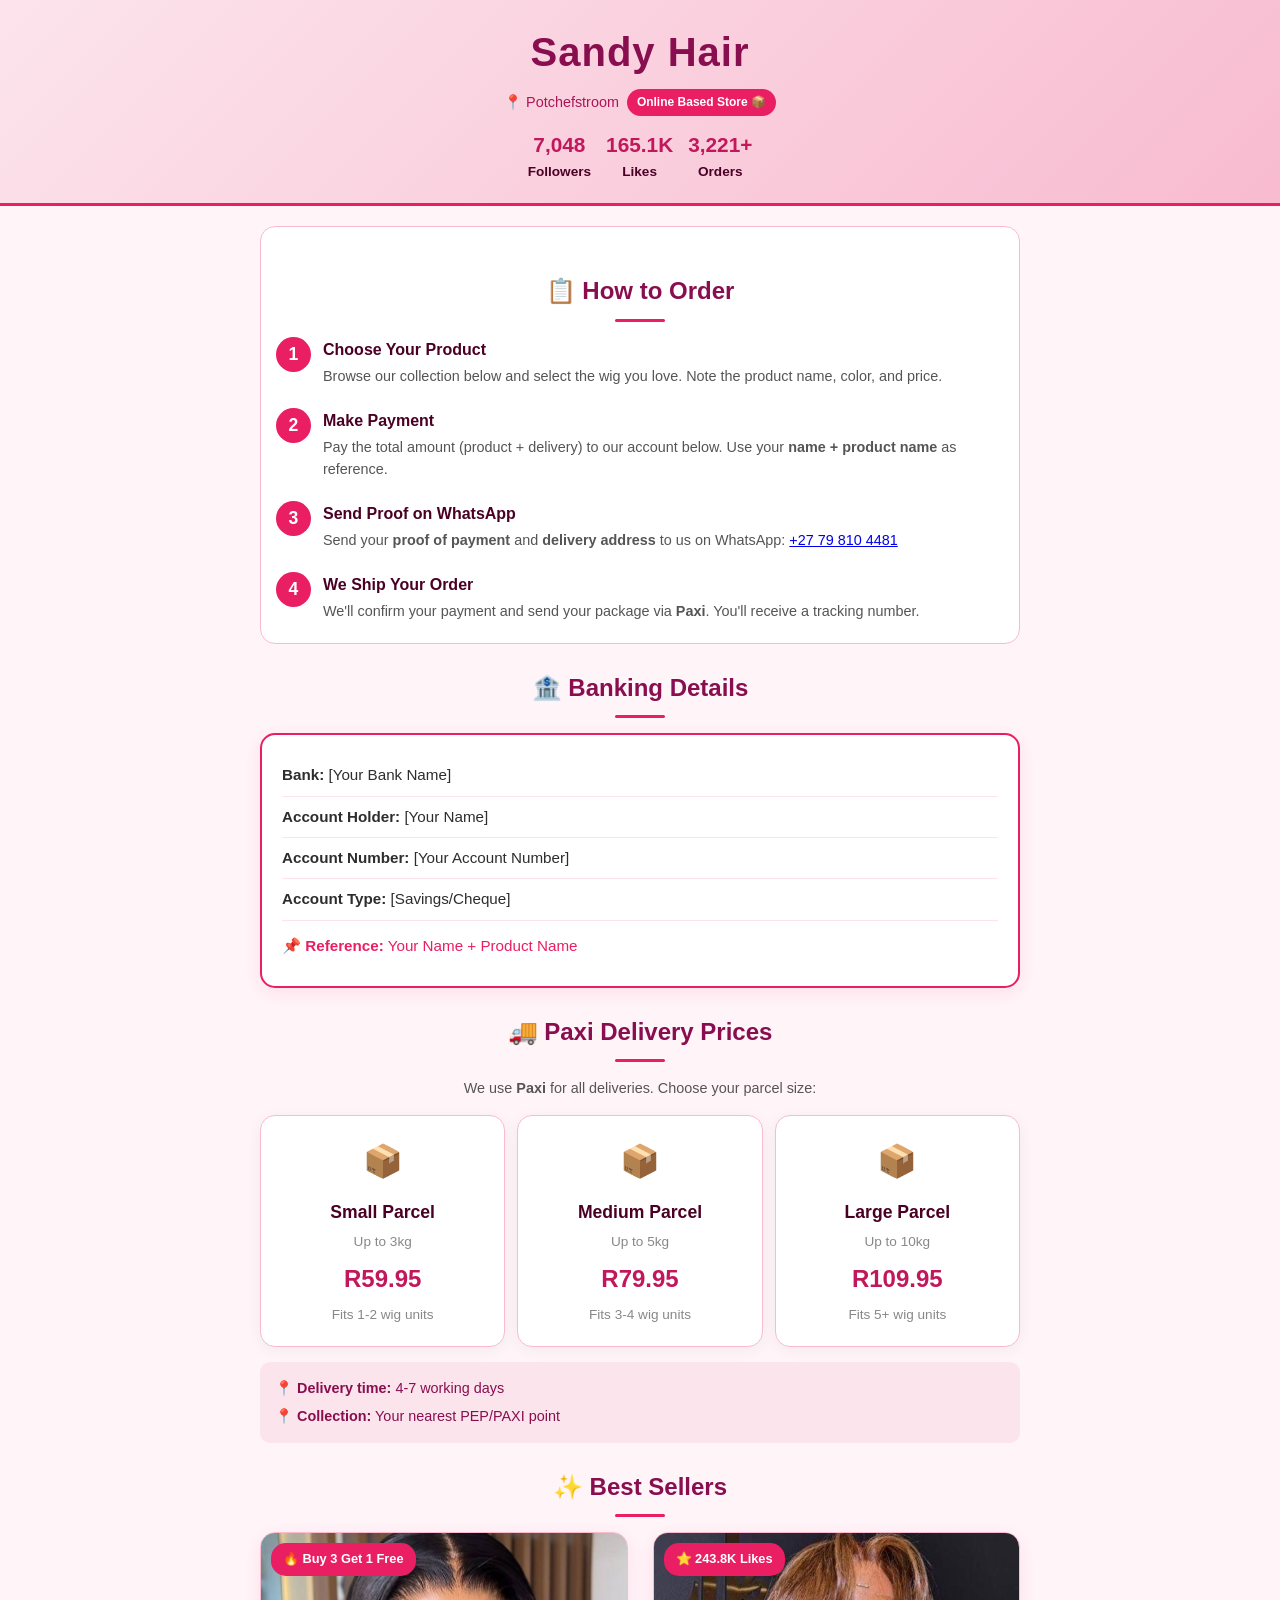
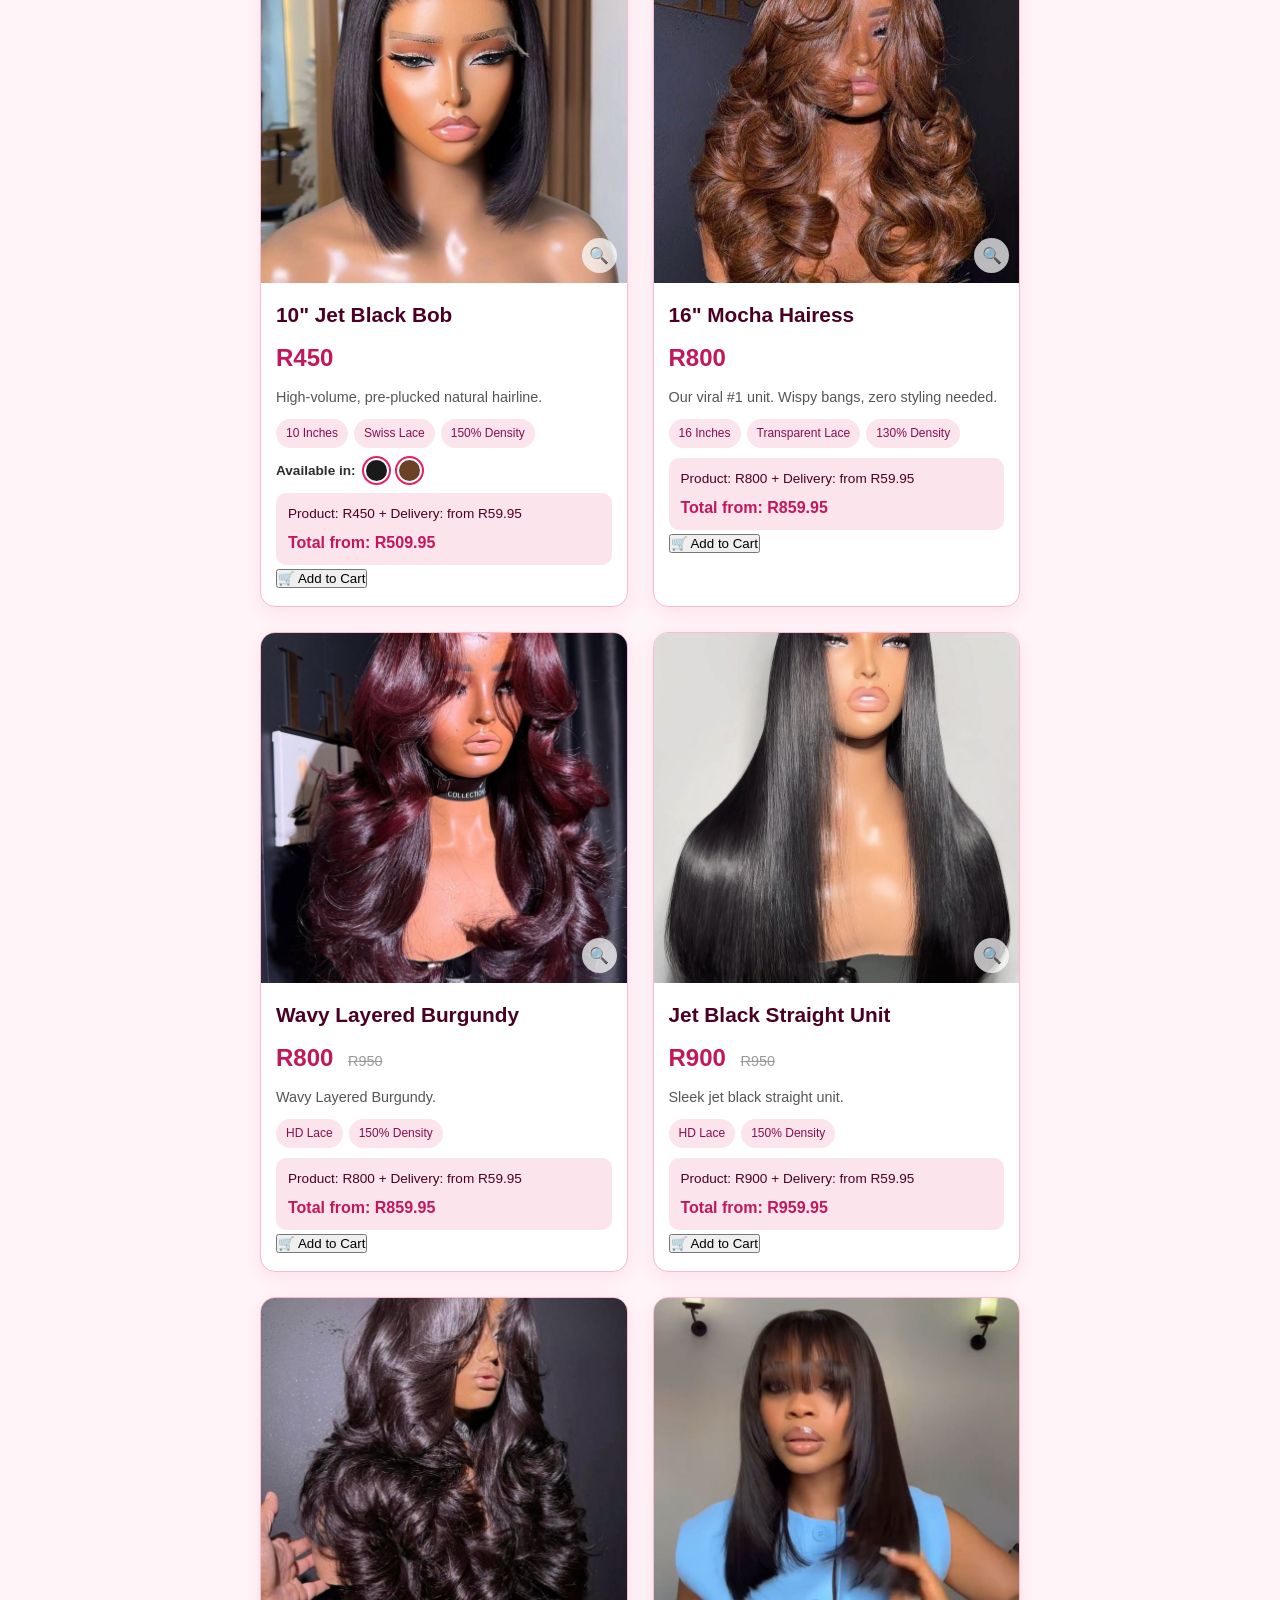
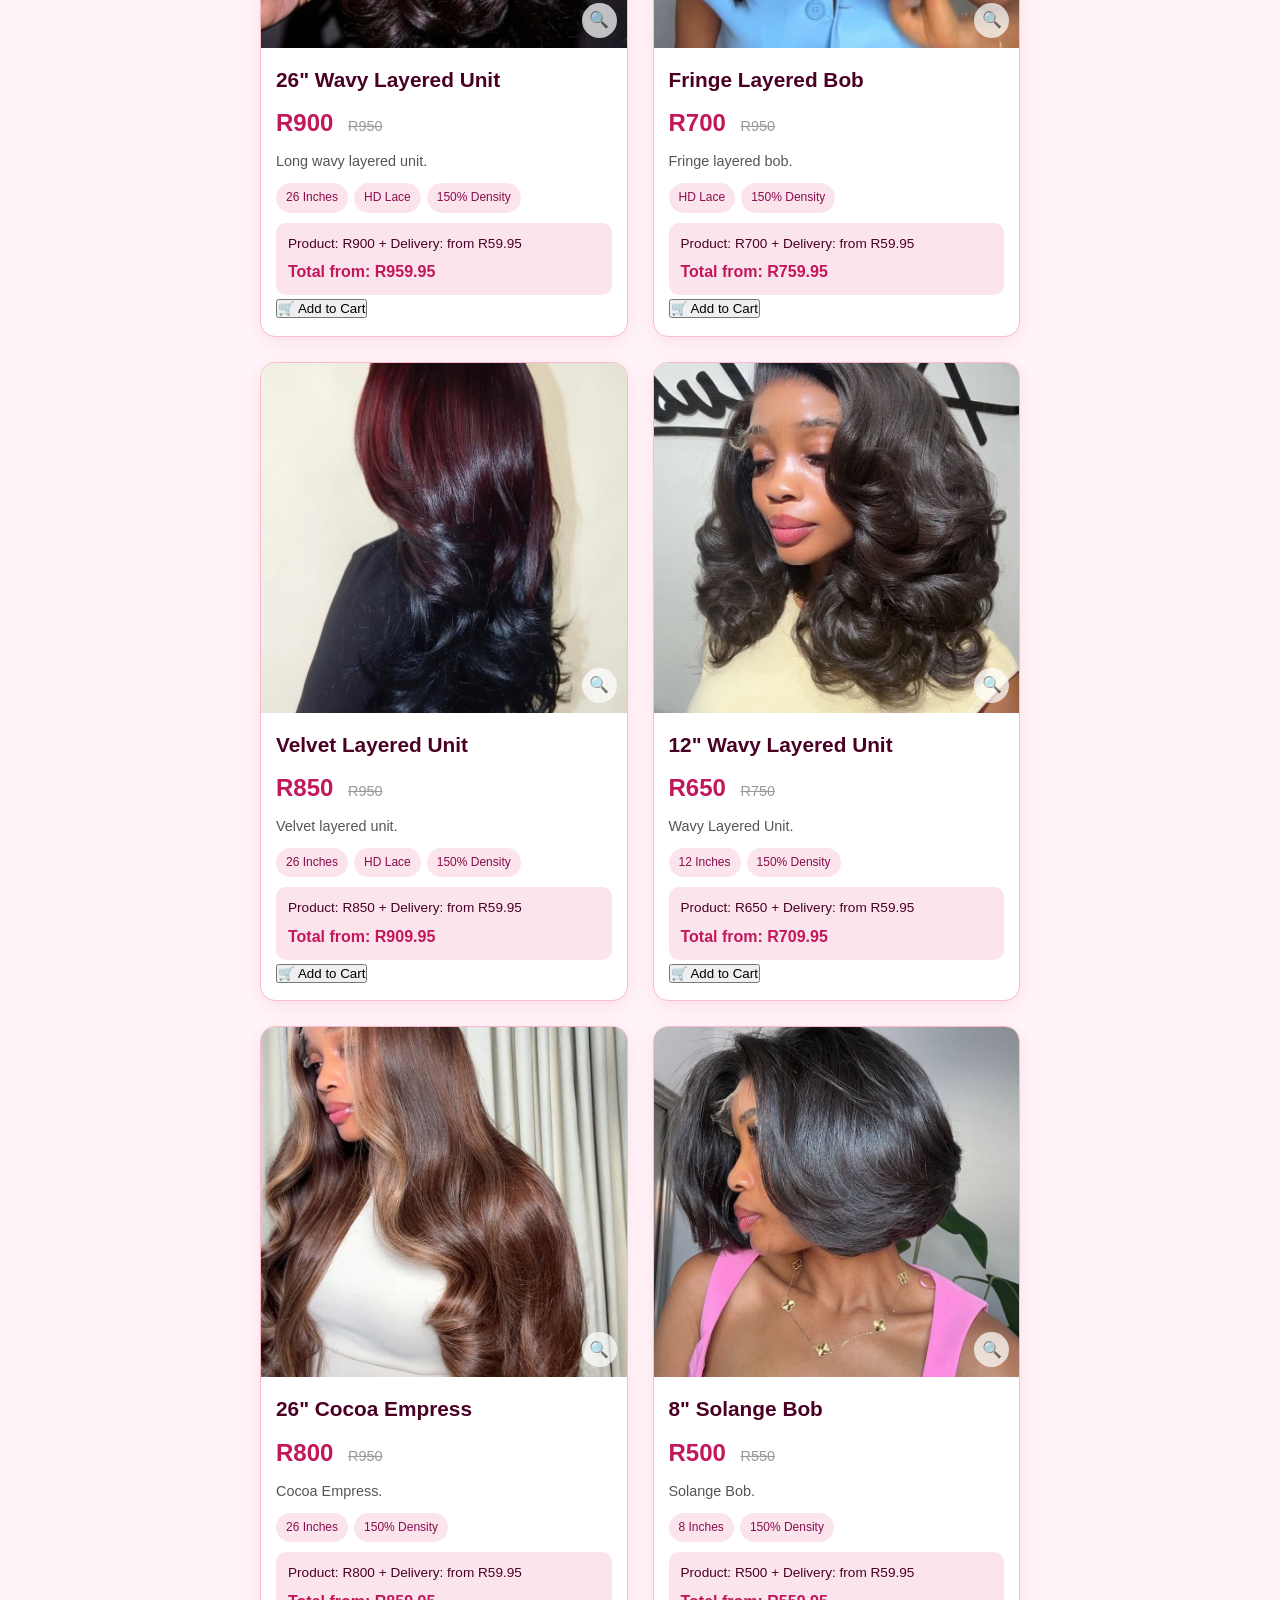
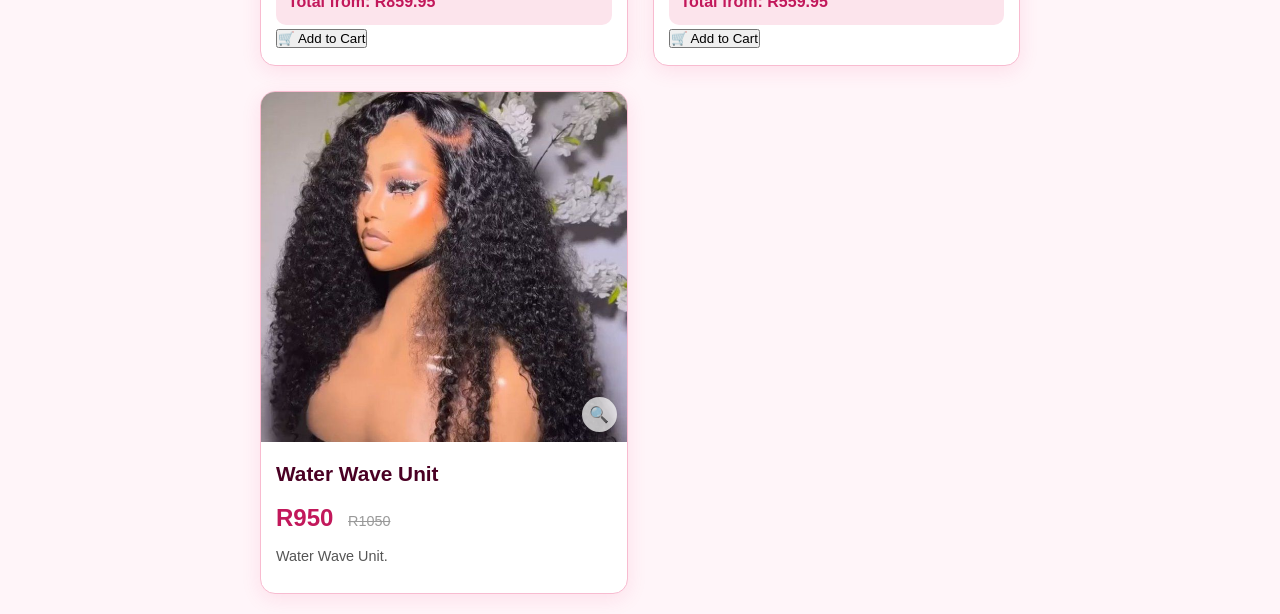
==== index.html @ 133562b5 "Create index.html" ====
<!DOCTYPE html>
<html lang="en">
<head>
    <meta charset="UTF-8">
    <meta name="viewport" content="width=device-width, initial-scale=1.0">
    <title>Sandy Hair | Premium Wigs - Potchefstroom</title>
    <link rel="stylesheet" href="styles.css">
</head>
<body>

    <!-- Header -->
    <header class="header">
        <h1>Sandy Hair</h1>
        <div class="subtitle">
            <span>📍 Potchefstroom</span>
            <span class="badge">Online Based Store 📦</span>
        </div>
        <div class="stats-bar">
            <div class="stat"><span>7,048</span> Followers</div>
            <div class="stat"><span>165.1K</span> Likes</div>
            <div class="stat"><span>3,221+</span> Orders</div>
        </div>
    </header>

    <!-- Main Content -->
    <main class="container">

        <!-- How to Order Section -->
        <section class="how-to-order" id="how-to-order">
            <h2 class="section-title">📋 How to Order</h2>
            <div class="steps">
                <div class="step">
                    <span class="step-number">1</span>
                    <div class="step-content">
                        <h3>Choose Your Product</h3>
                        <p>Browse our collection below and select the wig you love. Note the product name, color, and price.</p>
                    </div>
                </div>
                <div class="step">
                    <span class="step-number">2</span>
                    <div class="step-content">
                        <h3>Make Payment</h3>
                        <p>Pay the total amount (product + delivery) to our account below. Use your <strong>name + product name</strong> as reference.</p>
                    </div>
                </div>
                <div class="step">
                    <span class="step-number">3</span>
                    <div class="step-content">
                        <h3>Send Proof on WhatsApp</h3>
                        <p>Send your <strong>proof of payment</strong> and <strong>delivery address</strong> to us on WhatsApp: <a href="https://wa.me/27798104481">+27 79 810 4481</a></p>
                    </div>
                </div>
                <div class="step">
                    <span class="step-number">4</span>
                    <div class="step-content">
                        <h3>We Ship Your Order</h3>
                        <p>We'll confirm your payment and send your package via <strong>Paxi</strong>. You'll receive a tracking number.</p>
                    </div>
                </div>
            </div>
        </section>

        <!-- Banking Details Section -->
        <section class="banking-details" id="banking-details">
            <h2 class="section-title">🏦 Banking Details</h2>
            <div class="bank-card">
                <div class="bank-info">
                    <p><strong>Bank:</strong> <span id="bankName">[Your Bank Name]</span></p>
                    <p><strong>Account Holder:</strong> <span id="accountHolder">[Your Name]</span></p>
                    <p><strong>Account Number:</strong> <span id="accountNumber">[Your Account Number]</span></p>
                    <p><strong>Account Type:</strong> <span id="accountType">[Savings/Cheque]</span></p>
                    <p class="reference-note">📌 <strong>Reference:</strong> Your Name + Product Name</p>
                </div>
            </div>
        </section>

        <!-- Paxi Delivery Prices -->
        <section class="delivery-prices" id="delivery-prices">
            <h2 class="section-title">🚚 Paxi Delivery Prices</h2>
            <p class="delivery-intro">We use <strong>Paxi</strong> for all deliveries. Choose your parcel size:</p>
            <div class="paxi-grid">
                <div class="paxi-card">
                    <div class="paxi-icon">📦</div>
                    <h3>Small Parcel</h3>
                    <p class="paxi-size">Up to 3kg</p>
                    <p class="paxi-price">R59.95</p>
                    <p class="paxi-desc">Fits 1-2 wig units</p>
                </div>
                <div class="paxi-card">
                    <div class="paxi-icon">📦</div>
                    <h3>Medium Parcel</h3>
                    <p class="paxi-size">Up to 5kg</p>
                    <p class="paxi-price">R79.95</p>
                    <p class="paxi-desc">Fits 3-4 wig units</p>
                </div>
                <div class="paxi-card">
                    <div class="paxi-icon">📦</div>
                    <h3>Large Parcel</h3>
                    <p class="paxi-size">Up to 10kg</p>
                    <p class="paxi-price">R109.95</p>
                    <p class="paxi-desc">Fits 5+ wig units</p>
                </div>
            </div>
            <div class="delivery-note">
                <p>📍 <strong>Delivery time:</strong> 4-7 working days</p>
                <p>📍 <strong>Collection:</strong> Your nearest PEP/PAXI point</p>
            </div>
        </section>

        <!-- Best Sellers Section -->
        <section id="products">
            <h2 class="section-title">✨ Best Sellers</h2>
            <div class="product-grid">

                <!-- Product 1: 10 inch Jet Black Bob -->
                <article class="product-card">
                    <div class="product-img" onclick="SandyHair.openZoom('images/jet_black_bob.jpg')">
                        <span class="promo-tag">🔥 Buy 3 Get 1 Free</span>
                        <img src="images/jet_black_bob.jpg" alt="10 inch Jet Black Bob wig" loading="lazy" onerror="this.src='images/fallback.jpg'">
                    </div>
                    <div class="product-details">
                        <h3>10" Jet Black Bob</h3>
                        <div class="price">R450</div>
                        <p class="product-description">High-volume, pre-plucked natural hairline.</p>
                        <div class="specs">
                            <span class="spec">10 Inches</span>
                            <span class="spec">Swiss Lace</span>
                            <span class="spec">150% Density</span>
                        </div>
                        <div class="color-options">
                            <span class="color-label">Available in:</span>
                            <div class="color-circle black" title="Natural Black"></div>
                            <div class="color-circle brown" title="Brown"></div>
                        </div>
                        <div class="product-total">
                            <p>Product: R450 + Delivery: from R59.95</p>
                            <p class="total-price">Total from: R509.95</p>
                        </div>
                        <button class="add-to-cart-btn" onclick="SandyHair.addToCart('jet_black_bob', '10&quot; Jet Black Bob', 450)">
                            🛒 Add to Cart
                        </button>
                    </div>
                </article>

                <!-- Product 2: 16" Mocha Hairess -->
                <article class="product-card">
                    <div class="product-img" onclick="SandyHair.openZoom('images/mocha_hairess.jpg')">
                        <span class="promo-tag">⭐ 243.8K Likes</span>
                        <img src="images/mocha_hairess.jpg" alt="16 inch Mocha Hairess wig" loading="lazy" onerror="this.src='images/fallback.jpg'">
                    </div>
                    <div class="product-details">
                        <h3>16" Mocha Hairess</h3>
                        <div class="price">R800</div>
                        <p class="product-description">Our viral #1 unit. Wispy bangs, zero styling needed.</p>
                        <div class="specs">
                            <span class="spec">16 Inches</span>
                            <span class="spec">Transparent Lace</span>
                            <span class="spec">130% Density</span>
                        </div>
                        <div class="product-total">
                            <p>Product: R800 + Delivery: from R59.95</p>
                            <p class="total-price">Total from: R859.95</p>
                        </div>
                        <button class="add-to-cart-btn" onclick="SandyHair.addToCart('mocha_hairess', '16&quot; Mocha Hairess', 800)">
                            🛒 Add to Cart
                        </button>
                    </div>
                </article>

                <!-- Product 3: Wavy Layered Burgundy -->
                <article class="product-card">
                    <div class="product-img" onclick="SandyHair.openZoom('images/wavy_layered_burgundy.jpg')">
                        <img src="images/wavy_layered_burgundy.jpg" alt="Wavy Layered Burgundy wig" loading="lazy" onerror="this.src='images/fallback.jpg'">
                    </div>
                    <div class="product-details">
                        <h3>Wavy Layered Burgundy</h3>
                        <div class="price">R800 <span class="old-price">R950</span></div>
                        <p class="product-description">Wavy Layered Burgundy.</p>
                        <div class="specs">
                            <span class="spec">HD Lace</span>
                            <span class="spec">150% Density</span>
                        </div>
                        <div class="product-total">
                            <p>Product: R800 + Delivery: from R59.95</p>
                            <p class="total-price">Total from: R859.95</p>
                        </div>
                        <button class="add-to-cart-btn" onclick="SandyHair.addToCart('wavy_layered_burgundy', 'Wavy Layered Burgundy', 800)">
                            🛒 Add to Cart
                        </button>
                    </div>
                </article>

                <!-- Product 4: Jet Black Straight Unit -->
                <article class="product-card">
                    <div class="product-img" onclick="SandyHair.openZoom('images/jet_black.jpg')">
                        <img src="images/jet_black.jpg" alt="Jet Black Straight wig" loading="lazy" onerror="this.src='images/fallback.jpg'">
                    </div>
                    <div class="product-details">
                        <h3>Jet Black Straight Unit</h3>
                        <div class="price">R900 <span class="old-price">R950</span></div>
                        <p class="product-description">Sleek jet black straight unit.</p>
                        <div class="specs">
                            <span class="spec">HD Lace</span>
                            <span class="spec">150% Density</span>
                        </div>
                        <div class="product-total">
                            <p>Product: R900 + Delivery: from R59.95</p>
                            <p class="total-price">Total from: R959.95</p>
                        </div>
                        <button class="add-to-cart-btn" onclick="SandyHair.addToCart('jet_black', 'Jet Black Straight Unit', 900)">
                            🛒 Add to Cart
                        </button>
                    </div>
                </article>

                <!-- Product 5: 26" Wavy Layered -->
                <article class="product-card">
                    <div class="product-img" onclick="SandyHair.openZoom('images/wavy.jpg')">
                        <img src="images/wavy.jpg" alt="26 inch Wavy Layered wig" loading="lazy" onerror="this.src='images/fallback.jpg'">
                    </div>
                    <div class="product-details">
                        <h3>26" Wavy Layered Unit</h3>
                        <div class="price">R900 <span class="old-price">R950</span></div>
                        <p class="product-description">Long wavy layered unit.</p>
                        <div class="specs">
                            <span class="spec">26 Inches</span>
                            <span class="spec">HD Lace</span>
                            <span class="spec">150% Density</span>
                        </div>
                        <div class="product-total">
                            <p>Product: R900 + Delivery: from R59.95</p>
                            <p class="total-price">Total from: R959.95</p>
                        </div>
                        <button class="add-to-cart-btn" onclick="SandyHair.addToCart('wavy', '26&quot; Wavy Layered Unit', 900)">
                            🛒 Add to Cart
                        </button>
                    </div>
                </article>

                <!-- Product 6: Fringe Layered -->
                <article class="product-card">
                    <div class="product-img" onclick="SandyHair.openZoom('images/fringe.jpg')">
                        <img src="images/fringe.jpg" alt="Fringe Layered Bob wig" loading="lazy" onerror="this.src='images/fallback.jpg'">
                    </div>
                    <div class="product-details">
                        <h3>Fringe Layered Bob</h3>
                        <div class="price">R700 <span class="old-price">R950</span></div>
                        <p class="product-description">Fringe layered bob.</p>
                        <div class="specs">
                            <span class="spec">HD Lace</span>
                            <span class="spec">150% Density</span>
                        </div>
                        <div class="product-total">
                            <p>Product: R700 + Delivery: from R59.95</p>
                            <p class="total-price">Total from: R759.95</p>
                        </div>
                        <button class="add-to-cart-btn" onclick="SandyHair.addToCart('fringe', 'Fringe Layered Bob', 700)">
                            🛒 Add to Cart
                        </button>
                    </div>
                </article>

                <!-- Product 7: Velvet Layered -->
                <article class="product-card">
                    <div class="product-img" onclick="SandyHair.openZoom('images/velvet.jpg')">
                        <img src="images/velvet.jpg" alt="Velvet Layered wig" loading="lazy" onerror="this.src='images/fallback.jpg'">
                    </div>
                    <div class="product-details">
                        <h3>Velvet Layered Unit</h3>
                        <div class="price">R850 <span class="old-price">R950</span></div>
                        <p class="product-description">Velvet layered unit.</p>
                        <div class="specs">
                            <span class="spec">26 Inches</span>
                            <span class="spec">HD Lace</span>
                            <span class="spec">150% Density</span>
                        </div>
                        <div class="product-total">
                            <p>Product: R850 + Delivery: from R59.95</p>
                            <p class="total-price">Total from: R909.95</p>
                        </div>
                        <button class="add-to-cart-btn" onclick="SandyHair.addToCart('velvet', 'Velvet Layered Unit', 850)">
                            🛒 Add to Cart
                        </button>
                    </div>
                </article>

                <!-- Product 8: 12" Wavy Layered Unit -->
                <article class="product-card">
                    <div class="product-img" onclick="SandyHair.openZoom('images/wavy_layered_unit.jpg')">
                        <img src="images/wavy_layered_unit.jpg" alt="12 inch Wavy Layered Unit wig" loading="lazy" onerror="this.src='images/fallback.jpg'">
                    </div>
                    <div class="product-details">
                        <h3>12" Wavy Layered Unit</h3>
                        <div class="price">R650 <span class="old-price">R750</span></div>
                        <p class="product-description">Wavy Layered Unit.</p>
                        <div class="specs">
                            <span class="spec">12 Inches</span>
                            <span class="spec">150% Density</span>
                        </div>
                        <div class="product-total">
                            <p>Product: R650 + Delivery: from R59.95</p>
                            <p class="total-price">Total from: R709.95</p>
                        </div>
                        <button class="add-to-cart-btn" onclick="SandyHair.addToCart('wavy_layered_unit', '12&quot; Wavy Layered Unit', 650)">
                            🛒 Add to Cart
                        </button>
                    </div>
                </article>

                <!-- Product 9: 26" Cocoa Empress -->
                <article class="product-card">
                    <div class="product-img" onclick="SandyHair.openZoom('images/cocoa_empress.jpg')">
                        <img src="images/cocoa_empress.jpg" alt="26 inch Cocoa Empress wig" loading="lazy" onerror="this.src='images/fallback.jpg'">
                    </div>
                    <div class="product-details">
                        <h3>26" Cocoa Empress</h3>
                        <div class="price">R800 <span class="old-price">R950</span></div>
                        <p class="product-description">Cocoa Empress.</p>
                        <div class="specs">
                            <span class="spec">26 Inches</span>
                            <span class="spec">150% Density</span>
                        </div>
                        <div class="product-total">
                            <p>Product: R800 + Delivery: from R59.95</p>
                            <p class="total-price">Total from: R859.95</p>
                        </div>
                        <button class="add-to-cart-btn" onclick="SandyHair.addToCart('cocoa_empress', '26&quot; Cocoa Empress', 800)">
                            🛒 Add to Cart
                        </button>
                    </div>
                </article>

                <!-- Product 10: 8" Solange Bob -->
                <article class="product-card">
                    <div class="product-img" onclick="SandyHair.openZoom('images/solange_bob.jpg')">
                        <img src="images/solange_bob.jpg" alt="8 inch Solange Bob wig" loading="lazy" onerror="this.src='images/fallback.jpg'">
                    </div>
                    <div class="product-details">
                        <h3>8" Solange Bob</h3>
                        <div class="price">R500 <span class="old-price">R550</span></div>
                        <p class="product-description">Solange Bob.</p>
                        <div class="specs">
                            <span class="spec">8 Inches</span>
                            <span class="spec">150% Density</span>
                        </div>
                        <div class="product-total">
                            <p>Product: R500 + Delivery: from R59.95</p>
                            <p class="total-price">Total from: R559.95</p>
                        </div>
                        <button class="add-to-cart-btn" onclick="SandyHair.addToCart('solange_bob', '8&quot; Solange Bob', 500)">
                            🛒 Add to Cart
                        </button>
                    </div>
                </article>

                <!-- Product 11: Water Wave Unit -->
                <article class="product-card">
                    <div class="product-img" onclick="SandyHair.openZoom('images/water_wave.jpg')">
                        <img src="images/water_wave.jpg" alt="Water Wave wig" loading="lazy" onerror="this.src='images/fallback.jpg'">
                    </div>
                    <div class="product-details">
                        <h3>Water Wave Unit</h3>
                        <div class="price">R950 <span class="old-price">R1050</span></div>
                        <p class="product-description">Water Wave Unit.</p>
---- styles.css ----
/* ===== CSS Reset & Base Styles (Mobile First) ===== */
* {
    margin: 0;
    padding: 0;
    box-sizing: border-box;
}

body {
    font-family: 'Segoe UI', Tahoma, Geneva, Verdana, sans-serif;
    background: #fff5f9;
    color: #2d2d2d;
    line-height: 1.6;
    font-size: 16px;
}

img {
    max-width: 100%;
    height: auto;
}

/* ===== Header ===== */
.header {
    background: linear-gradient(135deg, #fce4ec, #f8bbd0);
    padding: 20px 15px;
    text-align: center;
    border-bottom: 3px solid #e91e63;
}

.header h1 {
    font-size: 2rem;
    color: #880e4f;
    letter-spacing: 1px;
}

.subtitle {
    font-size: 0.9rem;
    color: #ad1457;
    font-weight: 500;
    display: flex;
    align-items: center;
    justify-content: center;
    gap: 8px;
    flex-wrap: wrap;
    margin-top: 5px;
}

.badge {
    background: #e91e63;
    color: white;
    padding: 4px 10px;
    border-radius: 20px;
    font-size: 0.75rem;
    font-weight: bold;
}

.stats-bar {
    display: flex;
    justify-content: center;
    gap: 15px;
    margin-top: 12px;
    flex-wrap: wrap;
}

.stat {
    text-align: center;
    font-weight: 600;
    color: #4a0024;
    font-size: 0.85rem;
}

.stat span {
    display: block;
    font-size: 1.3rem;
    color: #c2185b;
}

/* ===== Main Container ===== */
.container {
    max-width: 500px;
    margin: 0 auto;
    padding: 15px;
}

/* ===== Section Title ===== */
.section-title {
    text-align: center;
    margin: 25px 0 15px;
    color: #880e4f;
    font-size: 1.5rem;
    position: relative;
}

.section-title::after {
    content: '';
    display: block;
    width: 50px;
    height: 3px;
    background: #e91e63;
    margin: 8px auto;
    border-radius: 5px;
}

/* ===== How to Order Steps ===== */
.how-to-order {
    background: white;
    border-radius: 15px;
    padding: 20px 15px;
    margin-bottom: 20px;
    border: 1px solid #f8bbd0;
}

.steps {
    display: flex;
    flex-direction: column;
    gap: 20px;
}

.step {
    display: flex;
    gap: 12px;
    align-items: flex-start;
}

.step-number {
    background: #e91e63;
    color: white;
    width: 35px;
    height: 35px;
    border-radius: 50%;
    display: flex;
    align-items: center;
    justify-content: center;
    font-weight: bold;
    font-size: 1.1rem;
    flex-shrink: 0;
}

.step-content h3 {
    font-size: 1rem;
    color: #4a0024;
    margin-bottom: 4px;
}

.step-content p {
    font-size: 0.9rem;
    color: #555;
    line-height: 1.5;
}

/* ===== Banking Details ===== */
.banking-details {
    margin-bottom: 20px;
}

.bank-card {
    background: white;
    border-radius: 15px;
    padding: 20px;
    border: 2px solid #e91e63;
    box-shadow: 0 5px 20px rgba(233, 30, 99, 0.1);
}

.bank-info p {
    padding: 8px 0;
    border-bottom: 1px solid #fce4ec;
    font-size: 0.95rem;
}

.bank-info p:last-child {
    border-bottom: none;
}

.reference-note {
    color: #e91e63;
    font-size: 0.9rem;
    margin-top: 5px;
}

/* ===== Delivery Prices ===== */
.delivery-prices {
    margin-bottom: 20px;
}

.delivery-intro {
    text-align: center;
    color: #555;
    margin-bottom: 15px;
    font-size: 0.9rem;
}

.paxi-grid {
    display: grid;
    grid-template-columns: 1fr;
    gap: 12px;
}

.paxi-card {
    background: white;
    border-radius: 15px;
    padding: 20px;
    text-align: center;
    border: 1px solid #f8bbd0;
    box-shadow: 0 3px 15px rgba(0, 0, 0, 0.05);
}

.paxi-icon {
    font-size: 2rem;
    margin-bottom: 10px;
}

.paxi-card h3 {
    font-size: 1.1rem;
    color: #4a0024;
    margin-bottom: 5px;
}

.paxi-size {
    font-size: 0.85rem;
    color: #888;
    margin-bottom: 8px;
}

.paxi-price {
    font-size: 1.5rem;
    font-weight: bold;
    color: #c2185b;
    margin-bottom: 5px;
}

.paxi-desc {
    font-size: 0.85rem;
    color: #888;
}

.delivery-note {
    background: #fce4ec;
    border-radius: 10px;
    padding: 15px;
    margin-top: 15px;
    font-size: 0.9rem;
    color: #880e4f;
}

.delivery-note p {
    margin-bottom: 5px;
}

.delivery-note p:last-child {
    margin-bottom: 0;
}

/* ===== Product Grid ===== */
.product-grid {
    display: flex;
    flex-direction: column;
    gap: 20px;
}

/* ===== Product Card ===== */
.product-card {
    background: white;
    border-radius: 15px;
    box-shadow: 0 5px 20px rgba(233, 30, 99, 0.1);
    overflow: hidden;
    border: 1px solid #f8bbd0;
}

/* ===== Product Image ===== */
.product-img {
    position: relative;
    width: 100%;
    height: 300px;
    overflow: hidden;
    cursor: pointer;
    background: #fce4ec;
}

.product-img img {
    width: 100%;
    height: 100%;
    object-fit: cover;
}

/* Magnifying glass icon */
.product-img::after {
    content: '🔍';
    position: absolute;
    bottom: 10px;
    right: 10px;
    background: rgba(255, 255, 255, 0.9);
    width: 35px;
    height: 35px;
    border-radius: 50%;
    display: flex;
    align-items: center;
    justify-content: center;
    font-size: 1rem;
    opacity: 0.8;
}

/* ===== Promo Tag ===== */
.promo-tag {
    position: absolute;
    top: 10px;
    left: 10px;
    background: #e91e63;
    color: white;
    padding: 6px 12px;
    border-radius: 15px;
    font-size: 0.8rem;
    font-weight: bold;
    z-index: 2;
}

/* ===== Product Details ===== */
.product-details {
    padding: 15px;
}

.product-details h3 {
    font-size: 1.3rem;
    color: #4a0024;
    margin-bottom: 5px;
}

.product-description {
    color: #555;
    font-size: 0.9rem;
    margin-bottom: 10px;
}

.price {
    font-size: 1.5rem;
    font-weight: bold;
    color: #c2185b;
    margin: 8px 0;
}

.old-price {
    text-decoration: line-through;
    color: #999;
    font-size: 0.9rem;
    margin-left: 8px;
    font-weight: normal;
}

/* ===== Specs ===== */
.specs {
    display: flex;
    flex-wrap: wrap;
    gap: 6px;
    margin: 10px 0;
}

.spec {
    background: #fce4ec;
    padding: 5px 10px;
    border-radius: 15px;
    font-size: 0.75rem;
    color: #880e4f;
    font-weight: 500;
}

/* ===== Color Options ===== */
.color-options {
    display: flex;
    gap: 8px;
    margin: 10px 0;
    align-items: center;
}

.color-label {
    font-weight: 600;
    font-size: 0.85rem;
}

.color-circle {
    width: 25px;
    height: 25px;
    border-radius: 50%;
    border: 2px solid white;
    box-shadow: 0 0 0 2px #e91e63;
}

.color-circle.black {
    background: #1a1a1a;
}

.color-circle.brown {
    background: #6b4226;
}

/* ===== Product Total ===== */
.product-total {
    background: #fce4ec;
    padding: 10px 12px;
    border-radius: 10px;
    margin-top: 10px;
    font-size: 0.85rem;
    color: #4a0024;
}

.total-price {
    font-weight: bold;
    font-size: 1rem;
    color: #c2185b;
    margin-top: 5px;
}

/* ===== About Section ===== */
.about {
    background: white;
    border-radius: 15px;
    padding: 25px 15px;
    margin-top: 25px;
    text-align: center;
    border: 1px solid #f8bbd0;
}

.about h2 {
    color: #880e4f;
    margin-bottom: 15px;
    font-size: 1.3rem;
}

.about p {
    color: #555;
    margin-bottom: 12px;
    font-size: 0.9rem;
    line-height: 1.6;
}

.trust-icons {
    display: grid;
    grid-template-columns: 1fr 1fr;
    gap: 15px;
    margin-top: 20px;
}

.trust-item {
    text-align: center;
    font-size: 0.85rem;
    color: #4a0024;
}

.trust-icon {
    display: block;
    font-size: 1.3rem;
    margin-bottom: 5px;
}

/* ===== Footer ===== */
.site-footer {
    background: #4a0024;
    color: white;
    padding: 30px 15px 20px;
    margin-top: 30px;
}

.footer-content {
    max-width: 500px;
    margin: 0 auto;
    display: grid;
    grid-template-columns: 1fr;
    gap: 20px;
}

.footer-section h3 {
    font-size: 1.1rem;
    margin-bottom: 10px;
    color: #f8bbd0;
}

.footer-section p {
    font-size: 0.85rem;
    margin-bottom: 5px;
    color: #fce4ec;
}

.footer-section ul {
    list-style: none;
}

.footer-section ul li {
    margin-bottom: 5px;
}

.footer-section ul li a {
    color: #fce4ec;
    text-decoration: none;
    font-size: 0.85rem;
}

.footer-section ul li a:hover {
    color: #f8bbd0;
    text-decoration: underline;
}

.footer-section a {
    color: #f8bbd0;
    text-decoration: none;
}

.footer-bottom {
    text-align: center;
    margin-top: 20px;
    padding-top: 15px;
    border-top: 1px solid rgba(255, 255, 255, 0.2);
    font-size: 0.8rem;
    color: #f8bbd0;
}

/* ===== Zoom Modal ===== */
.zoom-modal {
    display: none;
    position: fixed;
    top: 0;
    left: 0;
    width: 100%;
    height: 100%;
    background: rgba(0, 0, 0, 0.9);
    z-index: 2000;
    justify-content: center;
    align-items: center;
    cursor: pointer;
}

.zoom-modal.active {
    display: flex;
}

.zoom-modal img {
    max-width: 95%;
    max-height: 85vh;
    object-fit: contain;
    border-radius: 10px;
}

.close-btn {
    position: absolute;
    top: 15px;
    right: 20px;
    color: white;
    font-size: 35px;
    font-weight: bold;
    cursor: pointer;
    z-index: 2001;
}

/* ===== Tablet & Desktop Styles ===== */
@media (min-width: 768px) {
    .container {
        max-width: 700px;
        padding: 20px;
    }

    .header h1 {
        font-size: 2.5rem;
    }

    .paxi-grid {
        grid-template-columns: repeat(3, 1fr);
    }

    .footer-content {
        grid-template-columns: repeat(2, 1fr);
    }

    .product-img {
        height: 350px;
    }
}

@media (min-width: 1024px) {
    .container {
        max-width: 800px;
    }

    .product-grid {
        display: grid;
        grid-template-columns: repeat(2, 1fr);
        gap: 25px;
    }

    .footer-content {
        grid-template-columns: repeat(4, 1fr);
        max-width: 800px;
    }

    .trust-icons {
        grid-template-columns: repeat(4, 1fr);
    }
}
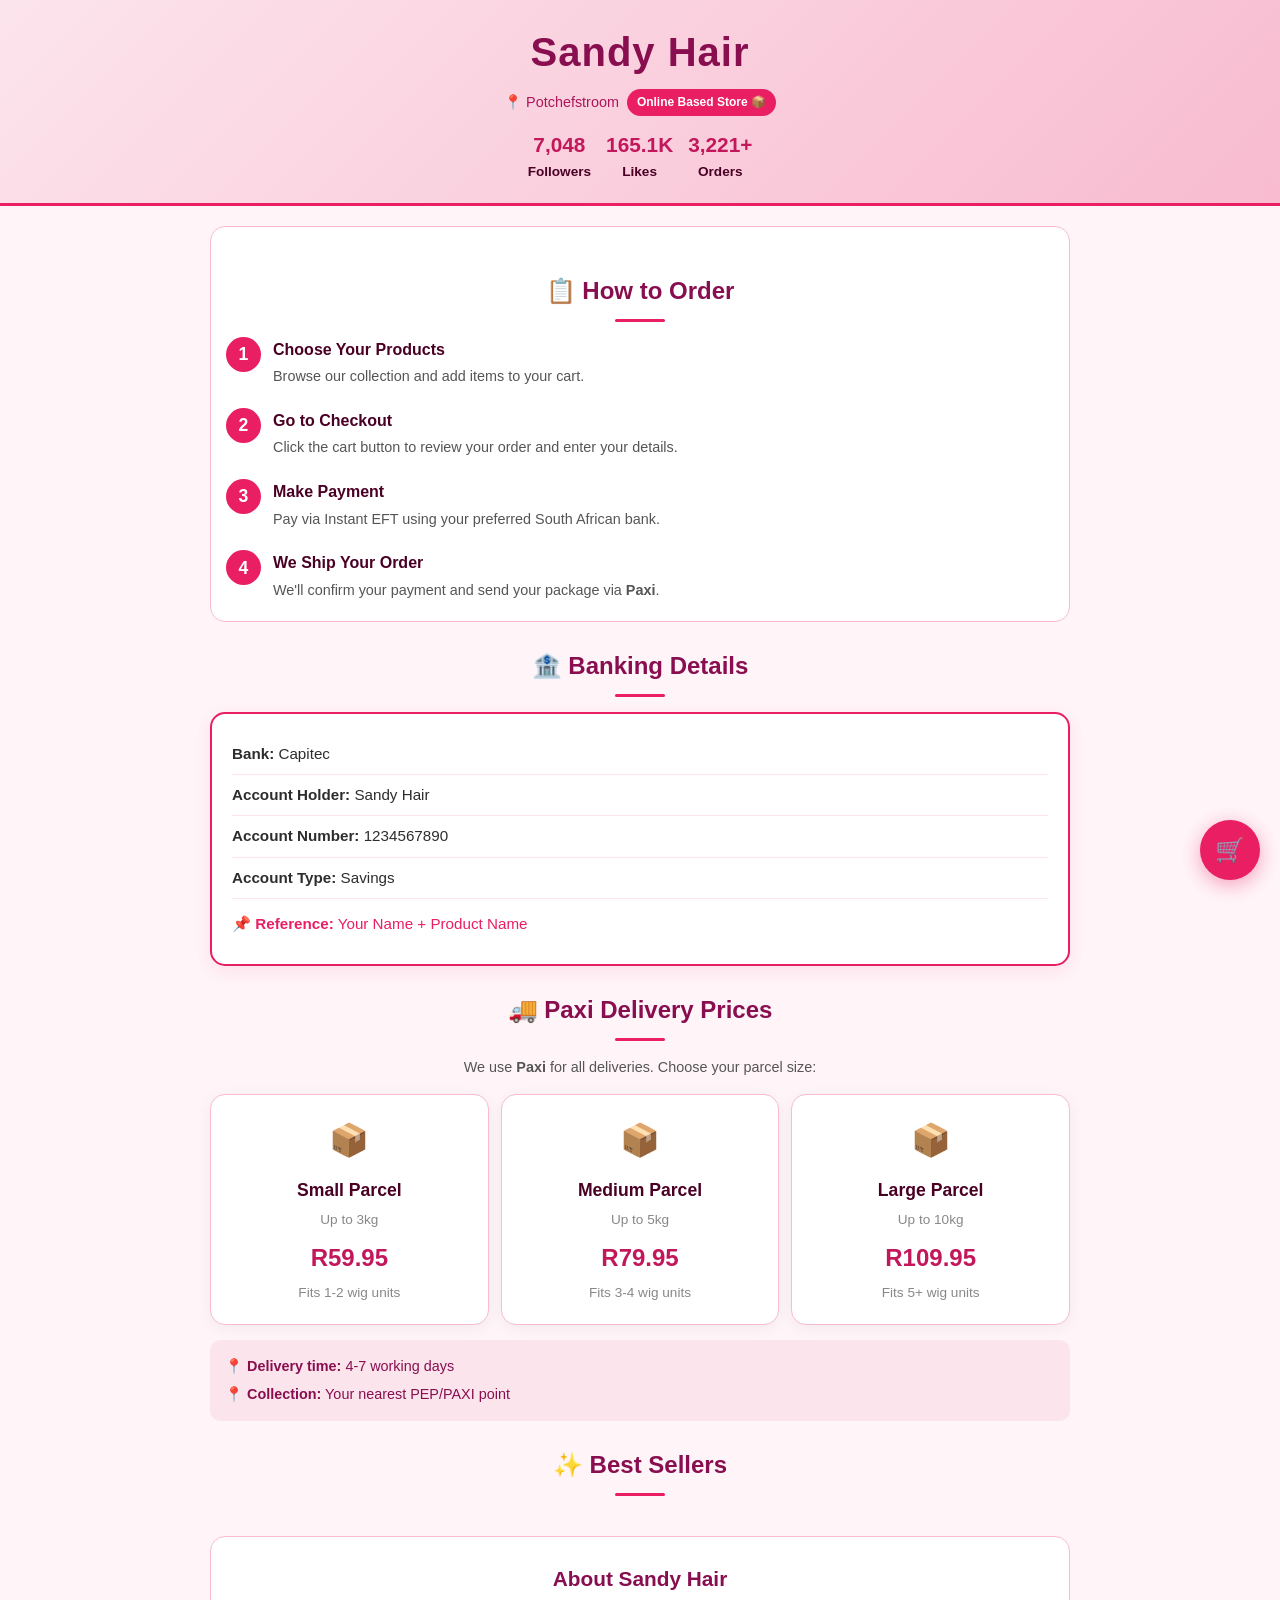
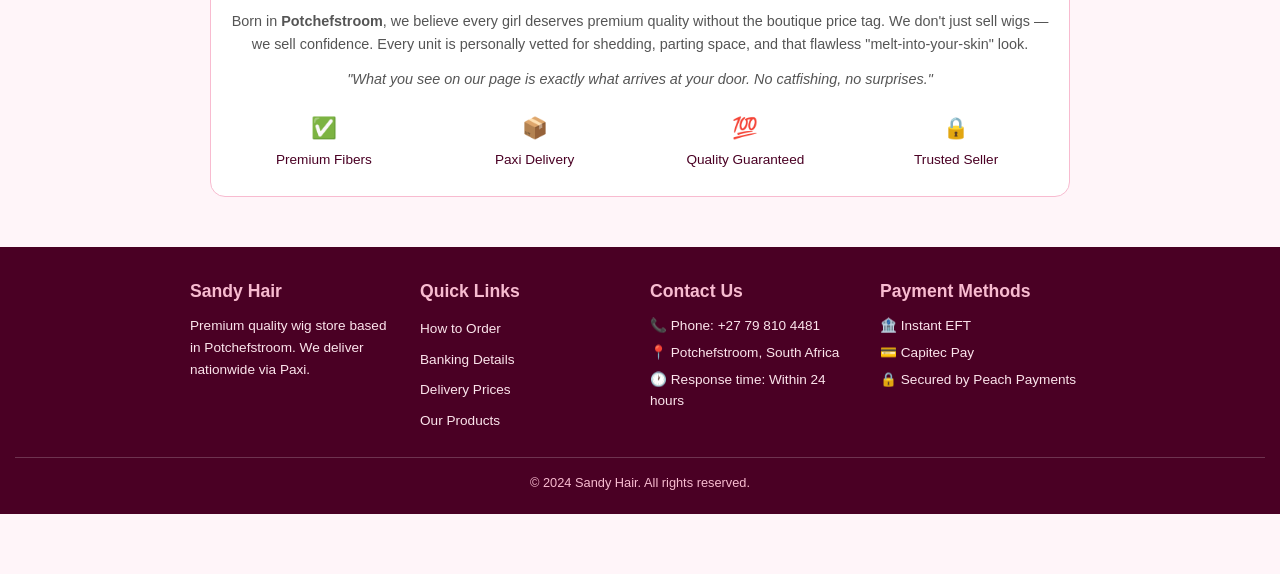
==== commit 99891f31: "Add initial HTML structure for Sandy Hair website" ====
--- a/index.html
+++ b/index.html
@@ -32,29 +32,29 @@
                 <div class="step">
                     <span class="step-number">1</span>
                     <div class="step-content">
-                        <h3>Choose Your Product</h3>
-                        <p>Browse our collection below and select the wig you love. Note the product name, color, and price.</p>
+                        <h3>Choose Your Products</h3>
+                        <p>Browse our collection and add items to your cart.</p>
                     </div>
                 </div>
                 <div class="step">
                     <span class="step-number">2</span>
                     <div class="step-content">
-                        <h3>Make Payment</h3>
-                        <p>Pay the total amount (product + delivery) to our account below. Use your <strong>name + product name</strong> as reference.</p>
+                        <h3>Go to Checkout</h3>
+                        <p>Click the cart button to review your order and enter your details.</p>
                     </div>
                 </div>
                 <div class="step">
                     <span class="step-number">3</span>
                     <div class="step-content">
-                        <h3>Send Proof on WhatsApp</h3>
-                        <p>Send your <strong>proof of payment</strong> and <strong>delivery address</strong> to us on WhatsApp: <a href="https://wa.me/27798104481">+27 79 810 4481</a></p>
+                        <h3>Make Payment</h3>
+                        <p>Pay via Instant EFT using your preferred South African bank.</p>
                     </div>
                 </div>
                 <div class="step">
                     <span class="step-number">4</span>
                     <div class="step-content">
                         <h3>We Ship Your Order</h3>
-                        <p>We'll confirm your payment and send your package via <strong>Paxi</strong>. You'll receive a tracking number.</p>
+                        <p>We'll confirm your payment and send your package via <strong>Paxi</strong>.</p>
                     </div>
                 </div>
             </div>
@@ -65,10 +65,10 @@
             <h2 class="section-title">🏦 Banking Details</h2>
             <div class="bank-card">
                 <div class="bank-info">
-                    <p><strong>Bank:</strong> <span id="bankName">[Your Bank Name]</span></p>
-                    <p><strong>Account Holder:</strong> <span id="accountHolder">[Your Name]</span></p>
-                    <p><strong>Account Number:</strong> <span id="accountNumber">[Your Account Number]</span></p>
-                    <p><strong>Account Type:</strong> <span id="accountType">[Savings/Cheque]</span></p>
+                    <p><strong>Bank:</strong> <span id="bankName">Capitec</span></p>
+                    <p><strong>Account Holder:</strong> <span id="accountHolder">Sandy Hair</span></p>
+                    <p><strong>Account Number:</strong> <span id="accountNumber">1234567890</span></p>
+                    <p><strong>Account Type:</strong> <span id="accountType">Savings</span></p>
                     <p class="reference-note">📌 <strong>Reference:</strong> Your Name + Product Name</p>
                 </div>
             </div>
@@ -107,259 +107,85 @@
             </div>
         </section>
 
-        <!-- Best Sellers Section -->
+        <!-- Products Section -->
         <section id="products">
             <h2 class="section-title">✨ Best Sellers</h2>
-            <div class="product-grid">
+            <div class="product-grid" id="productGrid">
+                <!-- Products will be rendered by JavaScript -->
+            </div>
+        </section>
 
-                <!-- Product 1: 10 inch Jet Black Bob -->
-                <article class="product-card">
-                    <div class="product-img" onclick="SandyHair.openZoom('images/jet_black_bob.jpg')">
-                        <span class="promo-tag">🔥 Buy 3 Get 1 Free</span>
-                        <img src="images/jet_black_bob.jpg" alt="10 inch Jet Black Bob wig" loading="lazy" onerror="this.src='images/fallback.jpg'">
-                    </div>
-                    <div class="product-details">
-                        <h3>10" Jet Black Bob</h3>
-                        <div class="price">R450</div>
-                        <p class="product-description">High-volume, pre-plucked natural hairline.</p>
-                        <div class="specs">
-                            <span class="spec">10 Inches</span>
-                            <span class="spec">Swiss Lace</span>
-                            <span class="spec">150% Density</span>
-                        </div>
-                        <div class="color-options">
-                            <span class="color-label">Available in:</span>
-                            <div class="color-circle black" title="Natural Black"></div>
-                            <div class="color-circle brown" title="Brown"></div>
-                        </div>
-                        <div class="product-total">
-                            <p>Product: R450 + Delivery: from R59.95</p>
-                            <p class="total-price">Total from: R509.95</p>
-                        </div>
-                        <button class="add-to-cart-btn" onclick="SandyHair.addToCart('jet_black_bob', '10&quot; Jet Black Bob', 450)">
-                            🛒 Add to Cart
-                        </button>
-                    </div>
-                </article>
+        <!-- About Us Section -->
+        <section class="about">
+            <h2>About Sandy Hair</h2>
+            <p>
+                Born in <strong>Potchefstroom</strong>, we believe every girl deserves premium quality without the boutique price tag.
+                We don't just sell wigs — we sell confidence. Every unit is personally vetted for shedding, parting space, and that flawless
+                "melt-into-your-skin" look.
+            </p>
+            <p>
+                <em>"What you see on our page is exactly what arrives at your door. No catfishing, no surprises."</em>
+            </p>
+            <div class="trust-icons">
+                <div class="trust-item"><span class="trust-icon">✅</span> Premium Fibers</div>
+                <div class="trust-item"><span class="trust-icon">📦</span> Paxi Delivery</div>
+                <div class="trust-item"><span class="trust-icon">💯</span> Quality Guaranteed</div>
+                <div class="trust-item"><span class="trust-icon">🔒</span> Trusted Seller</div>
+            </div>
+        </section>
+    </main>
 
-                <!-- Product 2: 16" Mocha Hairess -->
-                <article class="product-card">
-                    <div class="product-img" onclick="SandyHair.openZoom('images/mocha_hairess.jpg')">
-                        <span class="promo-tag">⭐ 243.8K Likes</span>
-                        <img src="images/mocha_hairess.jpg" alt="16 inch Mocha Hairess wig" loading="lazy" onerror="this.src='images/fallback.jpg'">
-                    </div>
-                    <div class="product-details">
-                        <h3>16" Mocha Hairess</h3>
-                        <div class="price">R800</div>
-                        <p class="product-description">Our viral #1 unit. Wispy bangs, zero styling needed.</p>
-                        <div class="specs">
-                            <span class="spec">16 Inches</span>
-                            <span class="spec">Transparent Lace</span>
-                            <span class="spec">130% Density</span>
-                        </div>
-                        <div class="product-total">
-                            <p>Product: R800 + Delivery: from R59.95</p>
-                            <p class="total-price">Total from: R859.95</p>
-                        </div>
-                        <button class="add-to-cart-btn" onclick="SandyHair.addToCart('mocha_hairess', '16&quot; Mocha Hairess', 800)">
-                            🛒 Add to Cart
-                        </button>
-                    </div>
-                </article>
+    <!-- Floating Cart Button -->
+    <div class="cart-float" id="cartFloat" onclick="window.location.href='checkout.html'">
+        <span class="cart-icon">🛒</span>
+        <span class="cart-count" id="cartCount">0</span>
+    </div>
 
-                <!-- Product 3: Wavy Layered Burgundy -->
-                <article class="product-card">
-                    <div class="product-img" onclick="SandyHair.openZoom('images/wavy_layered_burgundy.jpg')">
-                        <img src="images/wavy_layered_burgundy.jpg" alt="Wavy Layered Burgundy wig" loading="lazy" onerror="this.src='images/fallback.jpg'">
-                    </div>
-                    <div class="product-details">
-                        <h3>Wavy Layered Burgundy</h3>
-                        <div class="price">R800 <span class="old-price">R950</span></div>
-                        <p class="product-description">Wavy Layered Burgundy.</p>
-                        <div class="specs">
-                            <span class="spec">HD Lace</span>
-                            <span class="spec">150% Density</span>
-                        </div>
-                        <div class="product-total">
-                            <p>Product: R800 + Delivery: from R59.95</p>
-                            <p class="total-price">Total from: R859.95</p>
-                        </div>
-                        <button class="add-to-cart-btn" onclick="SandyHair.addToCart('wavy_layered_burgundy', 'Wavy Layered Burgundy', 800)">
-                            🛒 Add to Cart
-                        </button>
-                    </div>
-                </article>
+    <!-- Footer -->
+    <footer class="site-footer">
+        <div class="footer-content">
+            <div class="footer-section">
+                <h3>Sandy Hair</h3>
+                <p>Premium quality wig store based in Potchefstroom. We deliver nationwide via Paxi.</p>
+            </div>
+            <div class="footer-section">
+                <h3>Quick Links</h3>
+                <ul>
+                    <li><a href="#how-to-order">How to Order</a></li>
+                    <li><a href="#banking-details">Banking Details</a></li>
+                    <li><a href="#delivery-prices">Delivery Prices</a></li>
+                    <li><a href="#products">Our Products</a></li>
+                </ul>
+            </div>
+            <div class="footer-section">
+                <h3>Contact Us</h3>
+                <p>📞 Phone: +27 79 810 4481</p>
+                <p>📍 Potchefstroom, South Africa</p>
+                <p>🕐 Response time: Within 24 hours</p>
+            </div>
+            <div class="footer-section">
+                <h3>Payment Methods</h3>
+                <p>🏦 Instant EFT</p>
+                <p>💳 Capitec Pay</p>
+                <p>🔒 Secured by Peach Payments</p>
+            </div>
+        </div>
+        <div class="footer-bottom">
+            <p>&copy; 2024 Sandy Hair. All rights reserved.</p>
+        </div>
+    </footer>
 
-                <!-- Product 4: Jet Black Straight Unit -->
-                <article class="product-card">
-                    <div class="product-img" onclick="SandyHair.openZoom('images/jet_black.jpg')">
-                        <img src="images/jet_black.jpg" alt="Jet Black Straight wig" loading="lazy" onerror="this.src='images/fallback.jpg'">
-                    </div>
-                    <div class="product-details">
-                        <h3>Jet Black Straight Unit</h3>
-                        <div class="price">R900 <span class="old-price">R950</span></div>
-                        <p class="product-description">Sleek jet black straight unit.</p>
-                        <div class="specs">
-                            <span class="spec">HD Lace</span>
-                            <span class="spec">150% Density</span>
-                        </div>
-                        <div class="product-total">
-                            <p>Product: R900 + Delivery: from R59.95</p>
-                            <p class="total-price">Total from: R959.95</p>
-                        </div>
-                        <button class="add-to-cart-btn" onclick="SandyHair.addToCart('jet_black', 'Jet Black Straight Unit', 900)">
-                            🛒 Add to Cart
-                        </button>
-                    </div>
-                </article>
+    <!-- Image Zoom Modal -->
+    <div class="zoom-modal" id="zoomModal" onclick="SandyHair.closeZoom()">
+        <span class="close-btn" onclick="SandyHair.closeZoom()">&times;</span>
+        <img id="zoomedImg" src="" alt="Zoomed product view">
+    </div>
 
-                <!-- Product 5: 26" Wavy Layered -->
-                <article class="product-card">
-                    <div class="product-img" onclick="SandyHair.openZoom('images/wavy.jpg')">
-                        <img src="images/wavy.jpg" alt="26 inch Wavy Layered wig" loading="lazy" onerror="this.src='images/fallback.jpg'">
-                    </div>
-                    <div class="product-details">
-                        <h3>26" Wavy Layered Unit</h3>
-                        <div class="price">R900 <span class="old-price">R950</span></div>
-                        <p class="product-description">Long wavy layered unit.</p>
-                        <div class="specs">
-                            <span class="spec">26 Inches</span>
-                            <span class="spec">HD Lace</span>
-                            <span class="spec">150% Density</span>
-                        </div>
-                        <div class="product-total">
-                            <p>Product: R900 + Delivery: from R59.95</p>
-                            <p class="total-price">Total from: R959.95</p>
-                        </div>
-                        <button class="add-to-cart-btn" onclick="SandyHair.addToCart('wavy', '26&quot; Wavy Layered Unit', 900)">
-                            🛒 Add to Cart
-                        </button>
-                    </div>
-                </article>
+    <!-- Cart Toast -->
+    <div class="toast" id="toast">
+        <span class="toast-message" id="toastMessage"></span>
+    </div>
 
-                <!-- Product 6: Fringe Layered -->
-                <article class="product-card">
-                    <div class="product-img" onclick="SandyHair.openZoom('images/fringe.jpg')">
-                        <img src="images/fringe.jpg" alt="Fringe Layered Bob wig" loading="lazy" onerror="this.src='images/fallback.jpg'">
-                    </div>
-                    <div class="product-details">
-                        <h3>Fringe Layered Bob</h3>
-                        <div class="price">R700 <span class="old-price">R950</span></div>
-                        <p class="product-description">Fringe layered bob.</p>
-                        <div class="specs">
-                            <span class="spec">HD Lace</span>
-                            <span class="spec">150% Density</span>
-                        </div>
-                        <div class="product-total">
-                            <p>Product: R700 + Delivery: from R59.95</p>
-                            <p class="total-price">Total from: R759.95</p>
-                        </div>
-                        <button class="add-to-cart-btn" onclick="SandyHair.addToCart('fringe', 'Fringe Layered Bob', 700)">
-                            🛒 Add to Cart
-                        </button>
-                    </div>
-                </article>
-
-                <!-- Product 7: Velvet Layered -->
-                <article class="product-card">
-                    <div class="product-img" onclick="SandyHair.openZoom('images/velvet.jpg')">
-                        <img src="images/velvet.jpg" alt="Velvet Layered wig" loading="lazy" onerror="this.src='images/fallback.jpg'">
-                    </div>
-                    <div class="product-details">
-                        <h3>Velvet Layered Unit</h3>
-                        <div class="price">R850 <span class="old-price">R950</span></div>
-                        <p class="product-description">Velvet layered unit.</p>
-                        <div class="specs">
-                            <span class="spec">26 Inches</span>
-                            <span class="spec">HD Lace</span>
-                            <span class="spec">150% Density</span>
-                        </div>
-                        <div class="product-total">
-                            <p>Product: R850 + Delivery: from R59.95</p>
-                            <p class="total-price">Total from: R909.95</p>
-                        </div>
-                        <button class="add-to-cart-btn" onclick="SandyHair.addToCart('velvet', 'Velvet Layered Unit', 850)">
-                            🛒 Add to Cart
-                        </button>
-                    </div>
-                </article>
-
-                <!-- Product 8: 12" Wavy Layered Unit -->
-                <article class="product-card">
-                    <div class="product-img" onclick="SandyHair.openZoom('images/wavy_layered_unit.jpg')">
-                        <img src="images/wavy_layered_unit.jpg" alt="12 inch Wavy Layered Unit wig" loading="lazy" onerror="this.src='images/fallback.jpg'">
-                    </div>
-                    <div class="product-details">
-                        <h3>12" Wavy Layered Unit</h3>
-                        <div class="price">R650 <span class="old-price">R750</span></div>
-                        <p class="product-description">Wavy Layered Unit.</p>
-                        <div class="specs">
-                            <span class="spec">12 Inches</span>
-                            <span class="spec">150% Density</span>
-                        </div>
-                        <div class="product-total">
-                            <p>Product: R650 + Delivery: from R59.95</p>
-                            <p class="total-price">Total from: R709.95</p>
-                        </div>
-                        <button class="add-to-cart-btn" onclick="SandyHair.addToCart('wavy_layered_unit', '12&quot; Wavy Layered Unit', 650)">
-                            🛒 Add to Cart
-                        </button>
-                    </div>
-                </article>
-
-                <!-- Product 9: 26" Cocoa Empress -->
-                <article class="product-card">
-                    <div class="product-img" onclick="SandyHair.openZoom('images/cocoa_empress.jpg')">
-                        <img src="images/cocoa_empress.jpg" alt="26 inch Cocoa Empress wig" loading="lazy" onerror="this.src='images/fallback.jpg'">
-                    </div>
-                    <div class="product-details">
-                        <h3>26" Cocoa Empress</h3>
-                        <div class="price">R800 <span class="old-price">R950</span></div>
-                        <p class="product-description">Cocoa Empress.</p>
-                        <div class="specs">
-                            <span class="spec">26 Inches</span>
-                            <span class="spec">150% Density</span>
-                        </div>
-                        <div class="product-total">
-                            <p>Product: R800 + Delivery: from R59.95</p>
-                            <p class="total-price">Total from: R859.95</p>
-                        </div>
-                        <button class="add-to-cart-btn" onclick="SandyHair.addToCart('cocoa_empress', '26&quot; Cocoa Empress', 800)">
-                            🛒 Add to Cart
-                        </button>
-                    </div>
-                </article>
-
-                <!-- Product 10: 8" Solange Bob -->
-                <article class="product-card">
-                    <div class="product-img" onclick="SandyHair.openZoom('images/solange_bob.jpg')">
-                        <img src="images/solange_bob.jpg" alt="8 inch Solange Bob wig" loading="lazy" onerror="this.src='images/fallback.jpg'">
-                    </div>
-                    <div class="product-details">
-                        <h3>8" Solange Bob</h3>
-                        <div class="price">R500 <span class="old-price">R550</span></div>
-                        <p class="product-description">Solange Bob.</p>
-                        <div class="specs">
-                            <span class="spec">8 Inches</span>
-                            <span class="spec">150% Density</span>
-                        </div>
-                        <div class="product-total">
-                            <p>Product: R500 + Delivery: from R59.95</p>
-                            <p class="total-price">Total from: R559.95</p>
-                        </div>
-                        <button class="add-to-cart-btn" onclick="SandyHair.addToCart('solange_bob', '8&quot; Solange Bob', 500)">
-                            🛒 Add to Cart
-                        </button>
-                    </div>
-                </article>
-
-                <!-- Product 11: Water Wave Unit -->
-                <article class="product-card">
-                    <div class="product-img" onclick="SandyHair.openZoom('images/water_wave.jpg')">
-                        <img src="images/water_wave.jpg" alt="Water Wave wig" loading="lazy" onerror="this.src='images/fallback.jpg'">
-                    </div>
-                    <div class="product-details">
-                        <h3>Water Wave Unit</h3>
-                        <div class="price">R950 <span class="old-price">R1050</span></div>
-                        <p class="product-description">Water Wave Unit.</p>
-    
+    <script src="script.js"></script>
+</body>
+</html>
--- a/styles.css
+++ b/styles.css
@@ -1,593 +1,729 @@
-/* ===== CSS Reset & Base Styles (Mobile First) ===== */
-* {
-    margin: 0;
-    padding: 0;
-    box-sizing: border-box;
-}
-
-body {
-    font-family: 'Segoe UI', Tahoma, Geneva, Verdana, sans-serif;
-    background: #fff5f9;
-    color: #2d2d2d;
-    line-height: 1.6;
-    font-size: 16px;
-}
-
-img {
-    max-width: 100%;
-    height: auto;
-}
-
-/* ===== Header ===== */
-.header {
-    background: linear-gradient(135deg, #fce4ec, #f8bbd0);
-    padding: 20px 15px;
-    text-align: center;
-    border-bottom: 3px solid #e91e63;
-}
-
-.header h1 {
-    font-size: 2rem;
-    color: #880e4f;
-    letter-spacing: 1px;
-}
-
-.subtitle {
-    font-size: 0.9rem;
-    color: #ad1457;
-    font-weight: 500;
-    display: flex;
-    align-items: center;
-    justify-content: center;
-    gap: 8px;
-    flex-wrap: wrap;
-    margin-top: 5px;
-}
-
-.badge {
-    background: #e91e63;
-    color: white;
-    padding: 4px 10px;
-    border-radius: 20px;
-    font-size: 0.75rem;
-    font-weight: bold;
-}
-
-.stats-bar {
-    display: flex;
-    justify-content: center;
-    gap: 15px;
-    margin-top: 12px;
-    flex-wrap: wrap;
-}
-
-.stat {
-    text-align: center;
-    font-weight: 600;
-    color: #4a0024;
-    font-size: 0.85rem;
-}
-
-.stat span {
-    display: block;
-    font-size: 1.3rem;
-    color: #c2185b;
-}
-
-/* ===== Main Container ===== */
-.container {
-    max-width: 500px;
-    margin: 0 auto;
-    padding: 15px;
-}
-
-/* ===== Section Title ===== */
-.section-title {
-    text-align: center;
-    margin: 25px 0 15px;
-    color: #880e4f;
-    font-size: 1.5rem;
-    position: relative;
-}
-
-.section-title::after {
-    content: '';
-    display: block;
-    width: 50px;
-    height: 3px;
-    background: #e91e63;
-    margin: 8px auto;
-    border-radius: 5px;
-}
-
-/* ===== How to Order Steps ===== */
-.how-to-order {
-    background: white;
-    border-radius: 15px;
-    padding: 20px 15px;
-    margin-bottom: 20px;
-    border: 1px solid #f8bbd0;
-}
-
-.steps {
-    display: flex;
-    flex-direction: column;
-    gap: 20px;
-}
-
-.step {
-    display: flex;
-    gap: 12px;
-    align-items: flex-start;
-}
-
-.step-number {
-    background: #e91e63;
-    color: white;
-    width: 35px;
-    height: 35px;
-    border-radius: 50%;
-    display: flex;
-    align-items: center;
-    justify-content: center;
-    font-weight: bold;
-    font-size: 1.1rem;
-    flex-shrink: 0;
-}
-
-.step-content h3 {
-    font-size: 1rem;
-    color: #4a0024;
-    margin-bottom: 4px;
-}
-
-.step-content p {
-    font-size: 0.9rem;
-    color: #555;
-    line-height: 1.5;
-}
-
-/* ===== Banking Details ===== */
-.banking-details {
-    margin-bottom: 20px;
-}
-
-.bank-card {
-    background: white;
-    border-radius: 15px;
-    padding: 20px;
-    border: 2px solid #e91e63;
-    box-shadow: 0 5px 20px rgba(233, 30, 99, 0.1);
-}
-
-.bank-info p {
-    padding: 8px 0;
-    border-bottom: 1px solid #fce4ec;
-    font-size: 0.95rem;
-}
-
-.bank-info p:last-child {
-    border-bottom: none;
-}
-
-.reference-note {
-    color: #e91e63;
-    font-size: 0.9rem;
-    margin-top: 5px;
-}
-
-/* ===== Delivery Prices ===== */
-.delivery-prices {
-    margin-bottom: 20px;
-}
-
-.delivery-intro {
-    text-align: center;
-    color: #555;
-    margin-bottom: 15px;
-    font-size: 0.9rem;
-}
-
-.paxi-grid {
-    display: grid;
-    grid-template-columns: 1fr;
-    gap: 12px;
-}
-
-.paxi-card {
-    background: white;
-    border-radius: 15px;
-    padding: 20px;
-    text-align: center;
-    border: 1px solid #f8bbd0;
-    box-shadow: 0 3px 15px rgba(0, 0, 0, 0.05);
-}
-
-.paxi-icon {
-    font-size: 2rem;
-    margin-bottom: 10px;
-}
-
-.paxi-card h3 {
-    font-size: 1.1rem;
-    color: #4a0024;
-    margin-bottom: 5px;
-}
-
-.paxi-size {
-    font-size: 0.85rem;
-    color: #888;
-    margin-bottom: 8px;
-}
-
-.paxi-price {
-    font-size: 1.5rem;
-    font-weight: bold;
-    color: #c2185b;
-    margin-bottom: 5px;
-}
-
-.paxi-desc {
-    font-size: 0.85rem;
-    color: #888;
-}
-
-.delivery-note {
-    background: #fce4ec;
-    border-radius: 10px;
-    padding: 15px;
-    margin-top: 15px;
-    font-size: 0.9rem;
-    color: #880e4f;
-}
-
-.delivery-note p {
-    margin-bottom: 5px;
-}
-
-.delivery-note p:last-child {
-    margin-bottom: 0;
-}
-
-/* ===== Product Grid ===== */
-.product-grid {
-    display: flex;
-    flex-direction: column;
-    gap: 20px;
-}
-
-/* ===== Product Card ===== */
-.product-card {
-    background: white;
-    border-radius: 15px;
-    box-shadow: 0 5px 20px rgba(233, 30, 99, 0.1);
-    overflow: hidden;
-    border: 1px solid #f8bbd0;
-}
-
-/* ===== Product Image ===== */
-.product-img {
-    position: relative;
-    width: 100%;
-    height: 300px;
-    overflow: hidden;
-    cursor: pointer;
-    background: #fce4ec;
-}
-
-.product-img img {
-    width: 100%;
-    height: 100%;
-    object-fit: cover;
-}
-
-/* Magnifying glass icon */
-.product-img::after {
-    content: '🔍';
-    position: absolute;
-    bottom: 10px;
-    right: 10px;
-    background: rgba(255, 255, 255, 0.9);
-    width: 35px;
-    height: 35px;
-    border-radius: 50%;
-    display: flex;
-    align-items: center;
-    justify-content: center;
-    font-size: 1rem;
-    opacity: 0.8;
-}
-
-/* ===== Promo Tag ===== */
-.promo-tag {
-    position: absolute;
-    top: 10px;
-    left: 10px;
-    background: #e91e63;
-    color: white;
-    padding: 6px 12px;
-    border-radius: 15px;
-    font-size: 0.8rem;
-    font-weight: bold;
-    z-index: 2;
-}
-
-/* ===== Product Details ===== */
-.product-details {
-    padding: 15px;
-}
-
-.product-details h3 {
-    font-size: 1.3rem;
-    color: #4a0024;
-    margin-bottom: 5px;
-}
-
-.product-description {
-    color: #555;
-    font-size: 0.9rem;
-    margin-bottom: 10px;
-}
-
-.price {
-    font-size: 1.5rem;
-    font-weight: bold;
-    color: #c2185b;
-    margin: 8px 0;
-}
-
-.old-price {
-    text-decoration: line-through;
-    color: #999;
-    font-size: 0.9rem;
-    margin-left: 8px;
-    font-weight: normal;
-}
-
-/* ===== Specs ===== */
-.specs {
-    display: flex;
-    flex-wrap: wrap;
-    gap: 6px;
-    margin: 10px 0;
-}
-
-.spec {
-    background: #fce4ec;
-    padding: 5px 10px;
-    border-radius: 15px;
-    font-size: 0.75rem;
-    color: #880e4f;
-    font-weight: 500;
-}
-
-/* ===== Color Options ===== */
-.color-options {
-    display: flex;
-    gap: 8px;
-    margin: 10px 0;
-    align-items: center;
-}
-
-.color-label {
-    font-weight: 600;
-    font-size: 0.85rem;
-}
-
-.color-circle {
-    width: 25px;
-    height: 25px;
-    border-radius: 50%;
-    border: 2px solid white;
-    box-shadow: 0 0 0 2px #e91e63;
-}
-
-.color-circle.black {
-    background: #1a1a1a;
-}
-
-.color-circle.brown {
-    background: #6b4226;
-}
-
-/* ===== Product Total ===== */
-.product-total {
-    background: #fce4ec;
-    padding: 10px 12px;
-    border-radius: 10px;
-    margin-top: 10px;
-    font-size: 0.85rem;
-    color: #4a0024;
-}
-
-.total-price {
-    font-weight: bold;
-    font-size: 1rem;
-    color: #c2185b;
-    margin-top: 5px;
-}
-
-/* ===== About Section ===== */
-.about {
-    background: white;
-    border-radius: 15px;
-    padding: 25px 15px;
-    margin-top: 25px;
-    text-align: center;
-    border: 1px solid #f8bbd0;
-}
-
-.about h2 {
-    color: #880e4f;
-    margin-bottom: 15px;
-    font-size: 1.3rem;
-}
-
-.about p {
-    color: #555;
-    margin-bottom: 12px;
-    font-size: 0.9rem;
-    line-height: 1.6;
-}
-
-.trust-icons {
-    display: grid;
-    grid-template-columns: 1fr 1fr;
-    gap: 15px;
-    margin-top: 20px;
-}
-
-.trust-item {
-    text-align: center;
-    font-size: 0.85rem;
-    color: #4a0024;
-}
-
-.trust-icon {
-    display: block;
-    font-size: 1.3rem;
-    margin-bottom: 5px;
-}
-
-/* ===== Footer ===== */
-.site-footer {
-    background: #4a0024;
-    color: white;
-    padding: 30px 15px 20px;
-    margin-top: 30px;
-}
-
-.footer-content {
-    max-width: 500px;
-    margin: 0 auto;
-    display: grid;
-    grid-template-columns: 1fr;
-    gap: 20px;
-}
-
-.footer-section h3 {
-    font-size: 1.1rem;
-    margin-bottom: 10px;
-    color: #f8bbd0;
-}
-
-.footer-section p {
-    font-size: 0.85rem;
-    margin-bottom: 5px;
-    color: #fce4ec;
-}
-
-.footer-section ul {
-    list-style: none;
-}
-
-.footer-section ul li {
-    margin-bottom: 5px;
-}
-
-.footer-section ul li a {
-    color: #fce4ec;
-    text-decoration: none;
-    font-size: 0.85rem;
-}
-
-.footer-section ul li a:hover {
-    color: #f8bbd0;
-    text-decoration: underline;
-}
-
-.footer-section a {
-    color: #f8bbd0;
-    text-decoration: none;
-}
-
-.footer-bottom {
-    text-align: center;
-    margin-top: 20px;
-    padding-top: 15px;
-    border-top: 1px solid rgba(255, 255, 255, 0.2);
-    font-size: 0.8rem;
-    color: #f8bbd0;
-}
-
-/* ===== Zoom Modal ===== */
-.zoom-modal {
-    display: none;
-    position: fixed;
-    top: 0;
-    left: 0;
-    width: 100%;
-    height: 100%;
-    background: rgba(0, 0, 0, 0.9);
-    z-index: 2000;
-    justify-content: center;
-    align-items: center;
-    cursor: pointer;
-}
-
-.zoom-modal.active {
-    display: flex;
-}
-
-.zoom-modal img {
-    max-width: 95%;
-    max-height: 85vh;
-    object-fit: contain;
-    border-radius: 10px;
-}
-
-.close-btn {
-    position: absolute;
-    top: 15px;
-    right: 20px;
-    color: white;
-    font-size: 35px;
-    font-weight: bold;
-    cursor: pointer;
-    z-index: 2001;
-}
-
-/* ===== Tablet & Desktop Styles ===== */
-@media (min-width: 768px) {
-    .container {
-        max-width: 700px;
-        padding: 20px;
-    }
-
-    .header h1 {
-        font-size: 2.5rem;
-    }
-
-    .paxi-grid {
-        grid-template-columns: repeat(3, 1fr);
-    }
-
-    .footer-content {
-        grid-template-columns: repeat(2, 1fr);
-    }
-
-    .product-img {
-        height: 350px;
-    }
-}
-
-@media (min-width: 1024px) {
-    .container {
-        max-width: 800px;
-    }
-
-    .product-grid {
-        display: grid;
-        grid-template-columns: repeat(2, 1fr);
-        gap: 25px;
-    }
-
-    .footer-content {
-        grid-template-columns: repeat(4, 1fr);
-        max-width: 800px;
-    }
-
-    .trust-icons {
-        grid-template-columns: repeat(4, 1fr);
-    }
-}+/* ============================================
+   Sandy Hair - Main Stylesheet (Mobile First)
+   ============================================ */
+
+/* ----- CSS Reset & Base Styles ----- */
+* {
+    margin: 0;
+    padding: 0;
+    box-sizing: border-box;
+}
+
+html {
+    scroll-behavior: smooth;
+}
+
+body {
+    font-family: 'Segoe UI', Tahoma, Geneva, Verdana, sans-serif;
+    background: #fff5f9;
+    color: #2d2d2d;
+    line-height: 1.6;
+    font-size: 16px;
+    padding-bottom: 60px;
+}
+
+img {
+    max-width: 100%;
+    height: auto;
+    display: block;
+}
+
+a {
+    color: #e91e63;
+    text-decoration: none;
+}
+
+/* ----- Header ----- */
+.header {
+    background: linear-gradient(135deg, #fce4ec, #f8bbd0);
+    padding: 20px 15px;
+    text-align: center;
+    border-bottom: 3px solid #e91e63;
+}
+
+.header h1 {
+    font-size: 2rem;
+    color: #880e4f;
+    letter-spacing: 1px;
+}
+
+.subtitle {
+    font-size: 0.9rem;
+    color: #ad1457;
+    font-weight: 500;
+    display: flex;
+    align-items: center;
+    justify-content: center;
+    gap: 8px;
+    flex-wrap: wrap;
+    margin-top: 5px;
+}
+
+.badge {
+    background: #e91e63;
+    color: white;
+    padding: 4px 10px;
+    border-radius: 20px;
+    font-size: 0.75rem;
+    font-weight: bold;
+}
+
+.stats-bar {
+    display: flex;
+    justify-content: center;
+    gap: 15px;
+    margin-top: 12px;
+    flex-wrap: wrap;
+}
+
+.stat {
+    text-align: center;
+    font-weight: 600;
+    color: #4a0024;
+    font-size: 0.85rem;
+}
+
+.stat span {
+    display: block;
+    font-size: 1.3rem;
+    color: #c2185b;
+}
+
+/* ----- Main Container ----- */
+.container {
+    max-width: 500px;
+    margin: 0 auto;
+    padding: 15px;
+}
+
+/* ----- Section Titles ----- */
+.section-title {
+    text-align: center;
+    margin: 25px 0 15px;
+    color: #880e4f;
+    font-size: 1.5rem;
+    position: relative;
+}
+
+.section-title::after {
+    content: '';
+    display: block;
+    width: 50px;
+    height: 3px;
+    background: #e91e63;
+    margin: 8px auto;
+    border-radius: 5px;
+}
+
+/* ----- How to Order Section ----- */
+.how-to-order {
+    background: white;
+    border-radius: 15px;
+    padding: 20px 15px;
+    margin-bottom: 20px;
+    border: 1px solid #f8bbd0;
+}
+
+.steps {
+    display: flex;
+    flex-direction: column;
+    gap: 20px;
+}
+
+.step {
+    display: flex;
+    gap: 12px;
+    align-items: flex-start;
+}
+
+.step-number {
+    background: #e91e63;
+    color: white;
+    width: 35px;
+    height: 35px;
+    border-radius: 50%;
+    display: flex;
+    align-items: center;
+    justify-content: center;
+    font-weight: bold;
+    font-size: 1.1rem;
+    flex-shrink: 0;
+}
+
+.step-content h3 {
+    font-size: 1rem;
+    color: #4a0024;
+    margin-bottom: 4px;
+}
+
+.step-content p {
+    font-size: 0.9rem;
+    color: #555;
+    line-height: 1.5;
+}
+
+.step-content a {
+    color: #c2185b;
+    font-weight: 600;
+}
+
+/* ----- Banking Details ----- */
+.banking-details {
+    margin-bottom: 20px;
+}
+
+.bank-card {
+    background: white;
+    border-radius: 15px;
+    padding: 20px;
+    border: 2px solid #e91e63;
+    box-shadow: 0 5px 20px rgba(233, 30, 99, 0.1);
+}
+
+.bank-info p {
+    padding: 8px 0;
+    border-bottom: 1px solid #fce4ec;
+    font-size: 0.95rem;
+}
+
+.bank-info p:last-child {
+    border-bottom: none;
+}
+
+.reference-note {
+    color: #e91e63;
+    font-size: 0.9rem;
+    margin-top: 5px;
+}
+
+/* ----- Delivery Prices ----- */
+.delivery-prices {
+    margin-bottom: 20px;
+}
+
+.delivery-intro {
+    text-align: center;
+    color: #555;
+    margin-bottom: 15px;
+    font-size: 0.9rem;
+}
+
+.paxi-grid {
+    display: grid;
+    grid-template-columns: 1fr;
+    gap: 12px;
+}
+
+.paxi-card {
+    background: white;
+    border-radius: 15px;
+    padding: 20px;
+    text-align: center;
+    border: 1px solid #f8bbd0;
+    box-shadow: 0 3px 15px rgba(0, 0, 0, 0.05);
+    transition: transform 0.2s, box-shadow 0.2s;
+}
+
+.paxi-card:hover {
+    transform: translateY(-3px);
+    box-shadow: 0 8px 25px rgba(0, 0, 0, 0.1);
+}
+
+.paxi-icon {
+    font-size: 2rem;
+    margin-bottom: 10px;
+}
+
+.paxi-card h3 {
+    font-size: 1.1rem;
+    color: #4a0024;
+    margin-bottom: 5px;
+}
+
+.paxi-size {
+    font-size: 0.85rem;
+    color: #888;
+    margin-bottom: 8px;
+}
+
+.paxi-price {
+    font-size: 1.5rem;
+    font-weight: bold;
+    color: #c2185b;
+    margin-bottom: 5px;
+}
+
+.paxi-desc {
+    font-size: 0.85rem;
+    color: #888;
+}
+
+.delivery-note {
+    background: #fce4ec;
+    border-radius: 10px;
+    padding: 15px;
+    margin-top: 15px;
+    font-size: 0.9rem;
+    color: #880e4f;
+}
+
+.delivery-note p {
+    margin-bottom: 5px;
+}
+
+.delivery-note p:last-child {
+    margin-bottom: 0;
+}
+
+/* ----- Product Grid ----- */
+.product-grid {
+    display: flex;
+    flex-direction: column;
+    gap: 20px;
+}
+
+/* ----- Product Card ----- */
+.product-card {
+    background: white;
+    border-radius: 15px;
+    box-shadow: 0 5px 20px rgba(233, 30, 99, 0.1);
+    overflow: hidden;
+    border: 1px solid #f8bbd0;
+    transition: transform 0.2s, box-shadow 0.2s;
+}
+
+.product-card:hover {
+    transform: translateY(-3px);
+    box-shadow: 0 10px 30px rgba(233, 30, 99, 0.15);
+}
+
+/* ----- Product Image ----- */
+.product-img {
+    position: relative;
+    width: 100%;
+    height: 300px;
+    overflow: hidden;
+    cursor: pointer;
+    background: #fce4ec;
+}
+
+.product-img img {
+    width: 100%;
+    height: 100%;
+    object-fit: cover;
+    transition: transform 0.3s ease;
+}
+
+.product-img:hover img {
+    transform: scale(1.05);
+}
+
+.product-img::after {
+    content: '\1F50D';
+    position: absolute;
+    bottom: 10px;
+    right: 10px;
+    background: rgba(255, 255, 255, 0.9);
+    width: 35px;
+    height: 35px;
+    border-radius: 50%;
+    display: flex;
+    align-items: center;
+    justify-content: center;
+    font-size: 1rem;
+    opacity: 0.8;
+    pointer-events: none;
+}
+
+/* ----- Promo Tag ----- */
+.promo-tag {
+    position: absolute;
+    top: 10px;
+    left: 10px;
+    background: #e91e63;
+    color: white;
+    padding: 6px 12px;
+    border-radius: 15px;
+    font-size: 0.8rem;
+    font-weight: bold;
+    z-index: 2;
+    animation: pulse 2s infinite;
+}
+
+@keyframes pulse {
+    0%, 100% { transform: scale(1); }
+    50% { transform: scale(1.05); }
+}
+
+/* ----- Product Details ----- */
+.product-details {
+    padding: 15px;
+}
+
+.product-details h3 {
+    font-size: 1.3rem;
+    color: #4a0024;
+    margin-bottom: 5px;
+}
+
+.product-description {
+    color: #555;
+    font-size: 0.9rem;
+    margin-bottom: 10px;
+}
+
+.price {
+    font-size: 1.5rem;
+    font-weight: bold;
+    color: #c2185b;
+    margin: 8px 0;
+}
+
+.old-price {
+    text-decoration: line-through;
+    color: #999;
+    font-size: 0.9rem;
+    margin-left: 8px;
+    font-weight: normal;
+}
+
+/* ----- Specs ----- */
+.specs {
+    display: flex;
+    flex-wrap: wrap;
+    gap: 6px;
+    margin: 10px 0;
+}
+
+.spec {
+    background: #fce4ec;
+    padding: 5px 10px;
+    border-radius: 15px;
+    font-size: 0.75rem;
+    color: #880e4f;
+    font-weight: 500;
+}
+
+/* ----- Color Options ----- */
+.color-options {
+    display: flex;
+    gap: 8px;
+    margin: 10px 0;
+    align-items: center;
+}
+
+.color-label {
+    font-weight: 600;
+    font-size: 0.85rem;
+}
+
+.color-circle {
+    width: 25px;
+    height: 25px;
+    border-radius: 50%;
+    border: 2px solid white;
+    box-shadow: 0 0 0 2px #e91e63;
+    cursor: pointer;
+    transition: transform 0.2s;
+}
+
+.color-circle:hover {
+    transform: scale(1.2);
+}
+
+.color-circle.black { background: #1a1a1a; }
+.color-circle.brown { background: #6b4226; }
+.color-circle.blonde { background: #e6b860; }
+
+/* ----- Product Total ----- */
+.product-total {
+    background: #fce4ec;
+    padding: 10px 12px;
+    border-radius: 10px;
+    margin: 10px 0;
+    font-size: 0.85rem;
+    color: #4a0024;
+}
+
+.total-price {
+    font-weight: bold;
+    font-size: 1rem;
+    color: #c2185b;
+    margin-top: 5px;
+}
+
+/* ----- Add to Cart Button ----- */
+.add-to-cart-btn {
+    width: 100%;
+    padding: 12px;
+    background: #e91e63;
+    color: white;
+    border: none;
+    border-radius: 25px;
+    font-size: 1rem;
+    font-weight: bold;
+    cursor: pointer;
+    transition: background 0.2s, transform 0.2s;
+    margin-top: 5px;
+}
+
+.add-to-cart-btn:hover {
+    background: #c2185b;
+    transform: translateY(-2px);
+}
+
+.add-to-cart-btn:active {
+    transform: translateY(0);
+}
+
+/* ----- About Section ----- */
+.about {
+    background: white;
+    border-radius: 15px;
+    padding: 25px 15px;
+    margin-top: 25px;
+    text-align: center;
+    border: 1px solid #f8bbd0;
+}
+
+.about h2 {
+    color: #880e4f;
+    margin-bottom: 15px;
+    font-size: 1.3rem;
+}
+
+.about p {
+    color: #555;
+    margin-bottom: 12px;
+    font-size: 0.9rem;
+    line-height: 1.6;
+}
+
+.trust-icons {
+    display: grid;
+    grid-template-columns: 1fr 1fr;
+    gap: 15px;
+    margin-top: 20px;
+}
+
+.trust-item {
+    text-align: center;
+    font-size: 0.85rem;
+    color: #4a0024;
+}
+
+.trust-icon {
+    display: block;
+    font-size: 1.3rem;
+    margin-bottom: 5px;
+}
+
+/* ----- Floating Cart Button ----- */
+.cart-float {
+    position: fixed;
+    bottom: 20px;
+    right: 20px;
+    width: 60px;
+    height: 60px;
+    background: #e91e63;
+    border-radius: 50%;
+    display: flex;
+    align-items: center;
+    justify-content: center;
+    cursor: pointer;
+    box-shadow: 0 5px 20px rgba(233, 30, 99, 0.4);
+    z-index: 999;
+    transition: transform 0.2s;
+}
+
+.cart-float:hover {
+    transform: scale(1.1);
+}
+
+.cart-icon {
+    font-size: 1.5rem;
+}
+
+.cart-count {
+    position: absolute;
+    top: -5px;
+    right: -5px;
+    background: #4a0024;
+    color: white;
+    width: 25px;
+    height: 25px;
+    border-radius: 50%;
+    font-size: 0.75rem;
+    display: flex;
+    align-items: center;
+    justify-content: center;
+    font-weight: bold;
+}
+
+/* ----- Footer ----- */
+.site-footer {
+    background: #4a0024;
+    color: white;
+    padding: 30px 15px 20px;
+    margin-top: 30px;
+}
+
+.footer-content {
+    max-width: 500px;
+    margin: 0 auto;
+    display: grid;
+    grid-template-columns: 1fr;
+    gap: 20px;
+}
+
+.footer-section h3 {
+    font-size: 1.1rem;
+    margin-bottom: 10px;
+    color: #f8bbd0;
+}
+
+.footer-section p {
+    font-size: 0.85rem;
+    margin-bottom: 5px;
+    color: #fce4ec;
+}
+
+.footer-section ul {
+    list-style: none;
+}
+
+.footer-section ul li {
+    margin-bottom: 5px;
+}
+
+.footer-section ul li a {
+    color: #fce4ec;
+    text-decoration: none;
+    font-size: 0.85rem;
+}
+
+.footer-section ul li a:hover {
+    color: #f8bbd0;
+    text-decoration: underline;
+}
+
+.footer-section a {
+    color: #f8bbd0;
+}
+
+.footer-bottom {
+    text-align: center;
+    margin-top: 20px;
+    padding-top: 15px;
+    border-top: 1px solid rgba(255, 255, 255, 0.2);
+    font-size: 0.8rem;
+    color: #f8bbd0;
+}
+
+/* ----- Zoom Modal ----- */
+.zoom-modal {
+    display: none;
+    position: fixed;
+    top: 0;
+    left: 0;
+    width: 100%;
+    height: 100%;
+    background: rgba(0, 0, 0, 0.9);
+    z-index: 2000;
+    justify-content: center;
+    align-items: center;
+    cursor: pointer;
+}
+
+.zoom-modal.active {
+    display: flex;
+}
+
+.zoom-modal img {
+    max-width: 95%;
+    max-height: 85vh;
+    object-fit: contain;
+    border-radius: 10px;
+}
+
+.close-btn {
+    position: absolute;
+    top: 15px;
+    right: 20px;
+    color: white;
+    font-size: 35px;
+    font-weight: bold;
+    cursor: pointer;
+    z-index: 2001;
+}
+
+/* ----- Toast Notification ----- */
+.toast {
+    position: fixed;
+    bottom: 90px;
+    left: 50%;
+    transform: translateX(-50%) translateY(100px);
+    background: #4a0024;
+    color: white;
+    padding: 12px 25px;
+    border-radius: 25px;
+    font-size: 0.9rem;
+    z-index: 3000;
+    opacity: 0;
+    transition: transform 0.3s, opacity 0.3s;
+}
+
+.toast.show {
+    transform: translateX(-50%) translateY(0);
+    opacity: 1;
+}
+
+/* ----- Tablet Styles (768px+) ----- */
+@media (min-width: 768px) {
+    .container {
+        max-width: 700px;
+        padding: 20px;
+    }
+
+    .header h1 {
+        font-size: 2.5rem;
+    }
+
+    .paxi-grid {
+        grid-template-columns: repeat(3, 1fr);
+    }
+
+    .footer-content {
+        grid-template-columns: repeat(2, 1fr);
+    }
+
+    .product-img {
+        height: 350px;
+    }
+
+    .trust-icons {
+        grid-template-columns: repeat(4, 1fr);
+    }
+}
+
+/* ----- Desktop Styles (1024px+) ----- */
+@media (min-width: 1024px) {
+    .container {
+        max-width: 900px;
+    }
+
+    .product-grid {
+        display: grid;
+        grid-template-columns: repeat(2, 1fr);
+        gap: 25px;
+    }
+
+    .footer-content {
+        grid-template-columns: repeat(4, 1fr);
+        max-width: 900px;
+    }
+
+    .product-img {
+        height: 380px;
+    }
+}
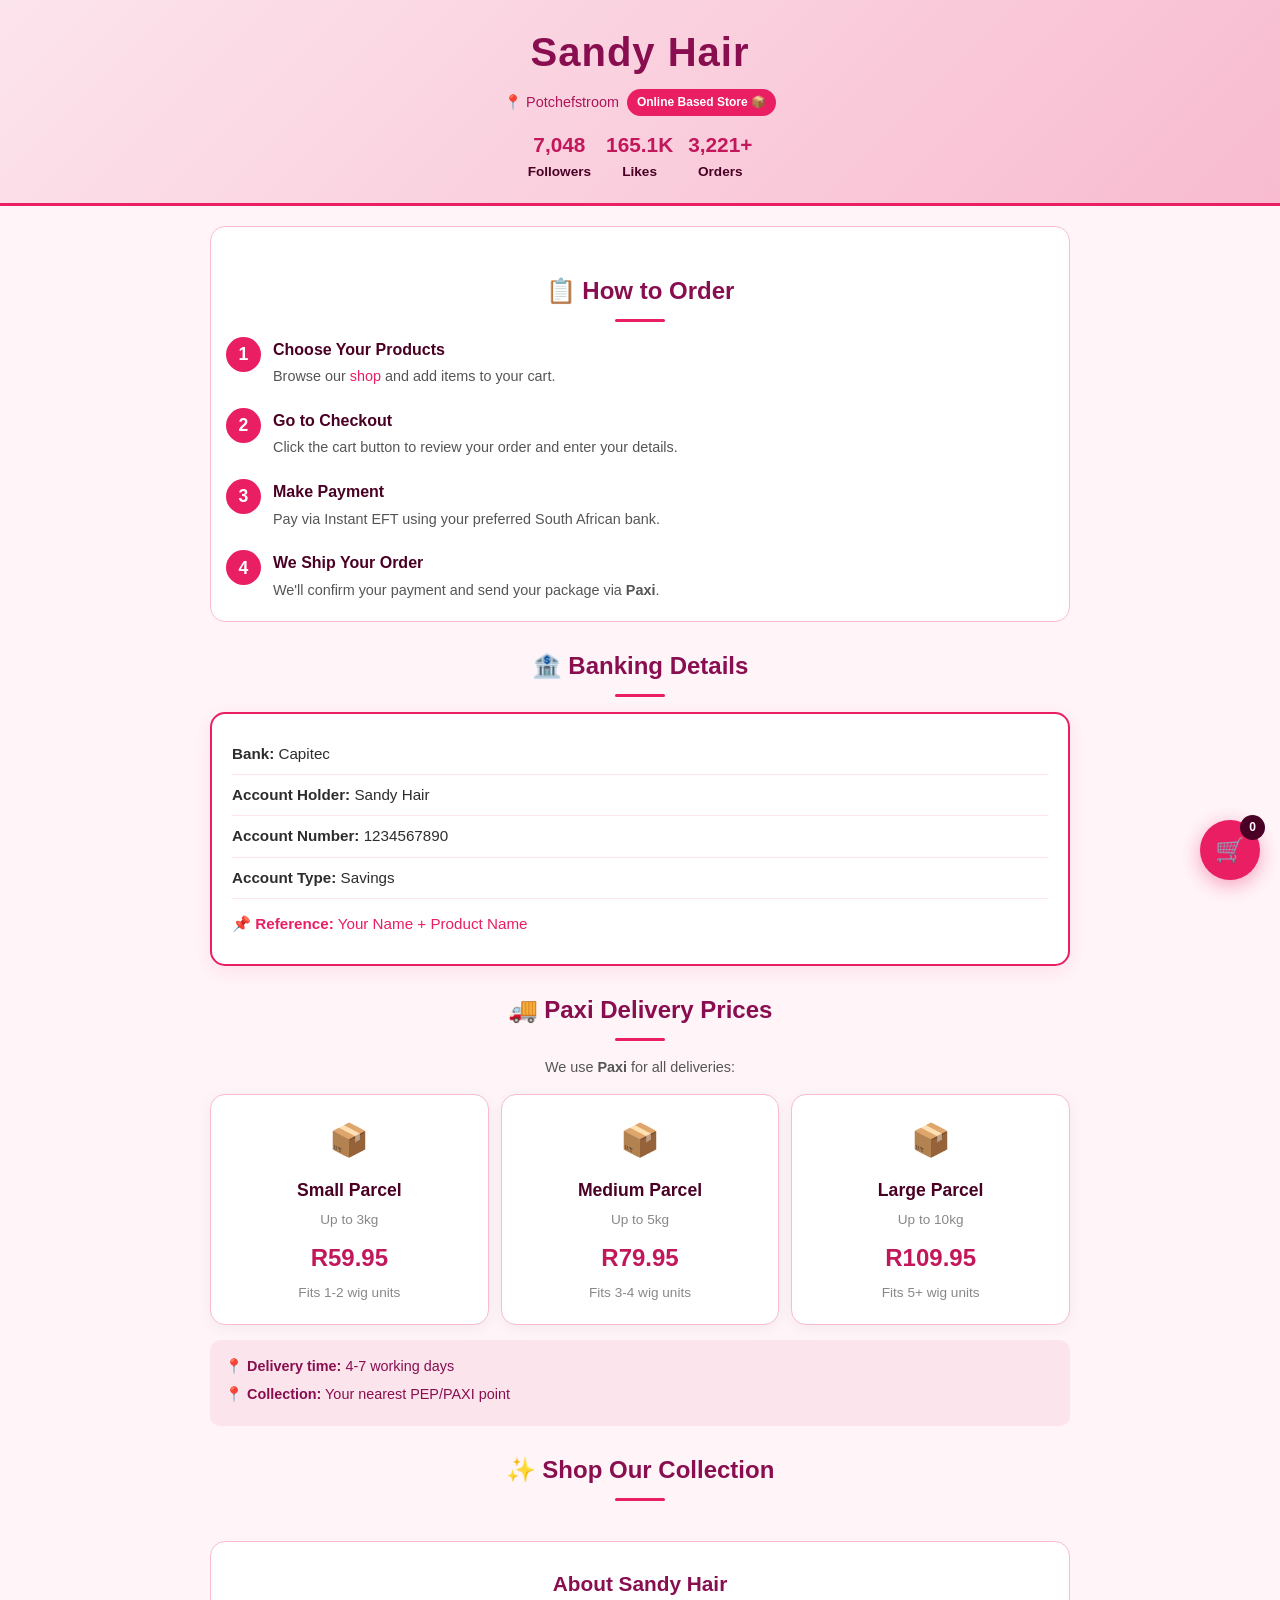
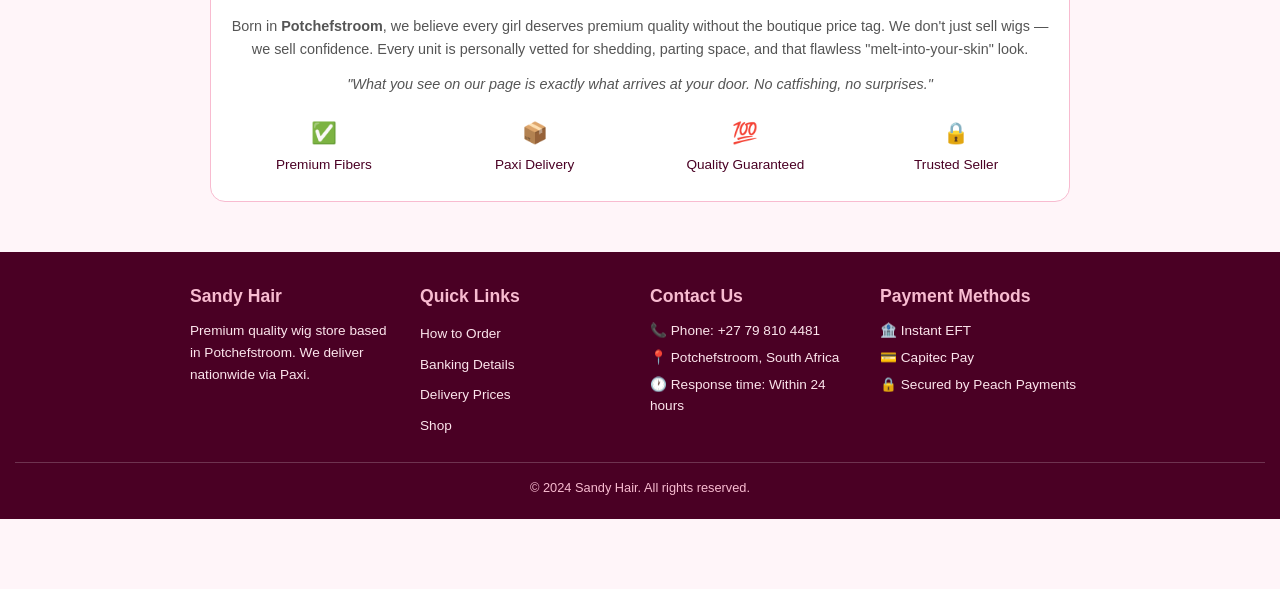
==== commit f1eebd81: "Create index.html for Sandy Hair website This HTML file outlines the structure of the Sandy Hair web" ====
--- a/index.html
+++ b/index.html
@@ -11,10 +11,10 @@
     <!-- Header -->
     <header class="header">
         <h1>Sandy Hair</h1>
-        <div class="subtitle">
+        <p class="subtitle">
             <span>📍 Potchefstroom</span>
             <span class="badge">Online Based Store 📦</span>
-        </div>
+        </p>
         <div class="stats-bar">
             <div class="stat"><span>7,048</span> Followers</div>
             <div class="stat"><span>165.1K</span> Likes</div>
@@ -33,7 +33,7 @@
                     <span class="step-number">1</span>
                     <div class="step-content">
                         <h3>Choose Your Products</h3>
-                        <p>Browse our collection and add items to your cart.</p>
+                        <p>Browse our <a href="#shop">shop</a> and add items to your cart.</p>
                     </div>
                 </div>
                 <div class="step">
@@ -77,7 +77,7 @@
         <!-- Paxi Delivery Prices -->
         <section class="delivery-prices" id="delivery-prices">
             <h2 class="section-title">🚚 Paxi Delivery Prices</h2>
-            <p class="delivery-intro">We use <strong>Paxi</strong> for all deliveries. Choose your parcel size:</p>
+            <p class="delivery-intro">We use <strong>Paxi</strong> for all deliveries:</p>
             <div class="paxi-grid">
                 <div class="paxi-card">
                     <div class="paxi-icon">📦</div>
@@ -107,11 +107,11 @@
             </div>
         </section>
 
-        <!-- Products Section -->
-        <section id="products">
-            <h2 class="section-title">✨ Best Sellers</h2>
+        <!-- SHOP Section -->
+        <section id="shop">
+            <h2 class="section-title">✨ Shop Our Collection</h2>
             <div class="product-grid" id="productGrid">
-                <!-- Products will be rendered by JavaScript -->
+                <!-- Products rendered by JavaScript -->
             </div>
         </section>
 
@@ -136,10 +136,10 @@
     </main>
 
     <!-- Floating Cart Button -->
-    <div class="cart-float" id="cartFloat" onclick="window.location.href='checkout.html'">
+    <a href="checkout.html" class="cart-float" id="cartFloat">
         <span class="cart-icon">🛒</span>
         <span class="cart-count" id="cartCount">0</span>
-    </div>
+    </a>
 
     <!-- Footer -->
     <footer class="site-footer">
@@ -154,7 +154,7 @@
                     <li><a href="#how-to-order">How to Order</a></li>
                     <li><a href="#banking-details">Banking Details</a></li>
                     <li><a href="#delivery-prices">Delivery Prices</a></li>
-                    <li><a href="#products">Our Products</a></li>
+                    <li><a href="#shop">Shop</a></li>
                 </ul>
             </div>
             <div class="footer-section">
@@ -181,7 +181,7 @@
         <img id="zoomedImg" src="" alt="Zoomed product view">
     </div>
 
-    <!-- Cart Toast -->
+    <!-- Toast Notification -->
     <div class="toast" id="toast">
         <span class="toast-message" id="toastMessage"></span>
     </div>
--- a/styles.css
+++ b/styles.css
@@ -2,7 +2,6 @@
    Sandy Hair - Main Stylesheet (Mobile First)
    ============================================ */
 
-/* ----- CSS Reset & Base Styles ----- */
 * {
     margin: 0;
     padding: 0;
@@ -19,7 +18,7 @@
     color: #2d2d2d;
     line-height: 1.6;
     font-size: 16px;
-    padding-bottom: 60px;
+    padding-bottom: 70px;
 }
 
 img {
@@ -33,7 +32,7 @@
     text-decoration: none;
 }
 
-/* ----- Header ----- */
+/* Header */
 .header {
     background: linear-gradient(135deg, #fce4ec, #f8bbd0);
     padding: 20px 15px;
@@ -89,14 +88,14 @@
     color: #c2185b;
 }
 
-/* ----- Main Container ----- */
+/* Main Container */
 .container {
     max-width: 500px;
     margin: 0 auto;
     padding: 15px;
 }
 
-/* ----- Section Titles ----- */
+/* Section Titles */
 .section-title {
     text-align: center;
     margin: 25px 0 15px;
@@ -115,7 +114,7 @@
     border-radius: 5px;
 }
 
-/* ----- How to Order Section ----- */
+/* How to Order */
 .how-to-order {
     background: white;
     border-radius: 15px;
@@ -162,12 +161,7 @@
     line-height: 1.5;
 }
 
-.step-content a {
-    color: #c2185b;
-    font-weight: 600;
-}
-
-/* ----- Banking Details ----- */
+/* Banking Details */
 .banking-details {
     margin-bottom: 20px;
 }
@@ -196,7 +190,7 @@
     margin-top: 5px;
 }
 
-/* ----- Delivery Prices ----- */
+/* Delivery Prices */
 .delivery-prices {
     margin-bottom: 20px;
 }
@@ -221,12 +215,11 @@
     text-align: center;
     border: 1px solid #f8bbd0;
     box-shadow: 0 3px 15px rgba(0, 0, 0, 0.05);
-    transition: transform 0.2s, box-shadow 0.2s;
+    transition: transform 0.2s;
 }
 
 .paxi-card:hover {
     transform: translateY(-3px);
-    box-shadow: 0 8px 25px rgba(0, 0, 0, 0.1);
 }
 
 .paxi-icon {
@@ -271,33 +264,27 @@
     margin-bottom: 5px;
 }
 
-.delivery-note p:last-child {
-    margin-bottom: 0;
-}
-
-/* ----- Product Grid ----- */
+/* Product Grid */
 .product-grid {
     display: flex;
     flex-direction: column;
     gap: 20px;
 }
 
-/* ----- Product Card ----- */
+/* Product Card */
 .product-card {
     background: white;
     border-radius: 15px;
     box-shadow: 0 5px 20px rgba(233, 30, 99, 0.1);
     overflow: hidden;
     border: 1px solid #f8bbd0;
-    transition: transform 0.2s, box-shadow 0.2s;
+    transition: transform 0.2s;
 }
 
 .product-card:hover {
     transform: translateY(-3px);
-    box-shadow: 0 10px 30px rgba(233, 30, 99, 0.15);
-}
-
-/* ----- Product Image ----- */
+}
+
 .product-img {
     position: relative;
     width: 100%;
@@ -335,7 +322,6 @@
     pointer-events: none;
 }
 
-/* ----- Promo Tag ----- */
 .promo-tag {
     position: absolute;
     top: 10px;
@@ -355,7 +341,7 @@
     50% { transform: scale(1.05); }
 }
 
-/* ----- Product Details ----- */
+/* Product Details */
 .product-details {
     padding: 15px;
 }
@@ -387,7 +373,6 @@
     font-weight: normal;
 }
 
-/* ----- Specs ----- */
 .specs {
     display: flex;
     flex-wrap: wrap;
@@ -404,7 +389,6 @@
     font-weight: 500;
 }
 
-/* ----- Color Options ----- */
 .color-options {
     display: flex;
     gap: 8px;
@@ -435,7 +419,6 @@
 .color-circle.brown { background: #6b4226; }
 .color-circle.blonde { background: #e6b860; }
 
-/* ----- Product Total ----- */
 .product-total {
     background: #fce4ec;
     padding: 10px 12px;
@@ -452,7 +435,7 @@
     margin-top: 5px;
 }
 
-/* ----- Add to Cart Button ----- */
+/* Add to Cart Button */
 .add-to-cart-btn {
     width: 100%;
     padding: 12px;
@@ -476,7 +459,7 @@
     transform: translateY(0);
 }
 
-/* ----- About Section ----- */
+/* About Section */
 .about {
     background: white;
     border-radius: 15px;
@@ -518,7 +501,7 @@
     margin-bottom: 5px;
 }
 
-/* ----- Floating Cart Button ----- */
+/* Floating Cart */
 .cart-float {
     position: fixed;
     bottom: 20px;
@@ -560,7 +543,7 @@
     font-weight: bold;
 }
 
-/* ----- Footer ----- */
+/* Footer */
 .site-footer {
     background: #4a0024;
     color: white;
@@ -598,17 +581,12 @@
 
 .footer-section ul li a {
     color: #fce4ec;
-    text-decoration: none;
     font-size: 0.85rem;
 }
 
 .footer-section ul li a:hover {
     color: #f8bbd0;
     text-decoration: underline;
-}
-
-.footer-section a {
-    color: #f8bbd0;
 }
 
 .footer-bottom {
@@ -620,7 +598,7 @@
     color: #f8bbd0;
 }
 
-/* ----- Zoom Modal ----- */
+/* Zoom Modal */
 .zoom-modal {
     display: none;
     position: fixed;
@@ -657,7 +635,7 @@
     z-index: 2001;
 }
 
-/* ----- Toast Notification ----- */
+/* Toast */
 .toast {
     position: fixed;
     bottom: 90px;
@@ -678,7 +656,7 @@
     opacity: 1;
 }
 
-/* ----- Tablet Styles (768px+) ----- */
+/* Tablet */
 @media (min-width: 768px) {
     .container {
         max-width: 700px;
@@ -706,7 +684,7 @@
     }
 }
 
-/* ----- Desktop Styles (1024px+) ----- */
+/* Desktop */
 @media (min-width: 1024px) {
     .container {
         max-width: 900px;
@@ -722,8 +700,4 @@
         grid-template-columns: repeat(4, 1fr);
         max-width: 900px;
     }
-
-    .product-img {
-        height: 380px;
-    }
-}
+}
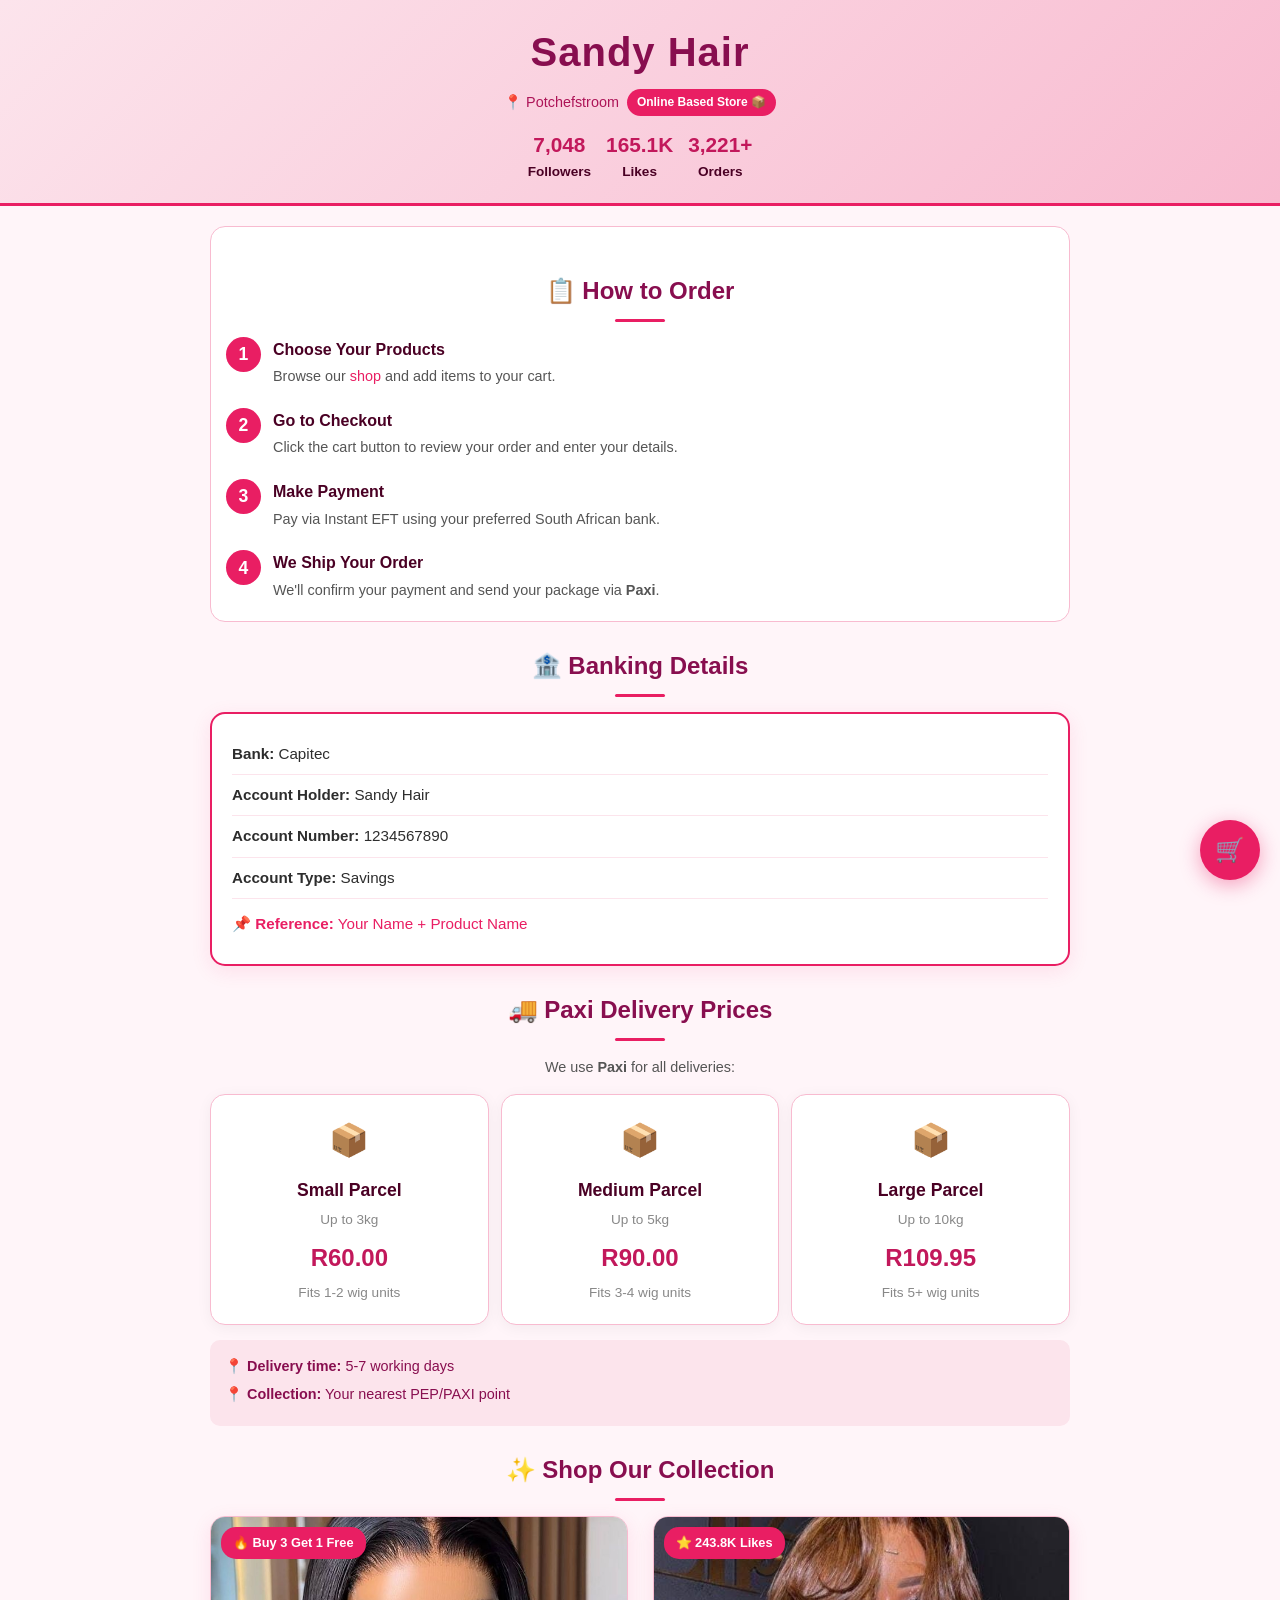
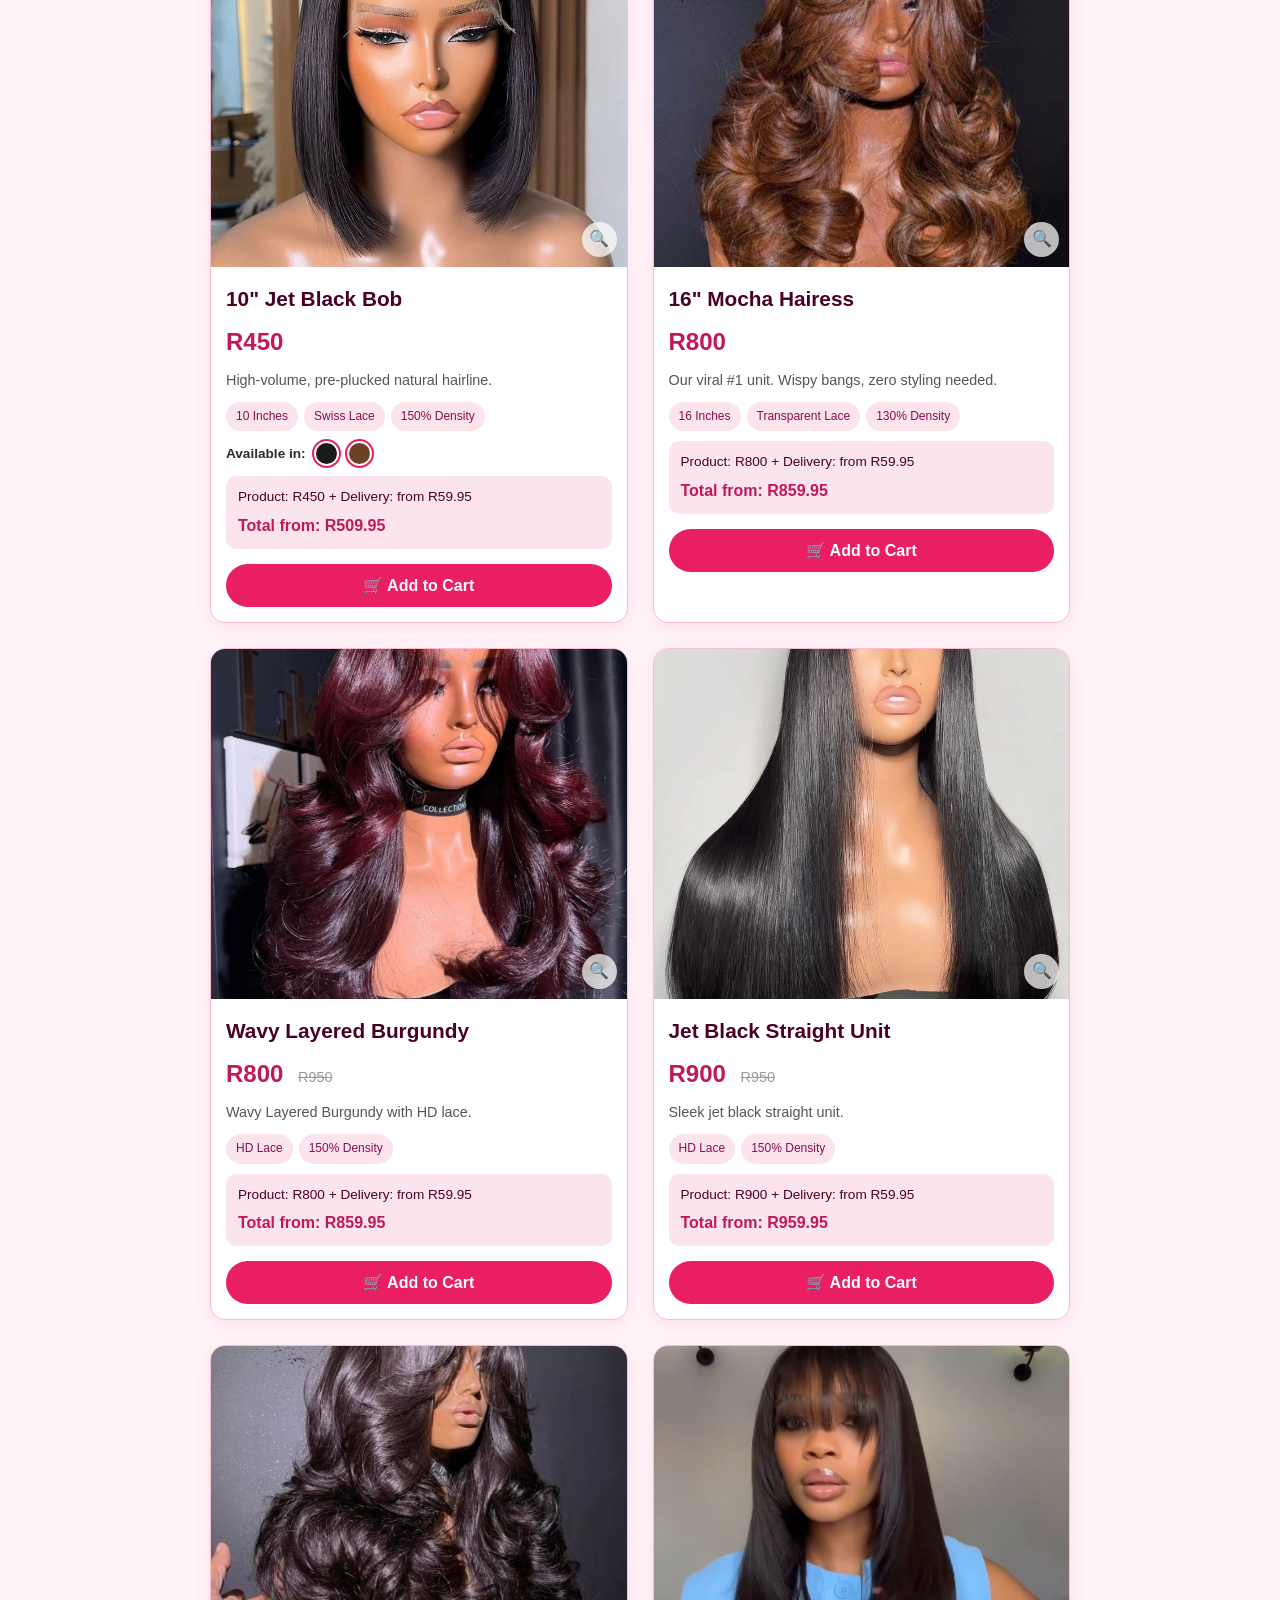
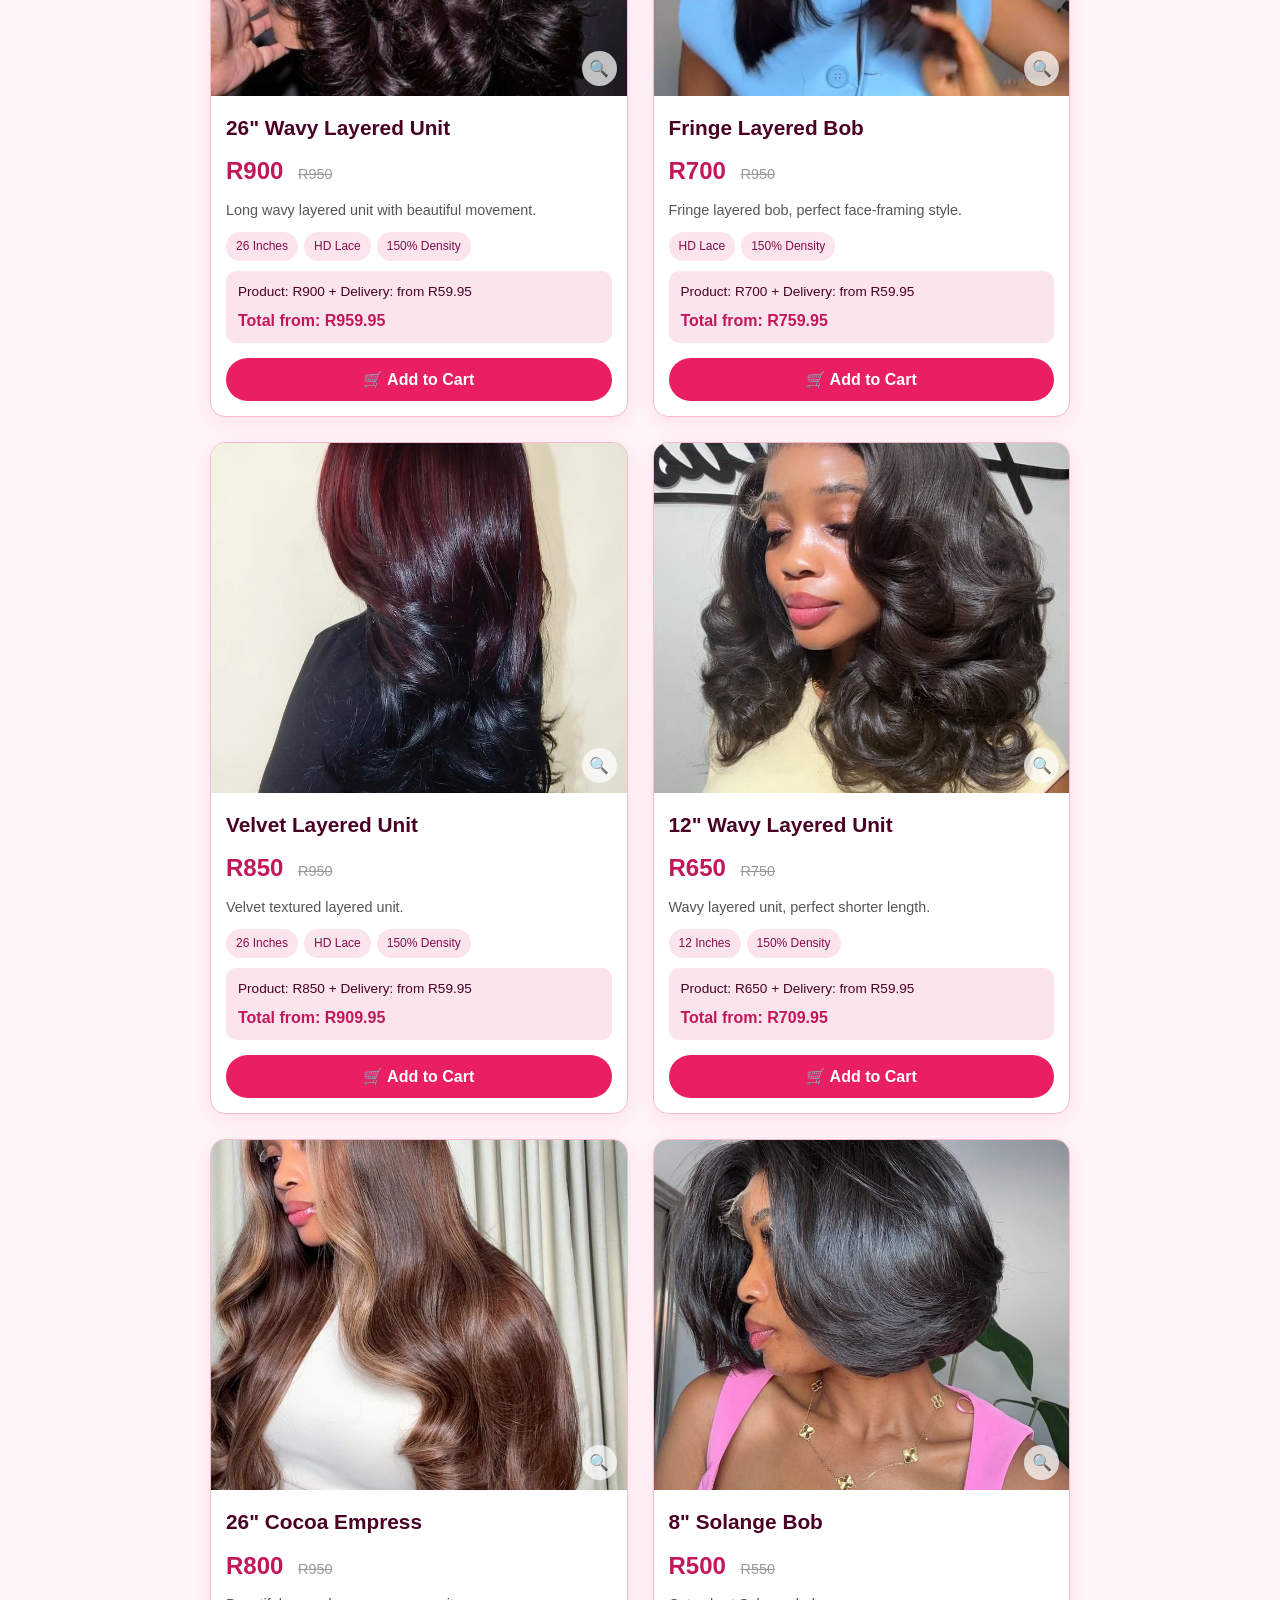
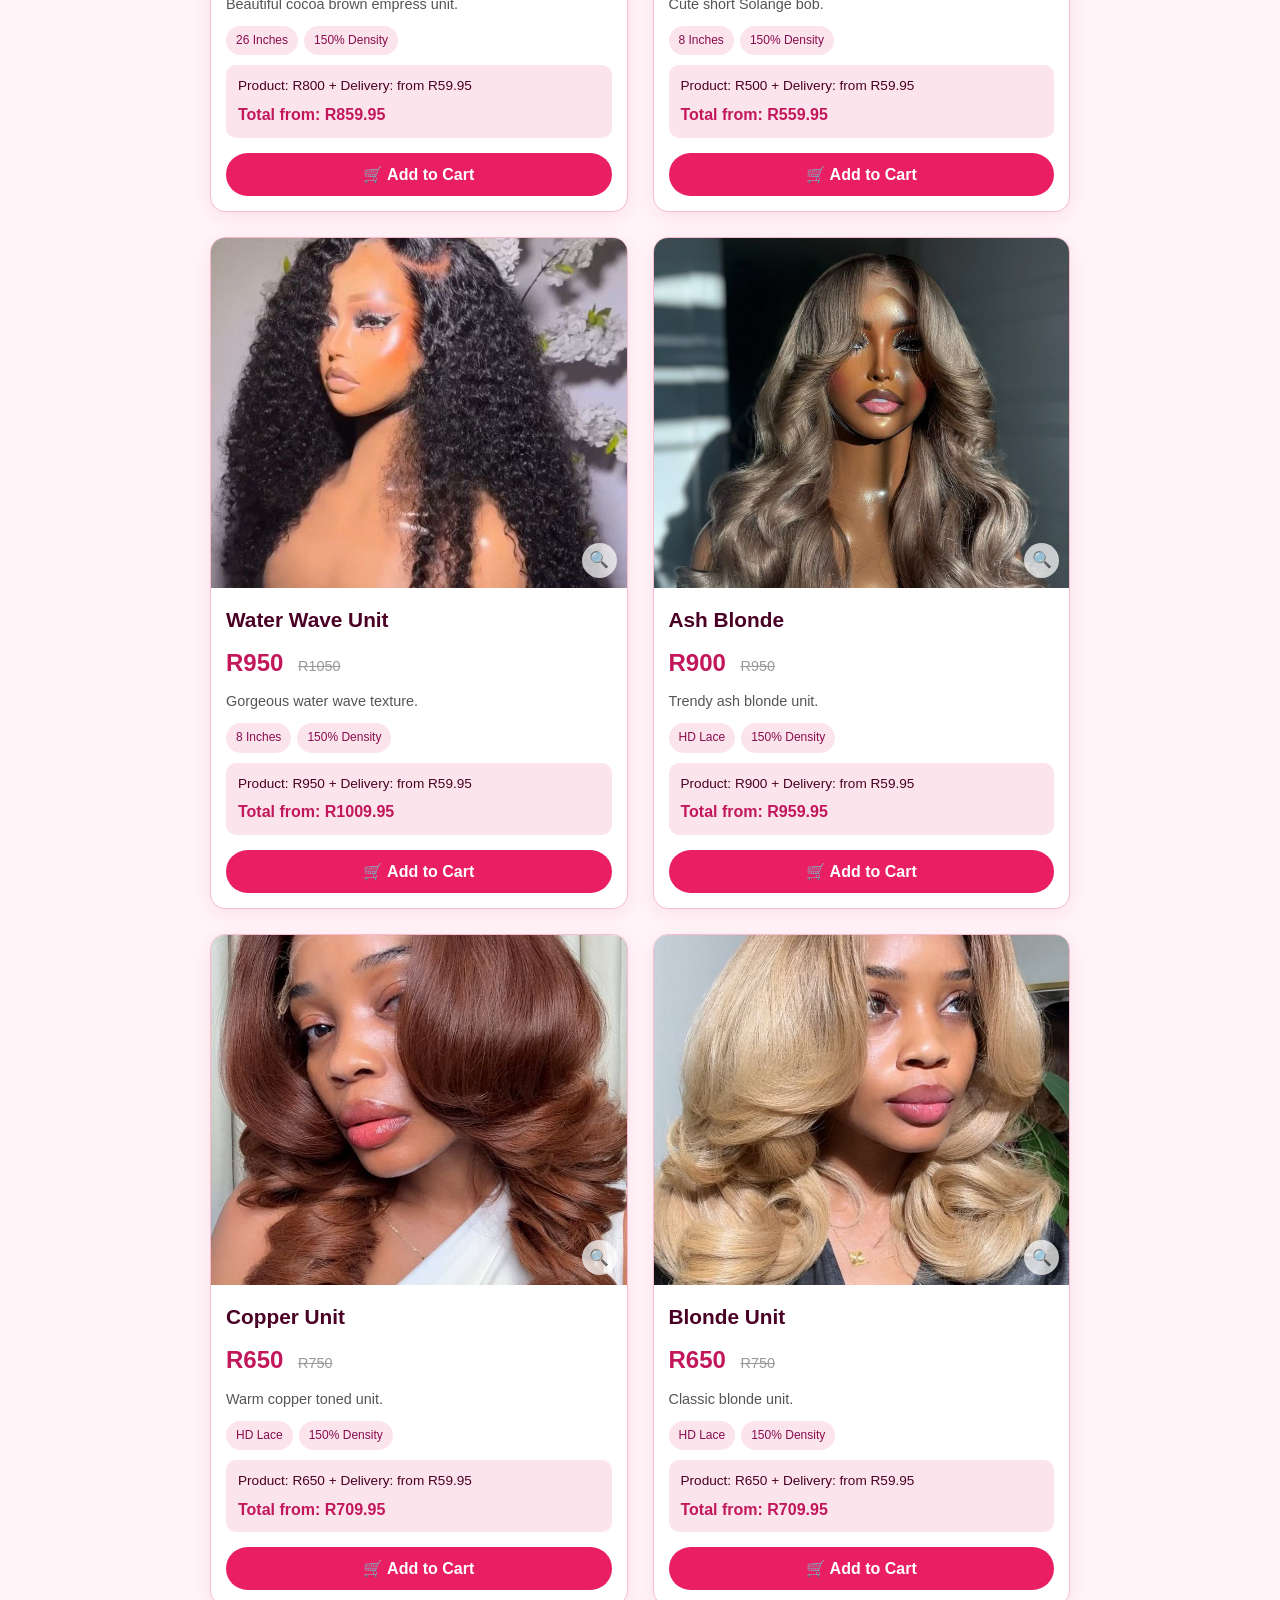
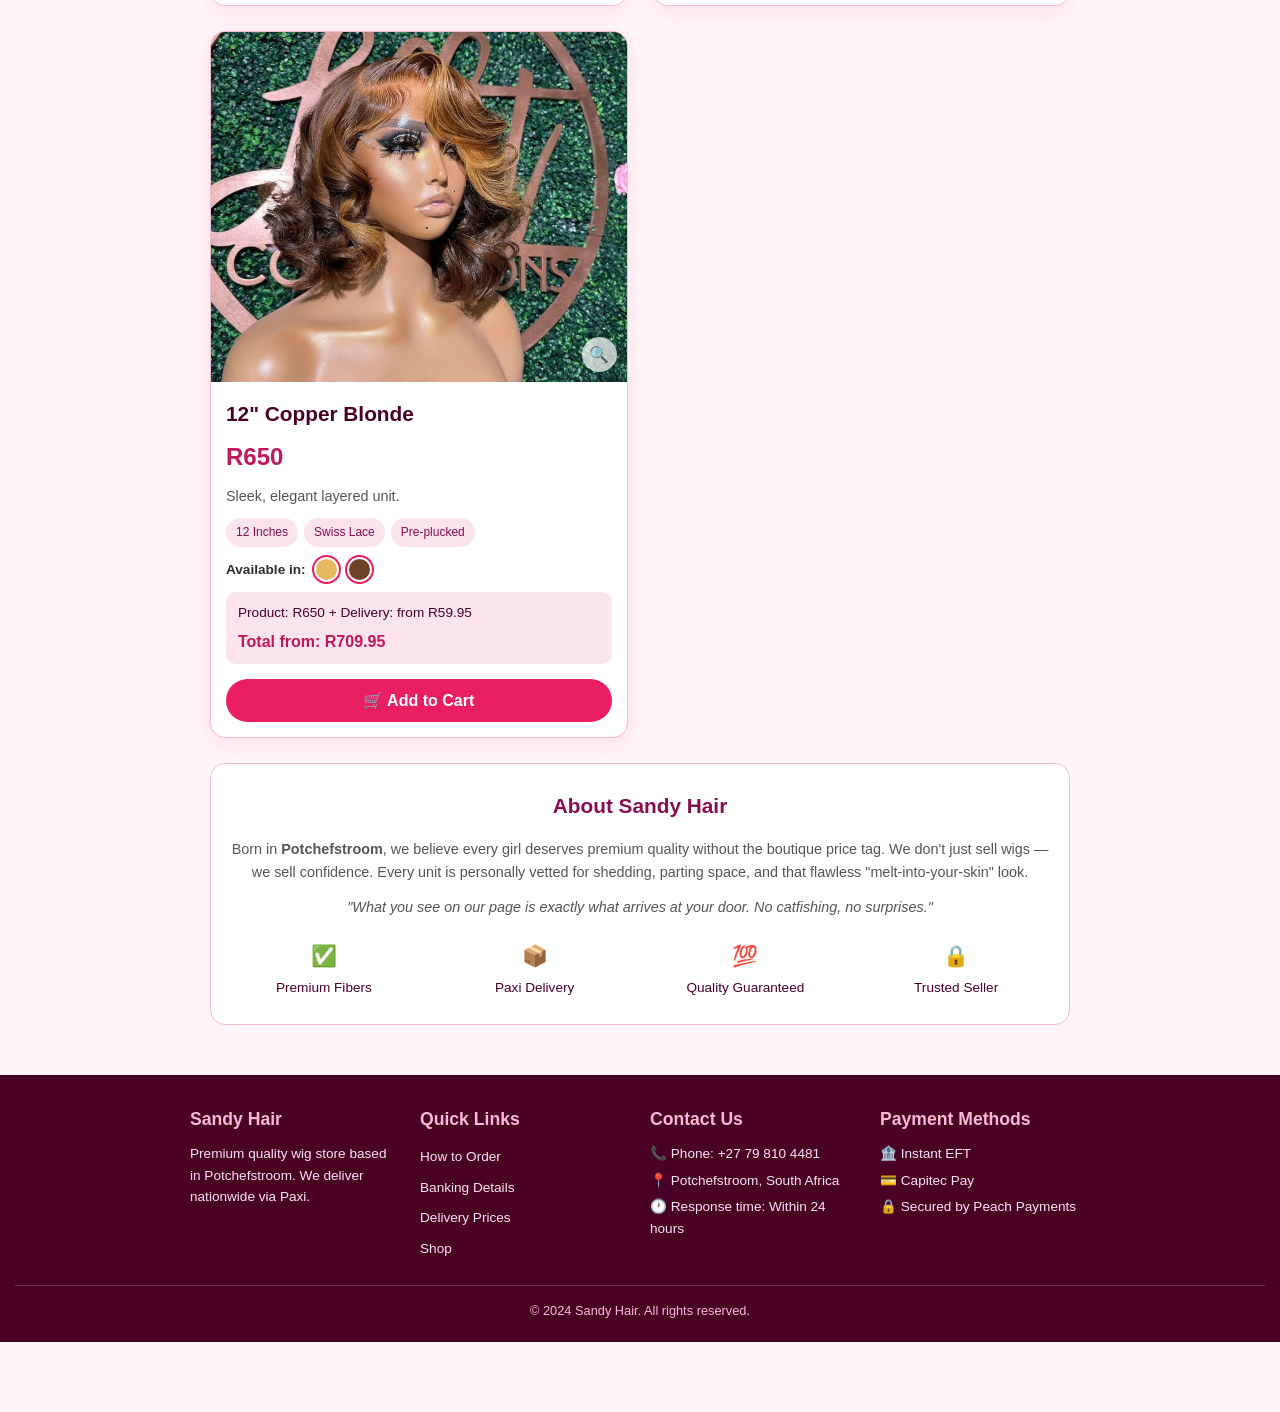
==== commit 023322f4: "Update parcel prices and delivery time in index.html" ====
--- a/index.html
+++ b/index.html
@@ -83,14 +83,14 @@
                     <div class="paxi-icon">📦</div>
                     <h3>Small Parcel</h3>
                     <p class="paxi-size">Up to 3kg</p>
-                    <p class="paxi-price">R59.95</p>
+                    <p class="paxi-price">R60.00</p>
                     <p class="paxi-desc">Fits 1-2 wig units</p>
                 </div>
                 <div class="paxi-card">
                     <div class="paxi-icon">📦</div>
                     <h3>Medium Parcel</h3>
                     <p class="paxi-size">Up to 5kg</p>
-                    <p class="paxi-price">R79.95</p>
+                    <p class="paxi-price">R90.00</p>
                     <p class="paxi-desc">Fits 3-4 wig units</p>
                 </div>
                 <div class="paxi-card">
@@ -102,7 +102,7 @@
                 </div>
             </div>
             <div class="delivery-note">
-                <p>📍 <strong>Delivery time:</strong> 4-7 working days</p>
+                <p>📍 <strong>Delivery time:</strong> 5-7 working days</p>
                 <p>📍 <strong>Collection:</strong> Your nearest PEP/PAXI point</p>
             </div>
         </section>
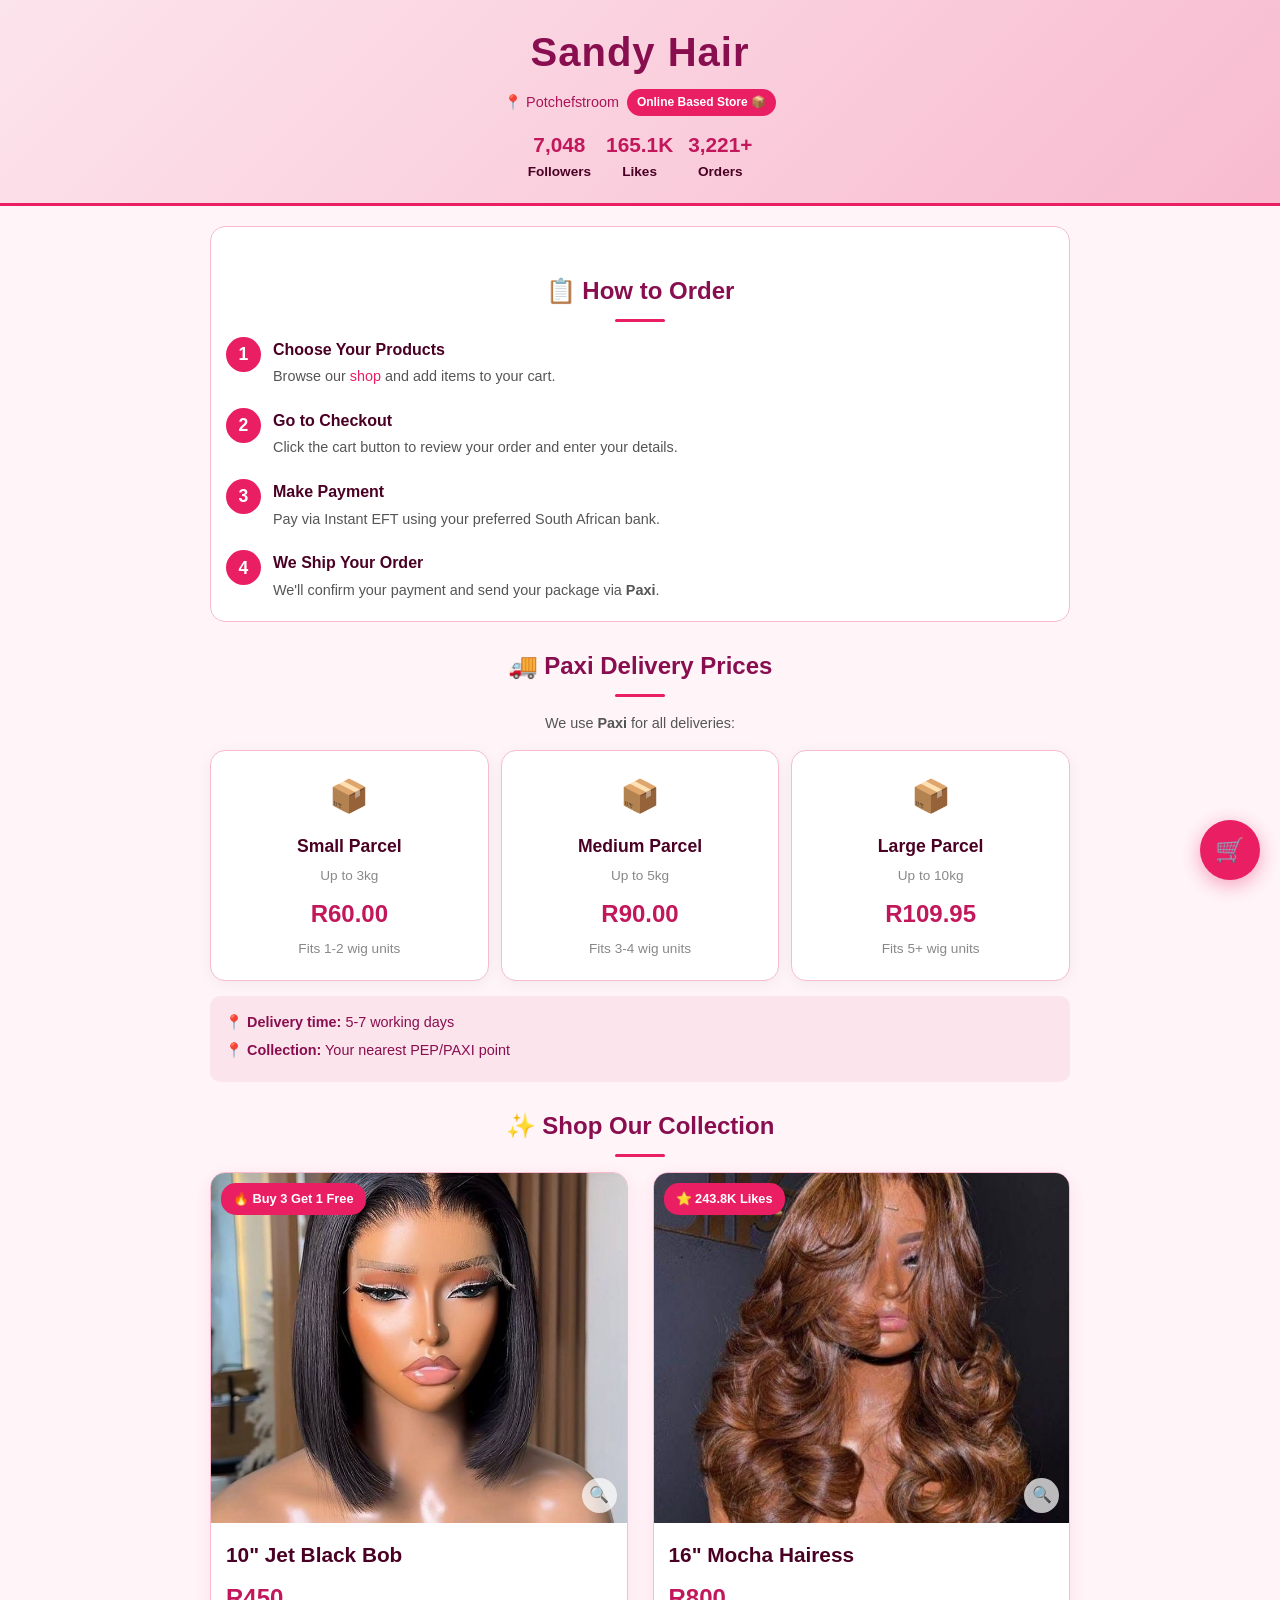
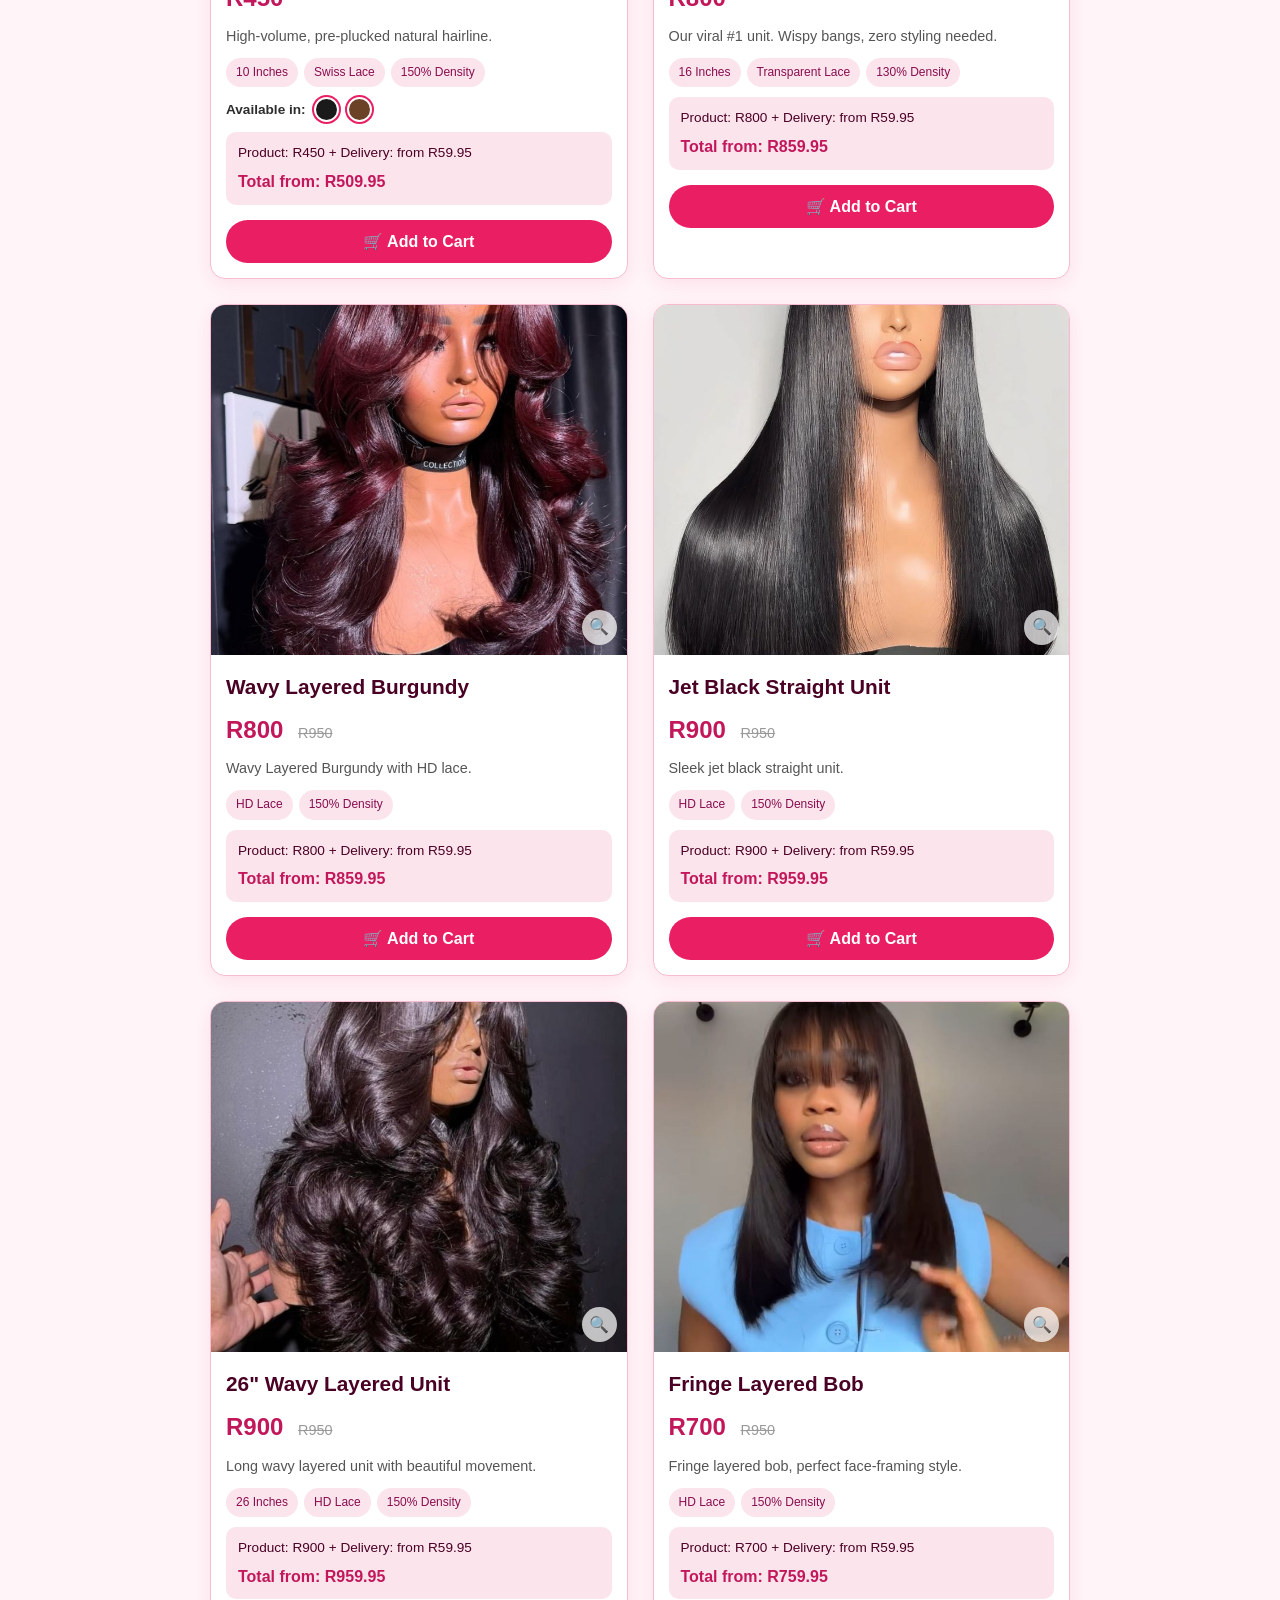
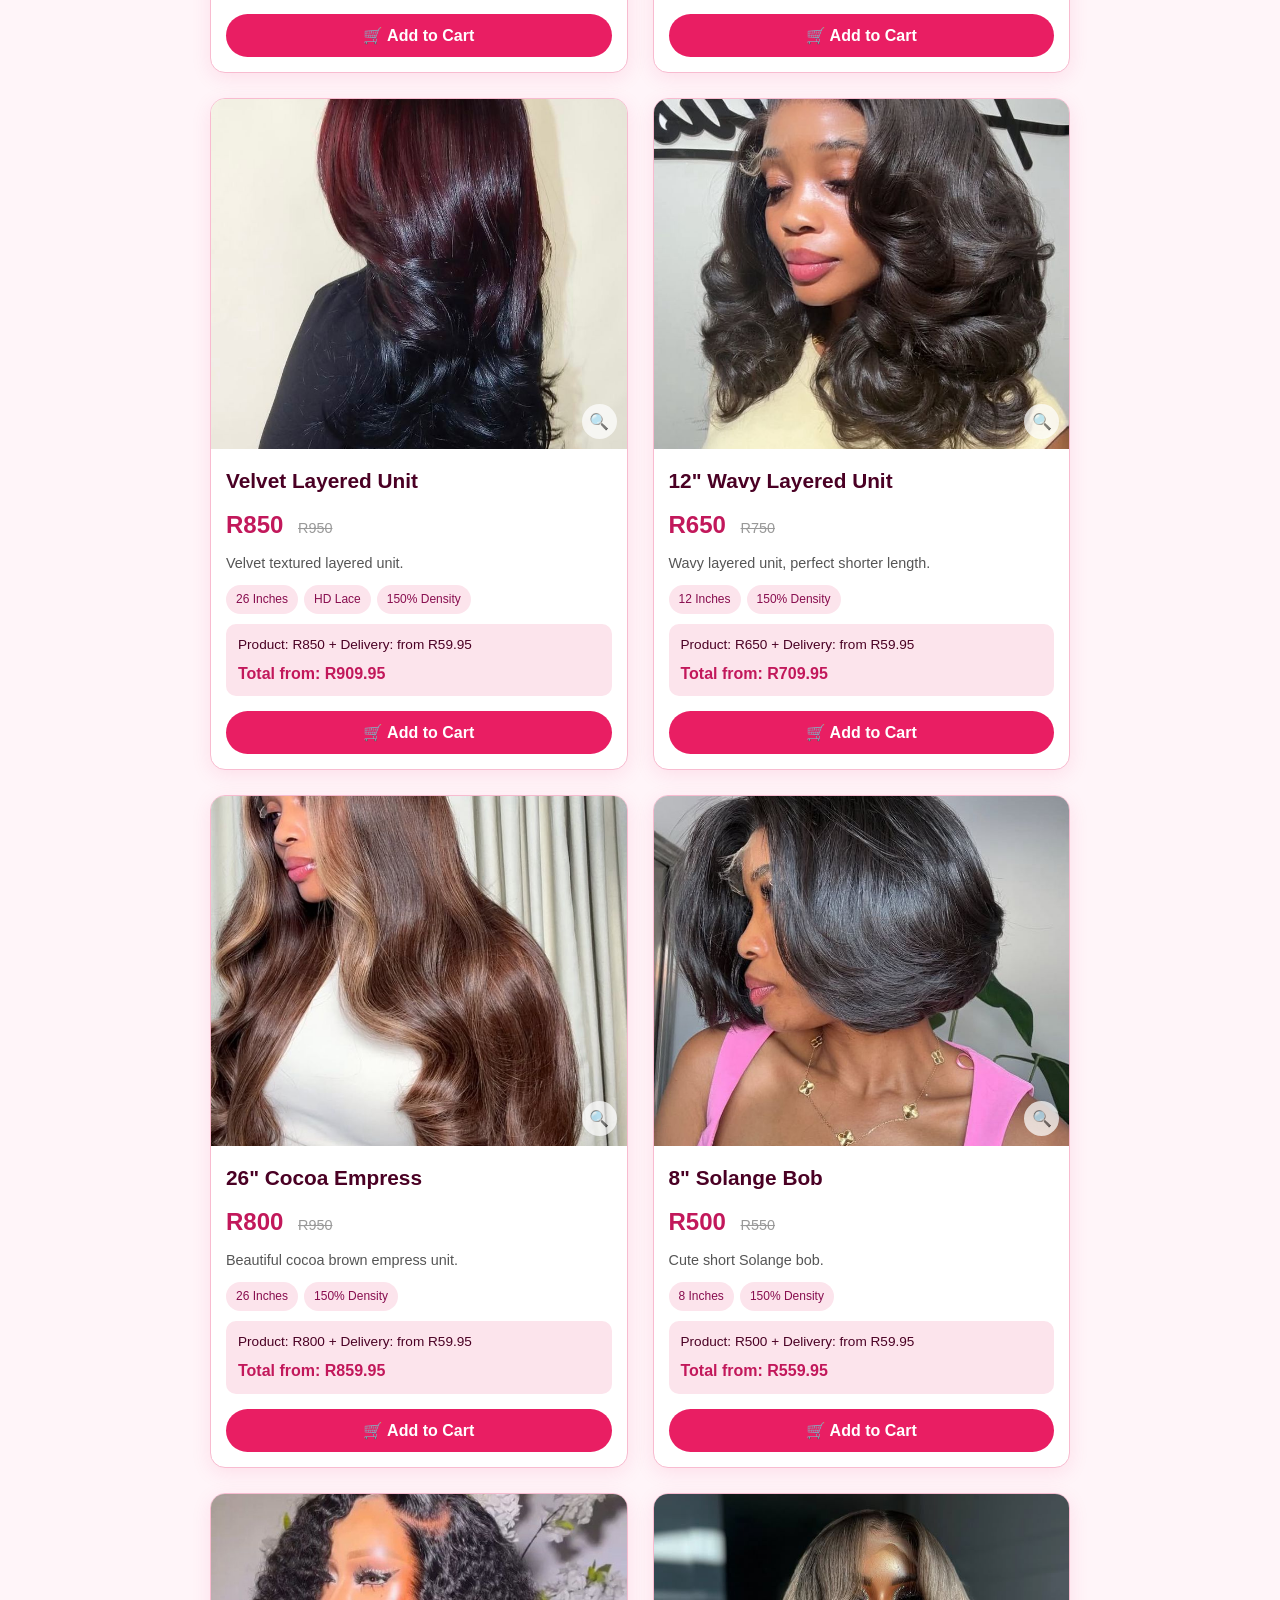
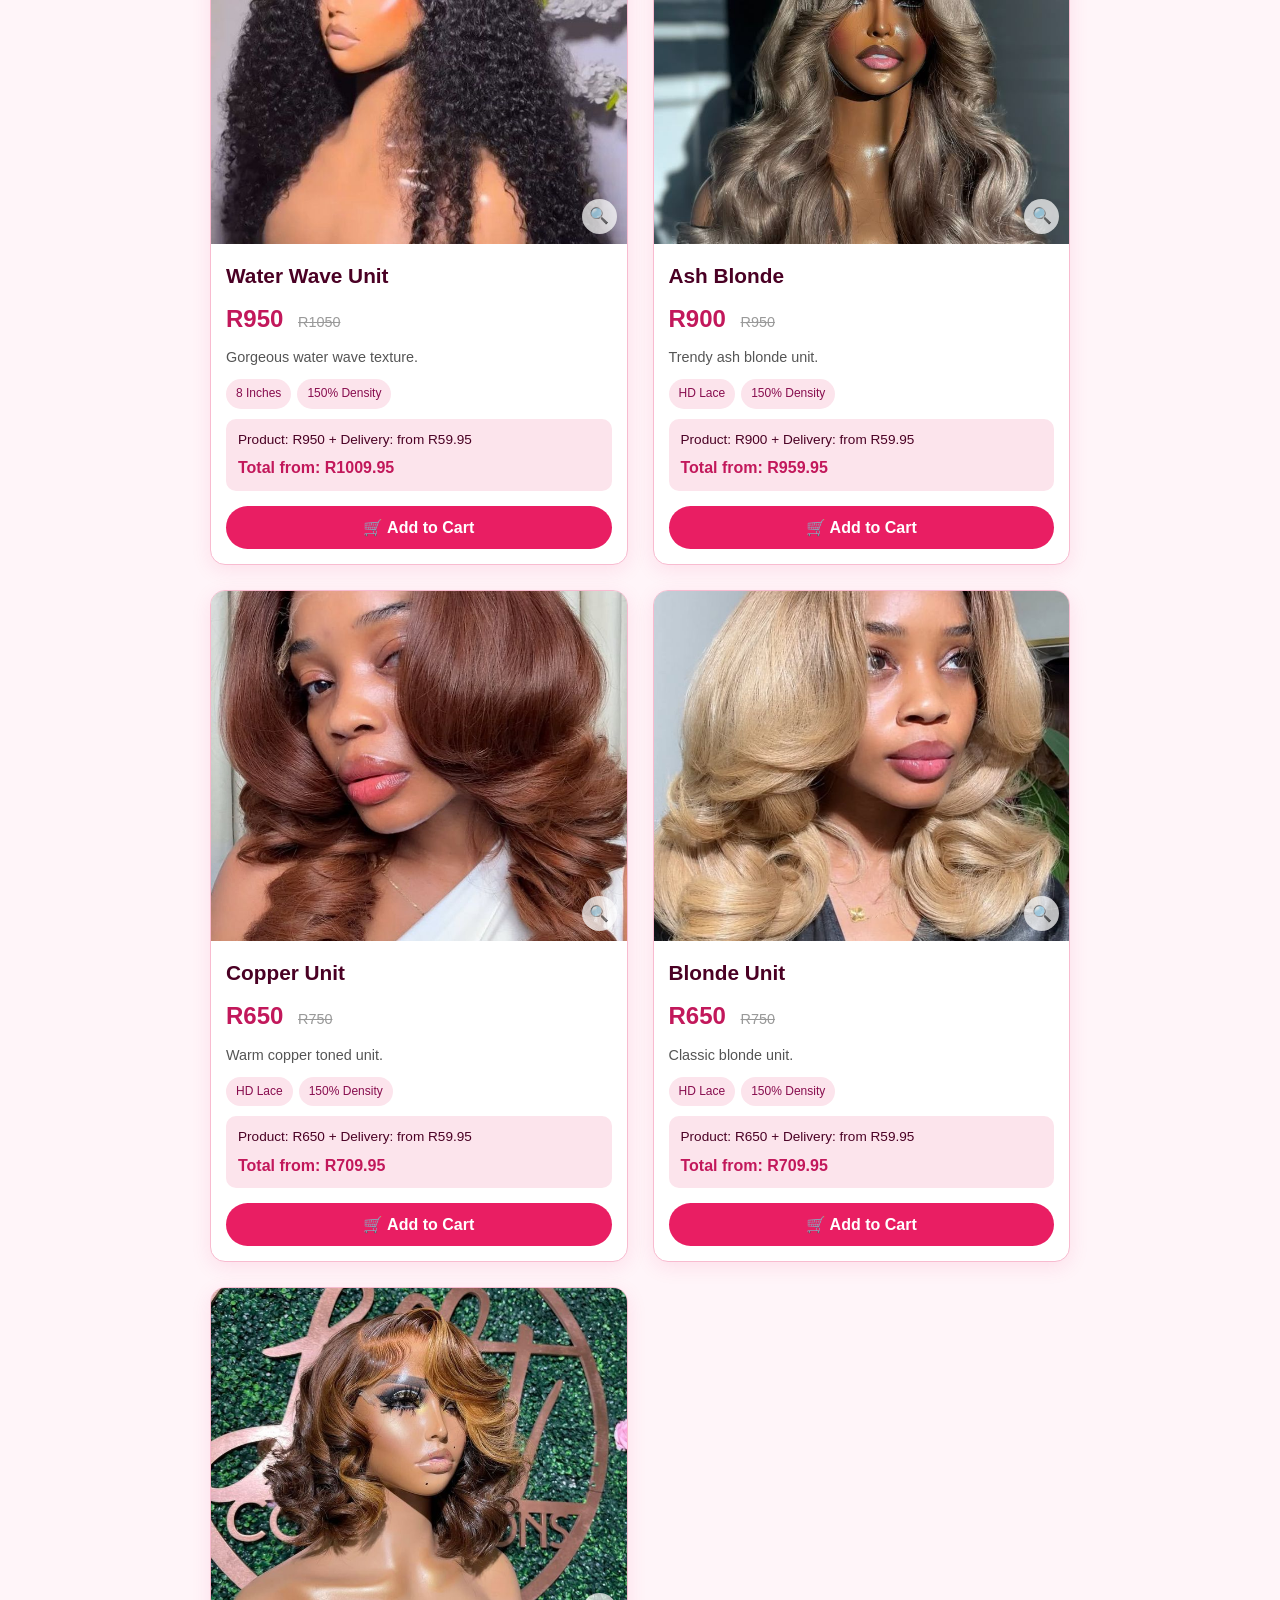
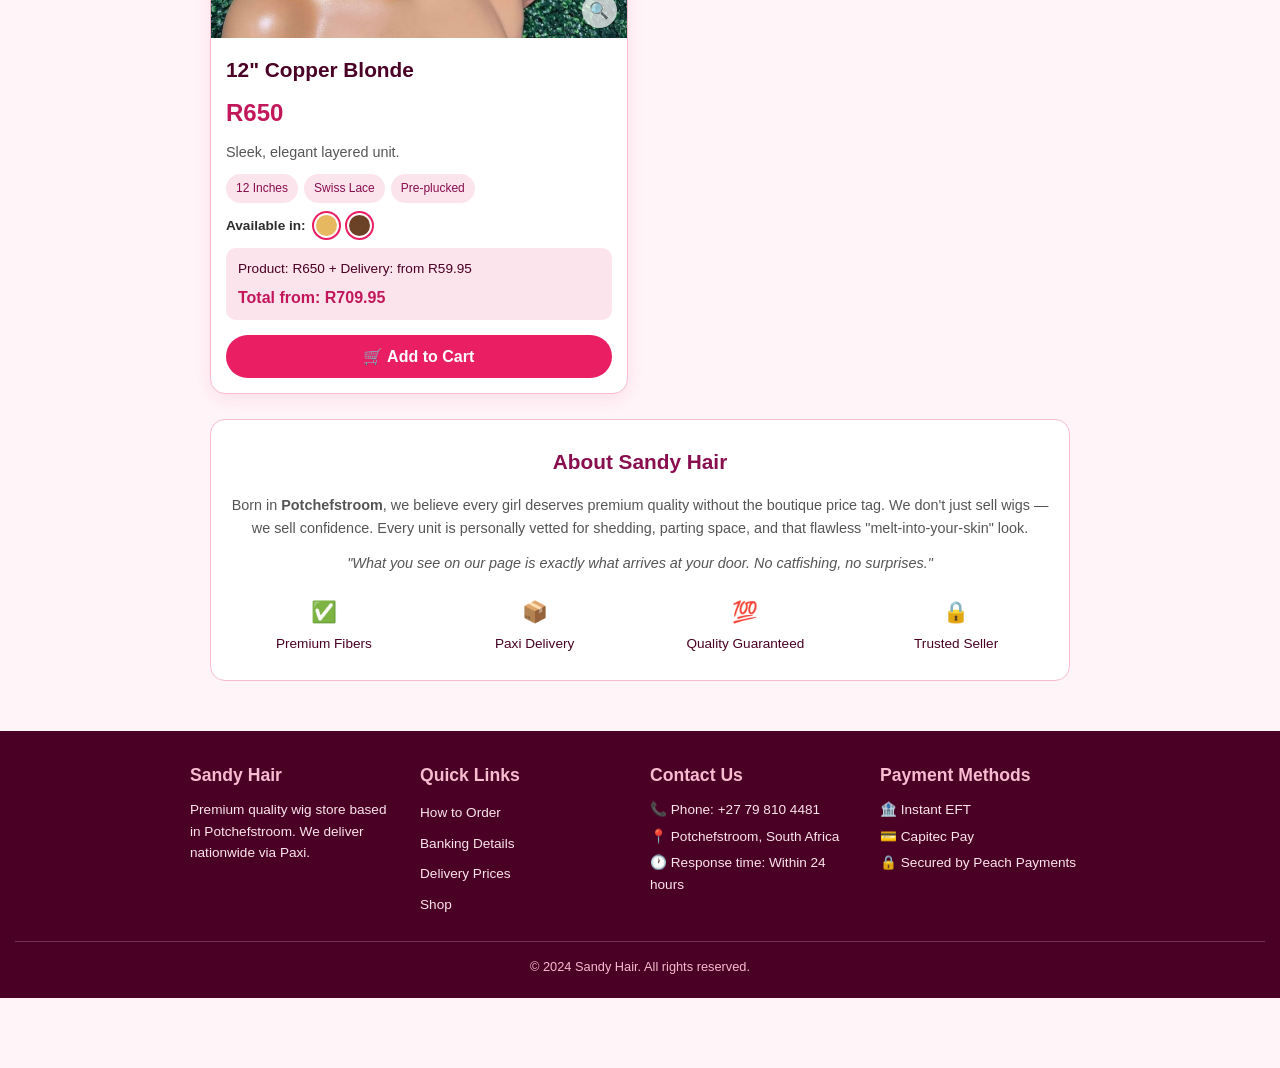
==== commit 4edd1984: "Update index.html" ====
--- a/index.html
+++ b/index.html
@@ -60,19 +60,7 @@
             </div>
         </section>
 
-        <!-- Banking Details Section -->
-        <section class="banking-details" id="banking-details">
-            <h2 class="section-title">🏦 Banking Details</h2>
-            <div class="bank-card">
-                <div class="bank-info">
-                    <p><strong>Bank:</strong> <span id="bankName">Capitec</span></p>
-                    <p><strong>Account Holder:</strong> <span id="accountHolder">Sandy Hair</span></p>
-                    <p><strong>Account Number:</strong> <span id="accountNumber">1234567890</span></p>
-                    <p><strong>Account Type:</strong> <span id="accountType">Savings</span></p>
-                    <p class="reference-note">📌 <strong>Reference:</strong> Your Name + Product Name</p>
-                </div>
-            </div>
-        </section>
+    
 
         <!-- Paxi Delivery Prices -->
         <section class="delivery-prices" id="delivery-prices">
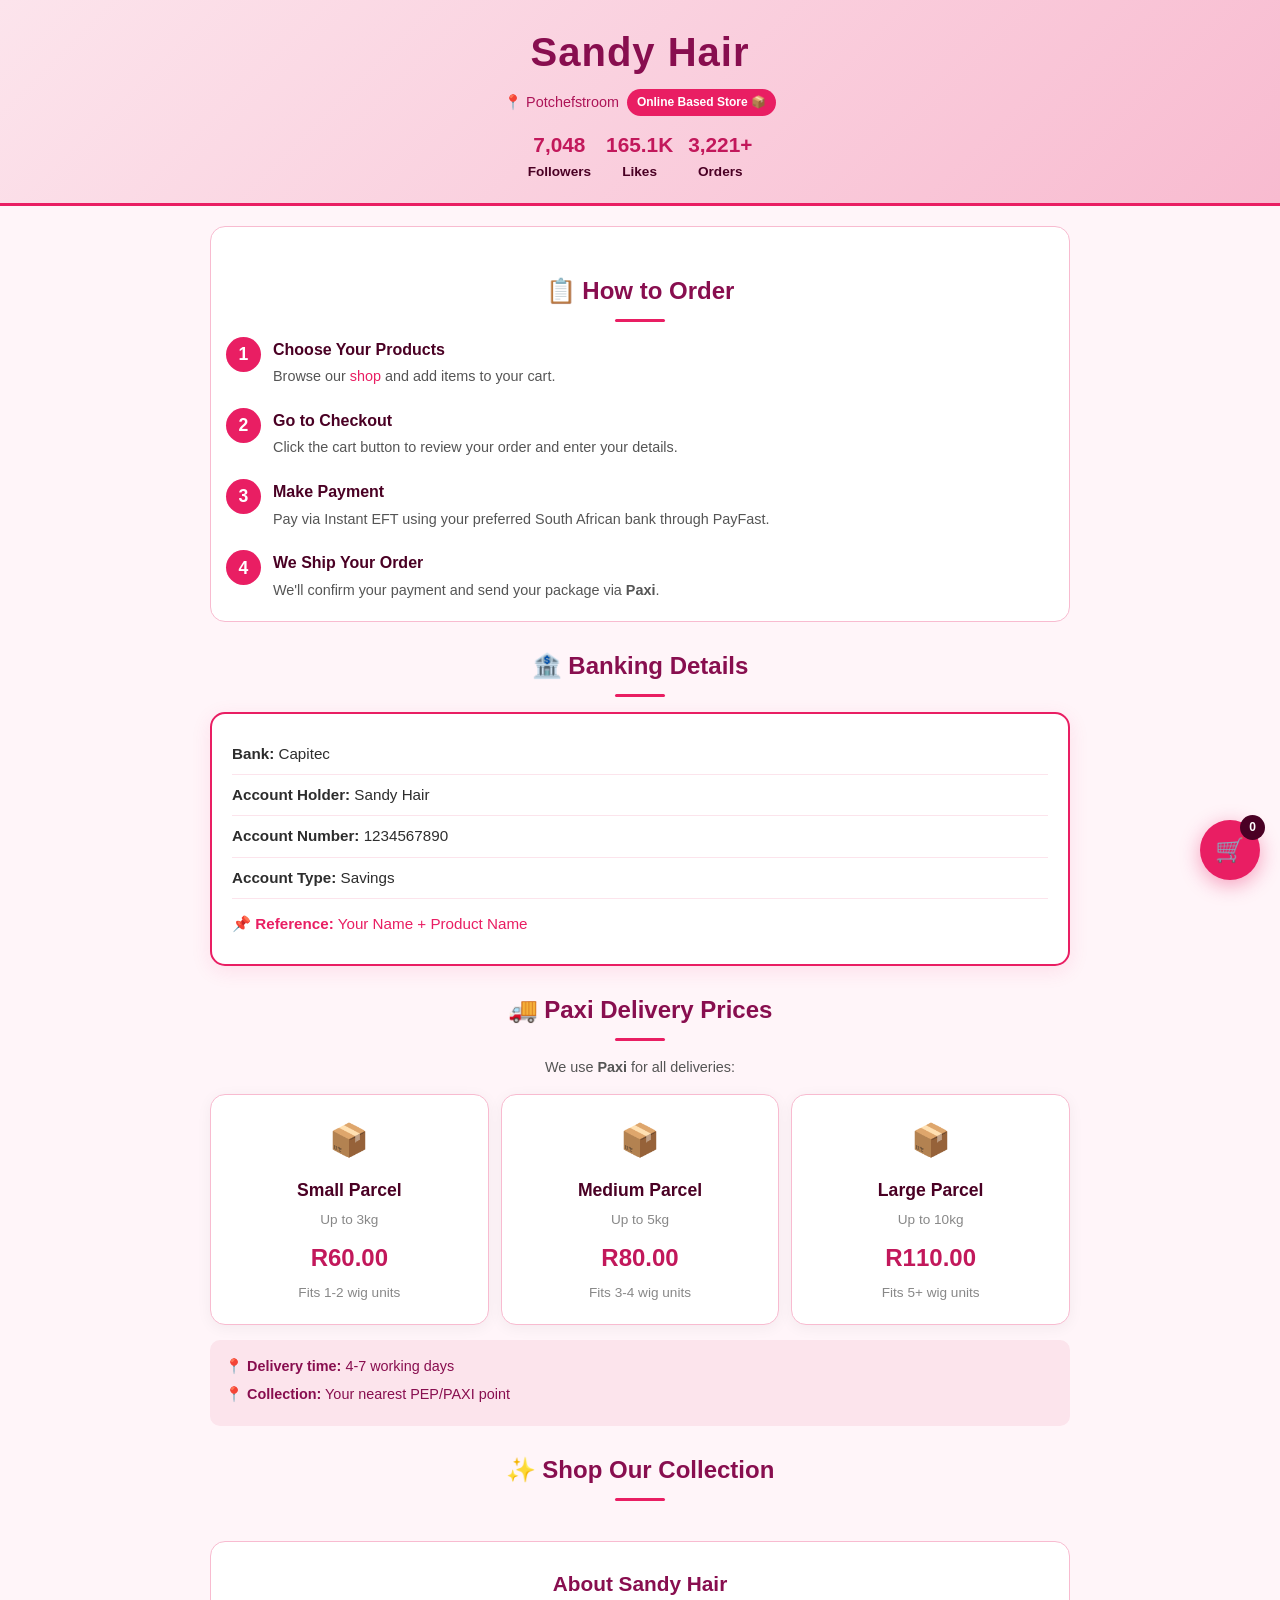
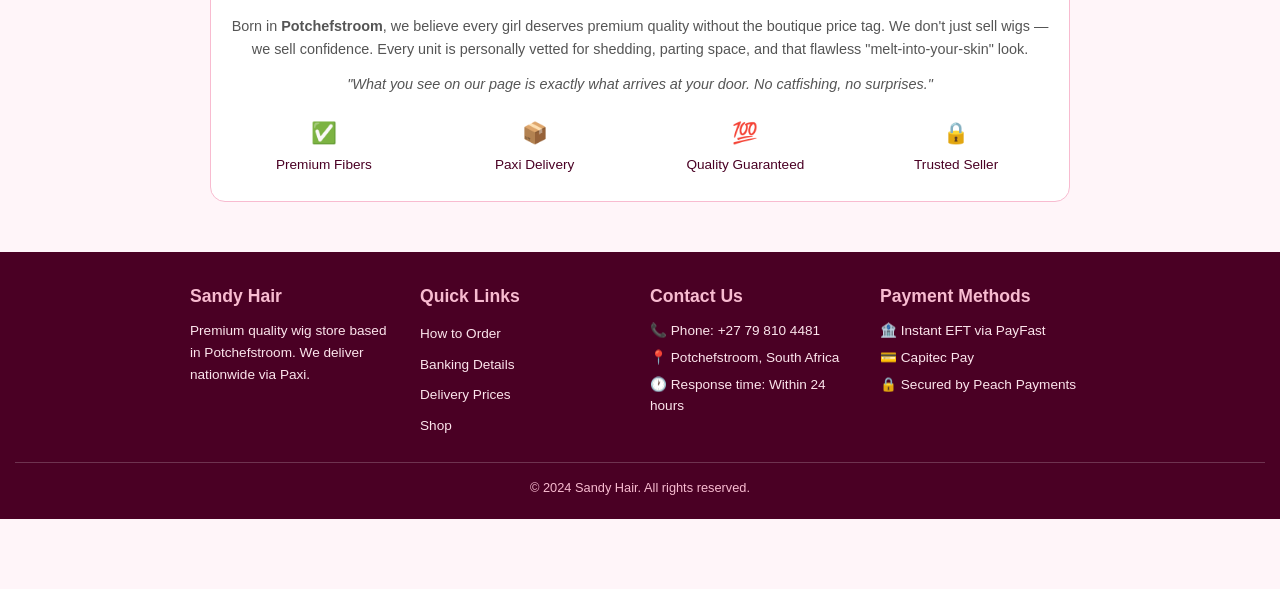
==== commit 06d467d5: "Update section titles and payment details in index.html" ====
--- a/index.html
+++ b/index.html
@@ -25,7 +25,7 @@
     <!-- Main Content -->
     <main class="container">
 
-        <!-- How to Order Section -->
+        <!-- How to Order -->
         <section class="how-to-order" id="how-to-order">
             <h2 class="section-title">📋 How to Order</h2>
             <div class="steps">
@@ -47,7 +47,7 @@
                     <span class="step-number">3</span>
                     <div class="step-content">
                         <h3>Make Payment</h3>
-                        <p>Pay via Instant EFT using your preferred South African bank.</p>
+                        <p>Pay via Instant EFT using your preferred South African bank through PayFast.</p>
                     </div>
                 </div>
                 <div class="step">
@@ -60,9 +60,21 @@
             </div>
         </section>
 
-    
+        <!-- Banking Details -->
+        <section class="banking-details" id="banking-details">
+            <h2 class="section-title">🏦 Banking Details</h2>
+            <div class="bank-card">
+                <div class="bank-info">
+                    <p><strong>Bank:</strong> Capitec</p>
+                    <p><strong>Account Holder:</strong> Sandy Hair</p>
+                    <p><strong>Account Number:</strong> 1234567890</p>
+                    <p><strong>Account Type:</strong> Savings</p>
+                    <p class="reference-note">📌 <strong>Reference:</strong> Your Name + Product Name</p>
+                </div>
+            </div>
+        </section>
 
-        <!-- Paxi Delivery Prices -->
+        <!-- Paxi Delivery -->
         <section class="delivery-prices" id="delivery-prices">
             <h2 class="section-title">🚚 Paxi Delivery Prices</h2>
             <p class="delivery-intro">We use <strong>Paxi</strong> for all deliveries:</p>
@@ -78,24 +90,24 @@
                     <div class="paxi-icon">📦</div>
                     <h3>Medium Parcel</h3>
                     <p class="paxi-size">Up to 5kg</p>
-                    <p class="paxi-price">R90.00</p>
+                    <p class="paxi-price">R80.00</p>
                     <p class="paxi-desc">Fits 3-4 wig units</p>
                 </div>
                 <div class="paxi-card">
                     <div class="paxi-icon">📦</div>
                     <h3>Large Parcel</h3>
                     <p class="paxi-size">Up to 10kg</p>
-                    <p class="paxi-price">R109.95</p>
+                    <p class="paxi-price">R110.00</p>
                     <p class="paxi-desc">Fits 5+ wig units</p>
                 </div>
             </div>
             <div class="delivery-note">
-                <p>📍 <strong>Delivery time:</strong> 5-7 working days</p>
+                <p>📍 <strong>Delivery time:</strong> 4-7 working days</p>
                 <p>📍 <strong>Collection:</strong> Your nearest PEP/PAXI point</p>
             </div>
         </section>
 
-        <!-- SHOP Section -->
+        <!-- SHOP SECTION - THIS IS WHERE PRODUCTS APPEAR -->
         <section id="shop">
             <h2 class="section-title">✨ Shop Our Collection</h2>
             <div class="product-grid" id="productGrid">
@@ -103,7 +115,7 @@
             </div>
         </section>
 
-        <!-- About Us Section -->
+        <!-- About Us -->
         <section class="about">
             <h2>About Sandy Hair</h2>
             <p>
@@ -153,7 +165,7 @@
             </div>
             <div class="footer-section">
                 <h3>Payment Methods</h3>
-                <p>🏦 Instant EFT</p>
+                <p>🏦 Instant EFT via PayFast</p>
                 <p>💳 Capitec Pay</p>
                 <p>🔒 Secured by Peach Payments</p>
             </div>
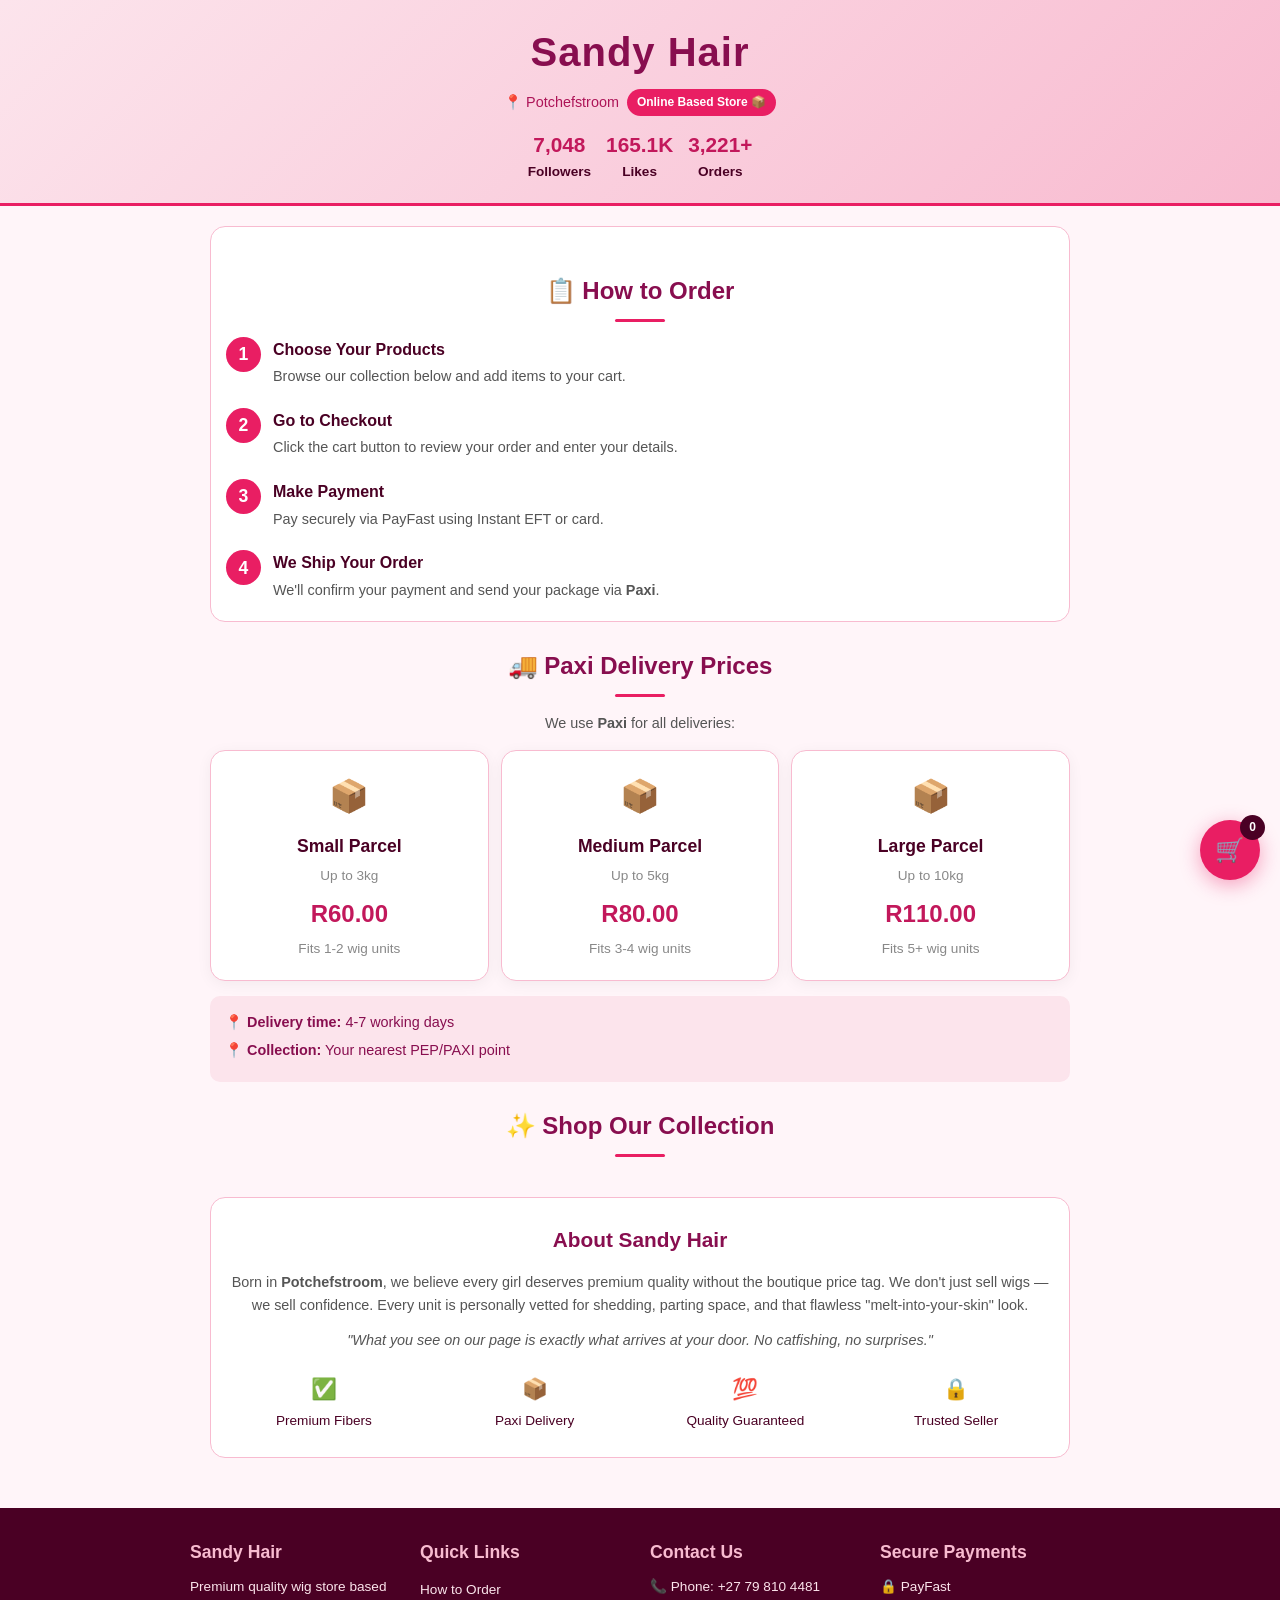
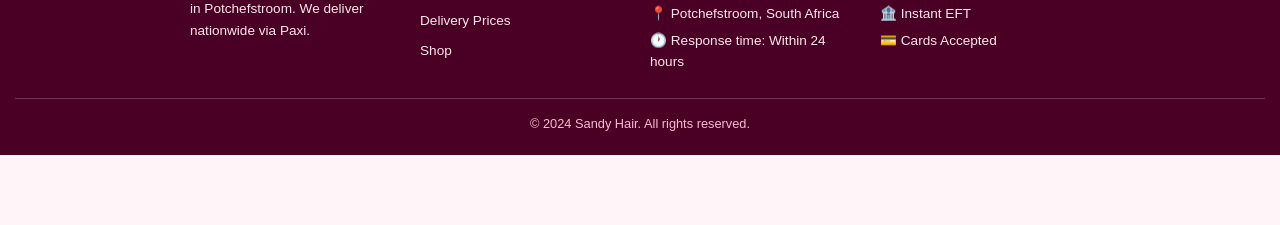
==== commit 04d57ecf: "Update index.html" ====
--- a/index.html
+++ b/index.html
@@ -33,7 +33,7 @@
                     <span class="step-number">1</span>
                     <div class="step-content">
                         <h3>Choose Your Products</h3>
-                        <p>Browse our <a href="#shop">shop</a> and add items to your cart.</p>
+                        <p>Browse our collection below and add items to your cart.</p>
                     </div>
                 </div>
                 <div class="step">
@@ -47,7 +47,7 @@
                     <span class="step-number">3</span>
                     <div class="step-content">
                         <h3>Make Payment</h3>
-                        <p>Pay via Instant EFT using your preferred South African bank through PayFast.</p>
+                        <p>Pay securely via PayFast using Instant EFT or card.</p>
                     </div>
                 </div>
                 <div class="step">
@@ -60,21 +60,7 @@
             </div>
         </section>
 
-        <!-- Banking Details -->
-        <section class="banking-details" id="banking-details">
-            <h2 class="section-title">🏦 Banking Details</h2>
-            <div class="bank-card">
-                <div class="bank-info">
-                    <p><strong>Bank:</strong> Capitec</p>
-                    <p><strong>Account Holder:</strong> Sandy Hair</p>
-                    <p><strong>Account Number:</strong> 1234567890</p>
-                    <p><strong>Account Type:</strong> Savings</p>
-                    <p class="reference-note">📌 <strong>Reference:</strong> Your Name + Product Name</p>
-                </div>
-            </div>
-        </section>
-
-        <!-- Paxi Delivery -->
+        <!-- Paxi Delivery Prices -->
         <section class="delivery-prices" id="delivery-prices">
             <h2 class="section-title">🚚 Paxi Delivery Prices</h2>
             <p class="delivery-intro">We use <strong>Paxi</strong> for all deliveries:</p>
@@ -107,8 +93,8 @@
             </div>
         </section>
 
-        <!-- SHOP SECTION - THIS IS WHERE PRODUCTS APPEAR -->
-        <section id="shop">
+        <!-- Products Section -->
+        <section id="products">
             <h2 class="section-title">✨ Shop Our Collection</h2>
             <div class="product-grid" id="productGrid">
                 <!-- Products rendered by JavaScript -->
@@ -152,9 +138,8 @@
                 <h3>Quick Links</h3>
                 <ul>
                     <li><a href="#how-to-order">How to Order</a></li>
-                    <li><a href="#banking-details">Banking Details</a></li>
                     <li><a href="#delivery-prices">Delivery Prices</a></li>
-                    <li><a href="#shop">Shop</a></li>
+                    <li><a href="#products">Shop</a></li>
                 </ul>
             </div>
             <div class="footer-section">
@@ -164,10 +149,10 @@
                 <p>🕐 Response time: Within 24 hours</p>
             </div>
             <div class="footer-section">
-                <h3>Payment Methods</h3>
-                <p>🏦 Instant EFT via PayFast</p>
-                <p>💳 Capitec Pay</p>
-                <p>🔒 Secured by Peach Payments</p>
+                <h3>Secure Payments</h3>
+                <p>🔒 PayFast</p>
+                <p>🏦 Instant EFT</p>
+                <p>💳 Cards Accepted</p>
             </div>
         </div>
         <div class="footer-bottom">
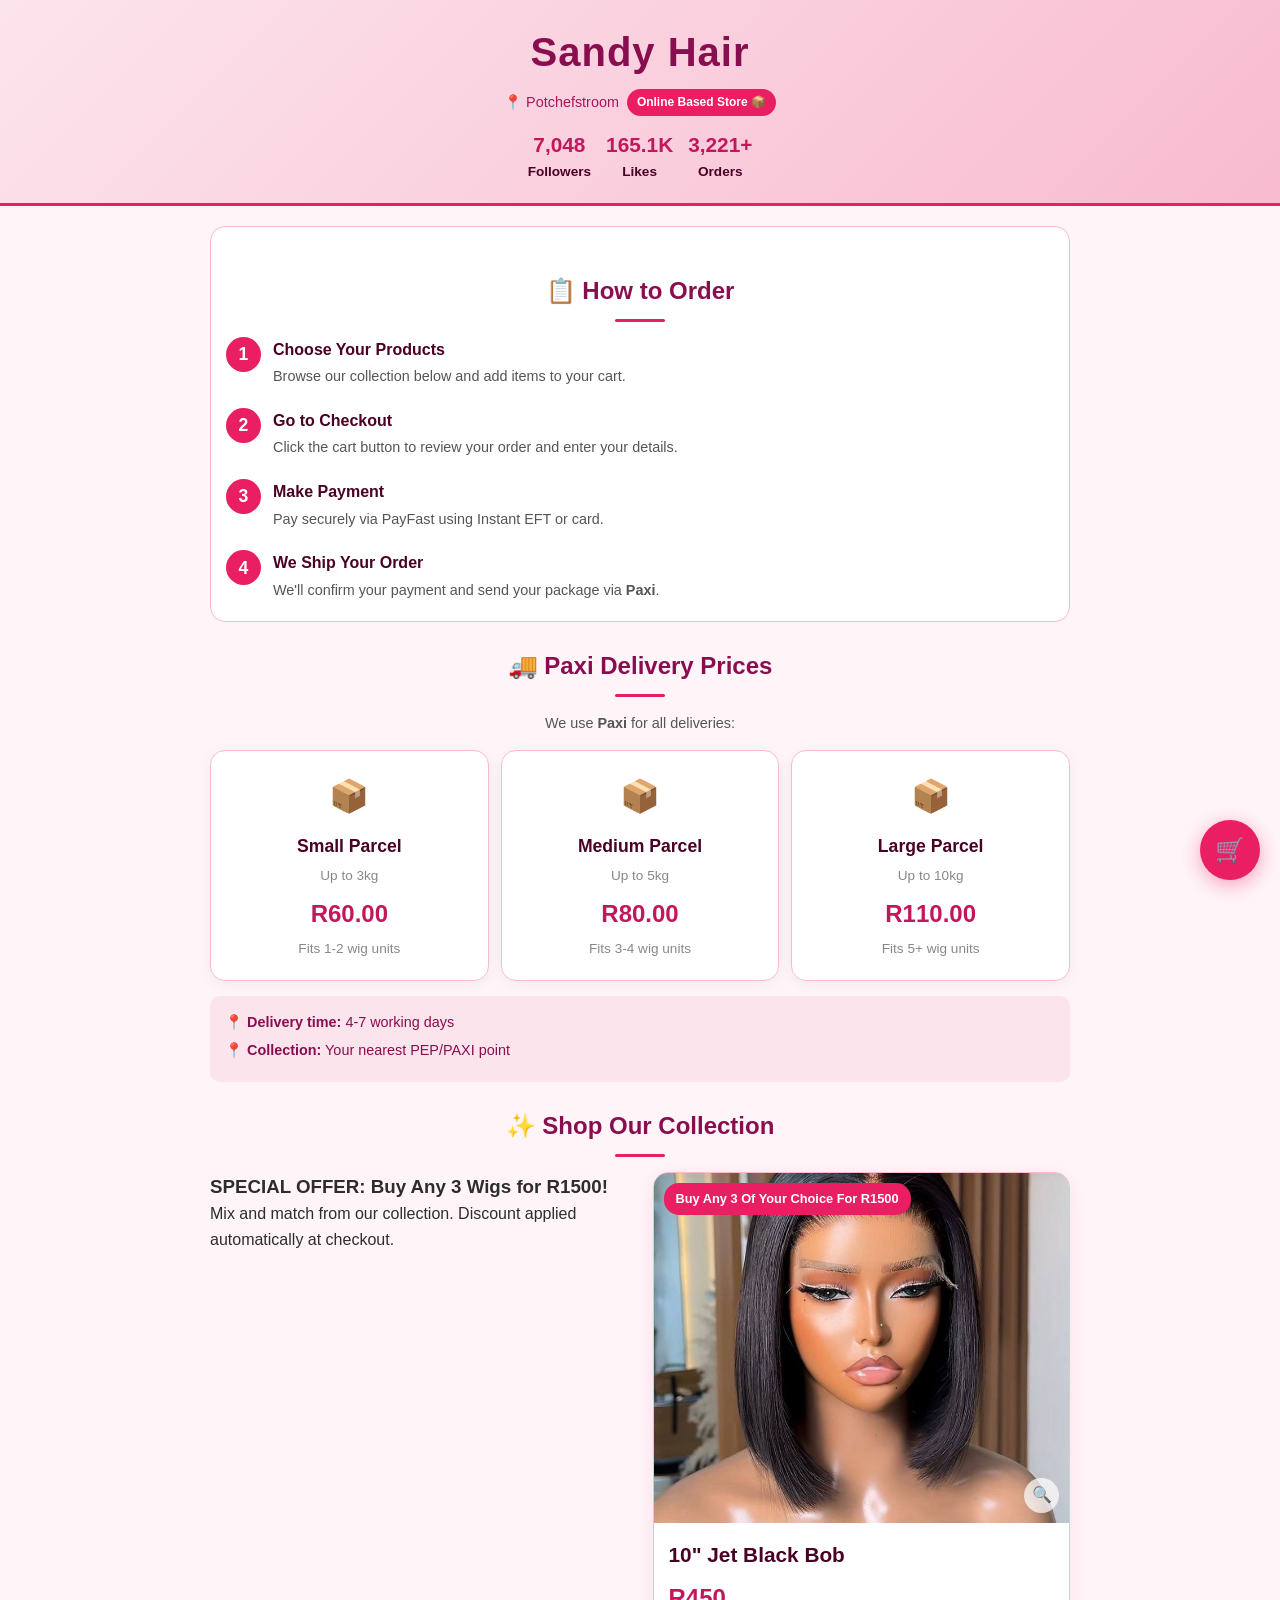
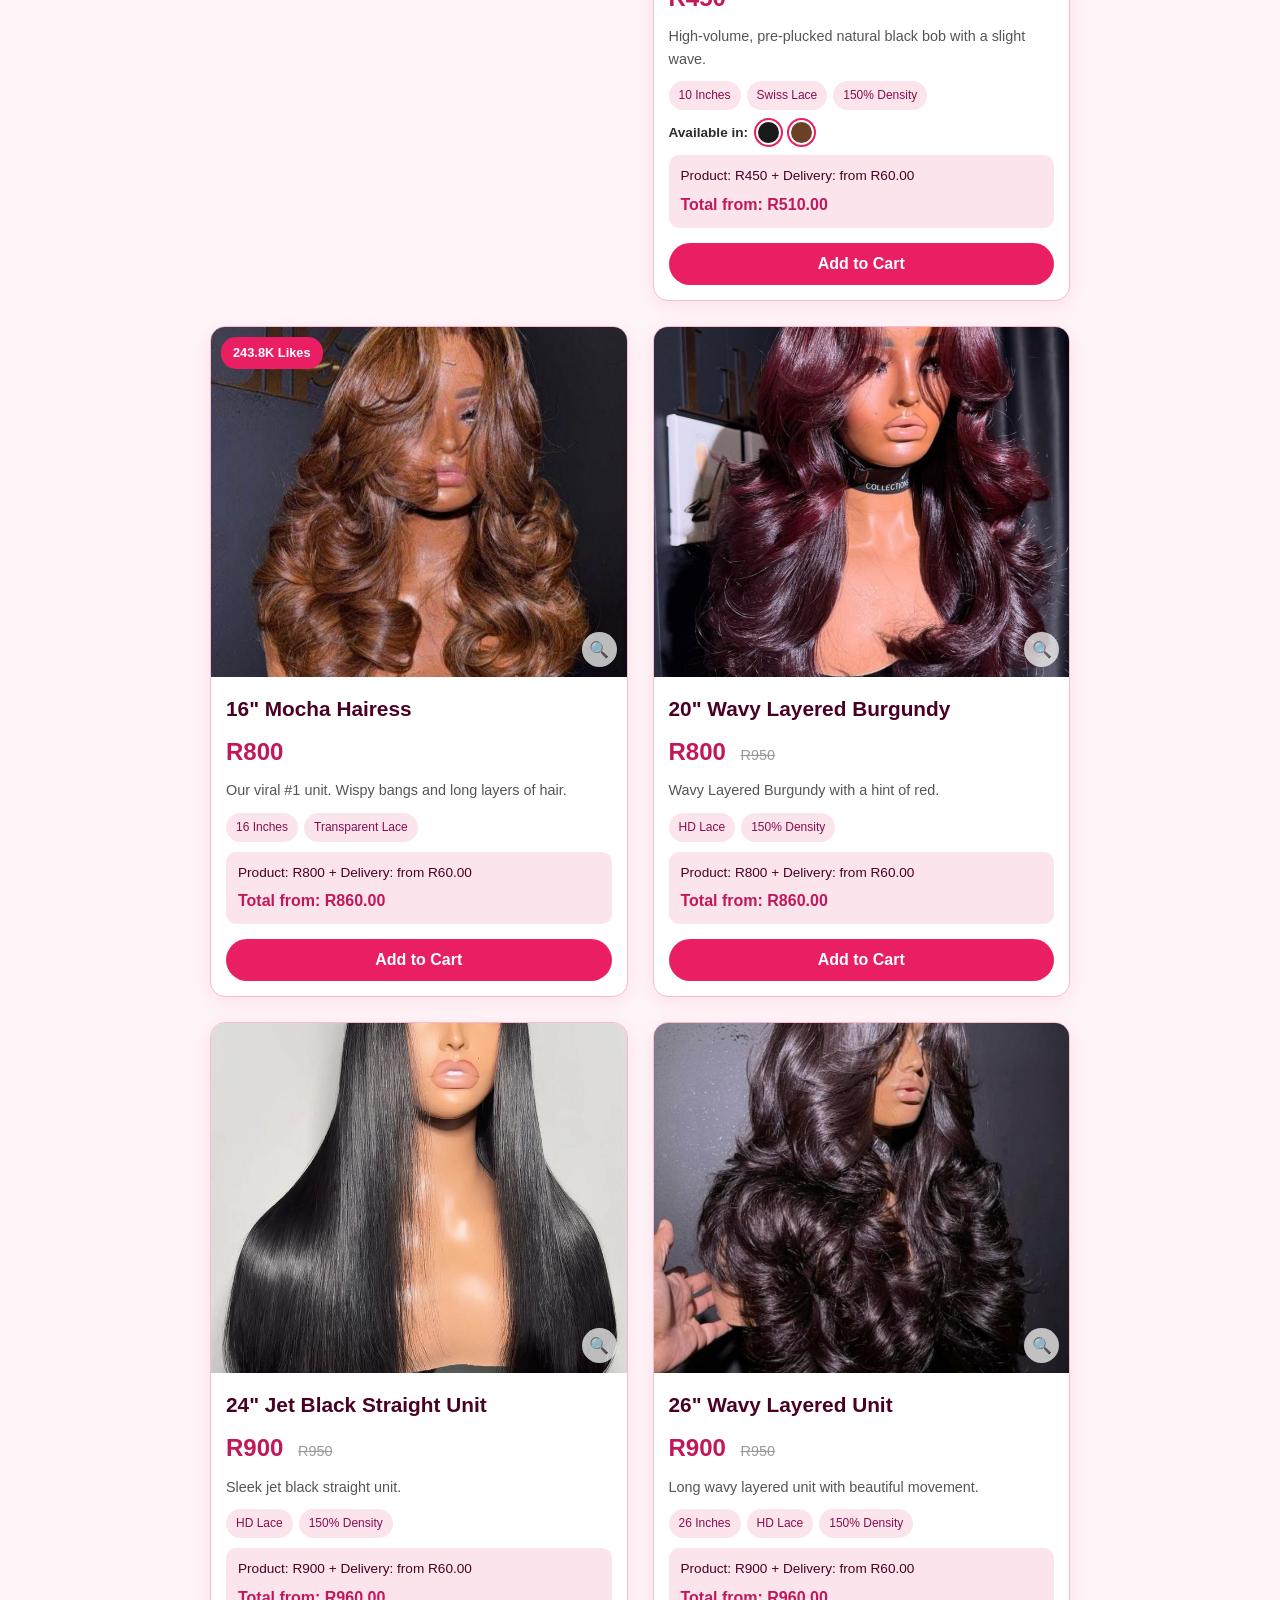
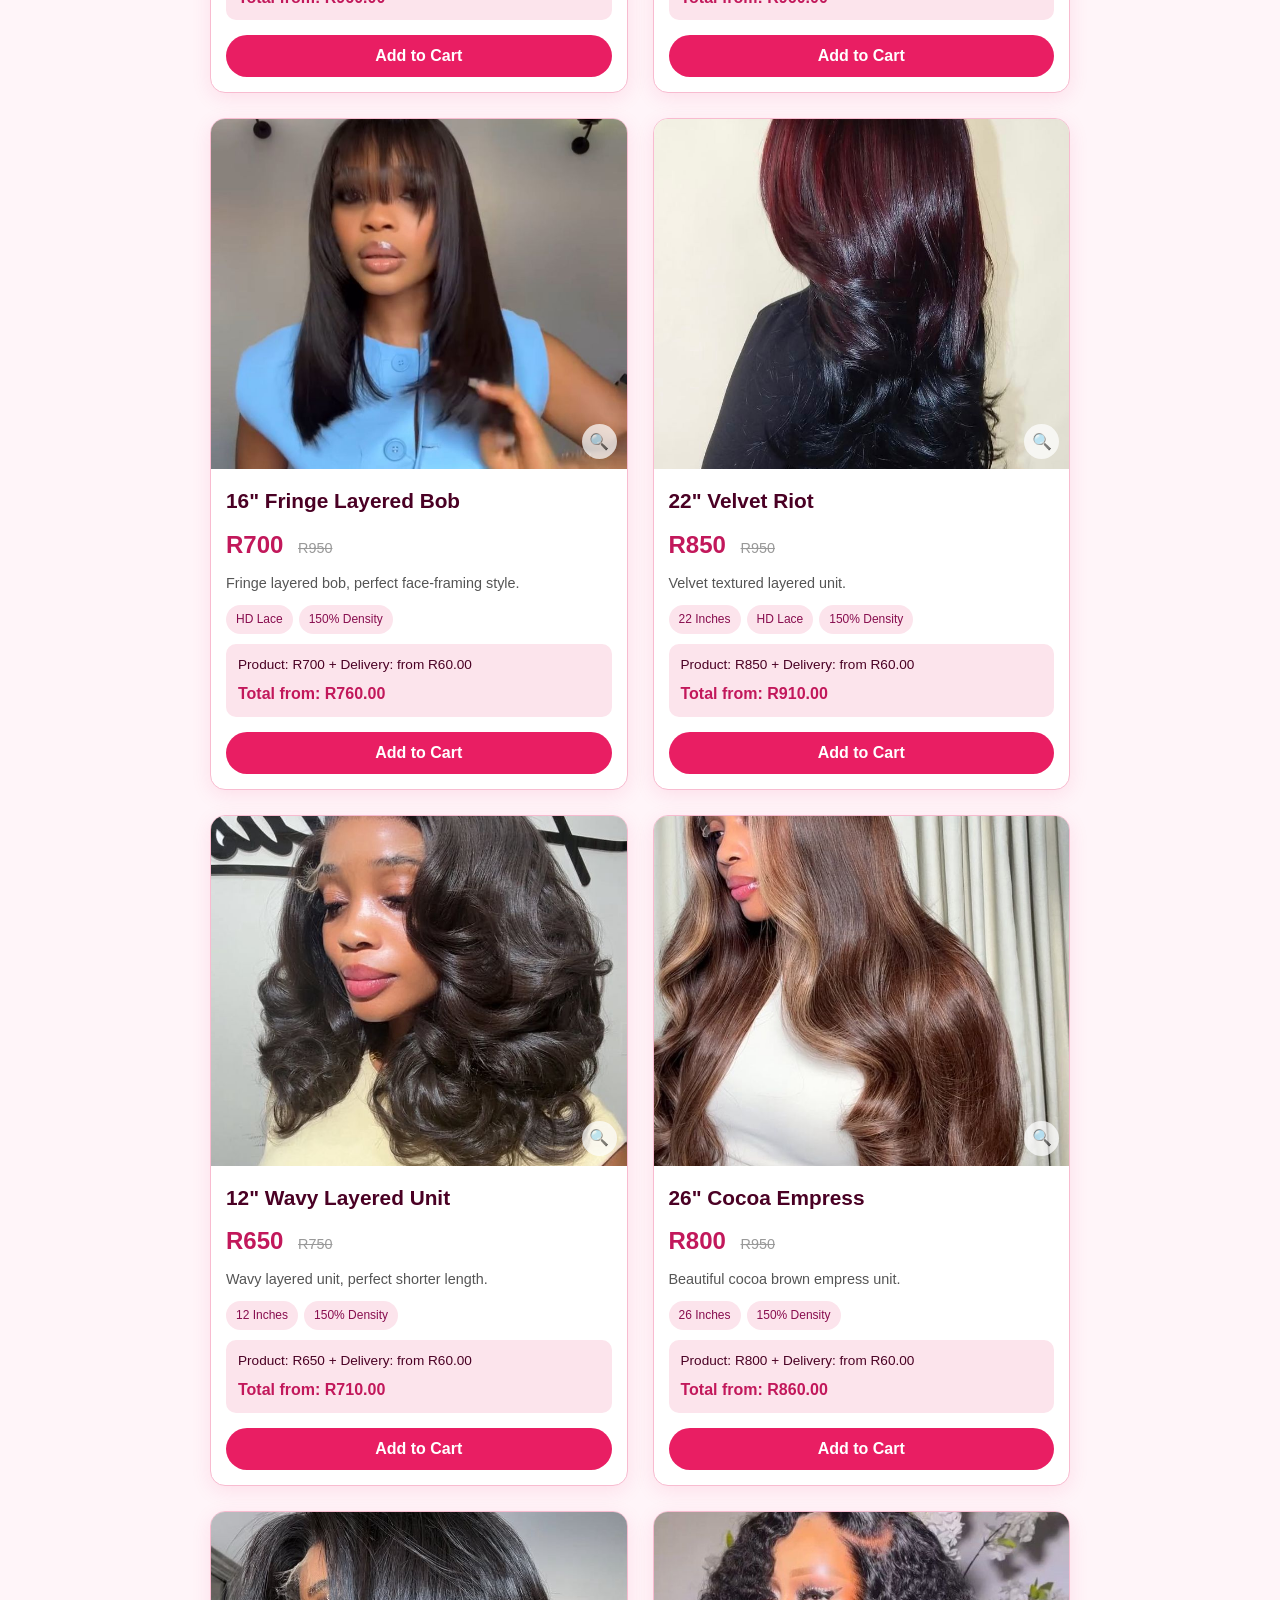
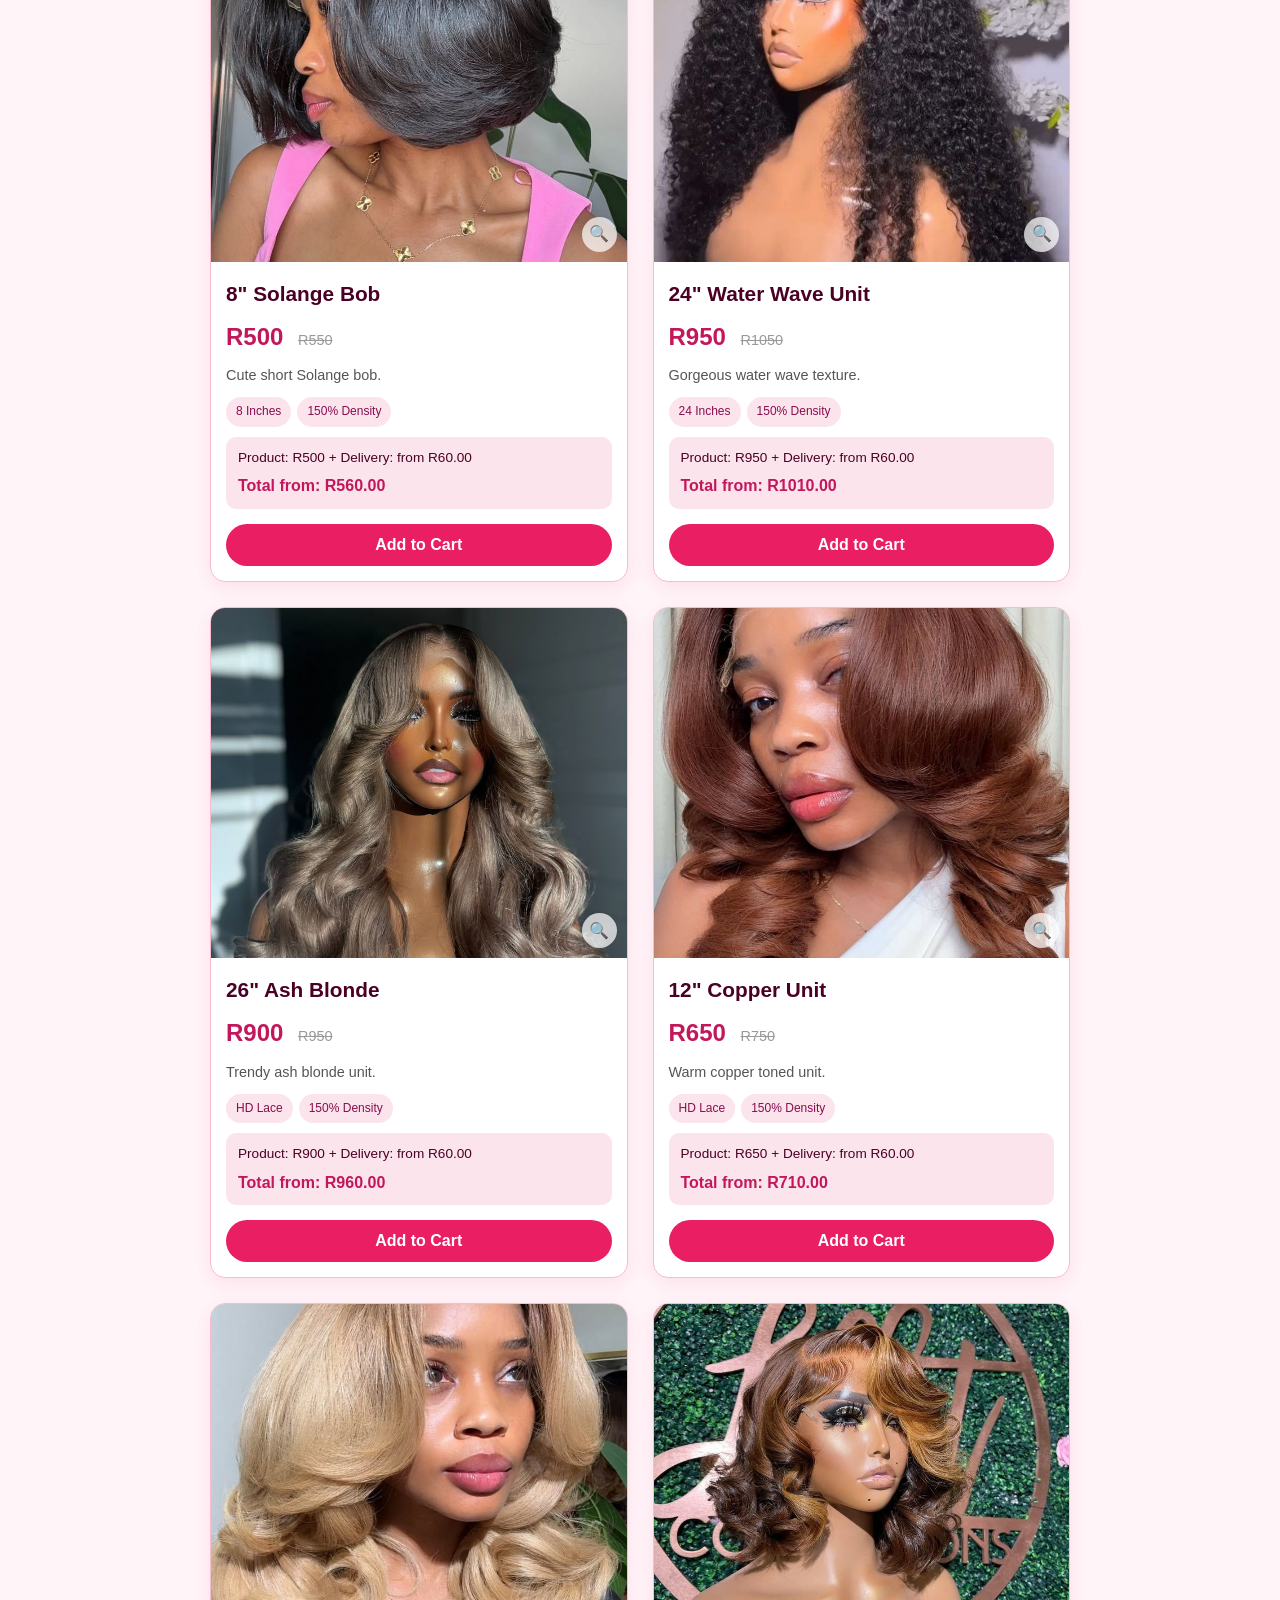
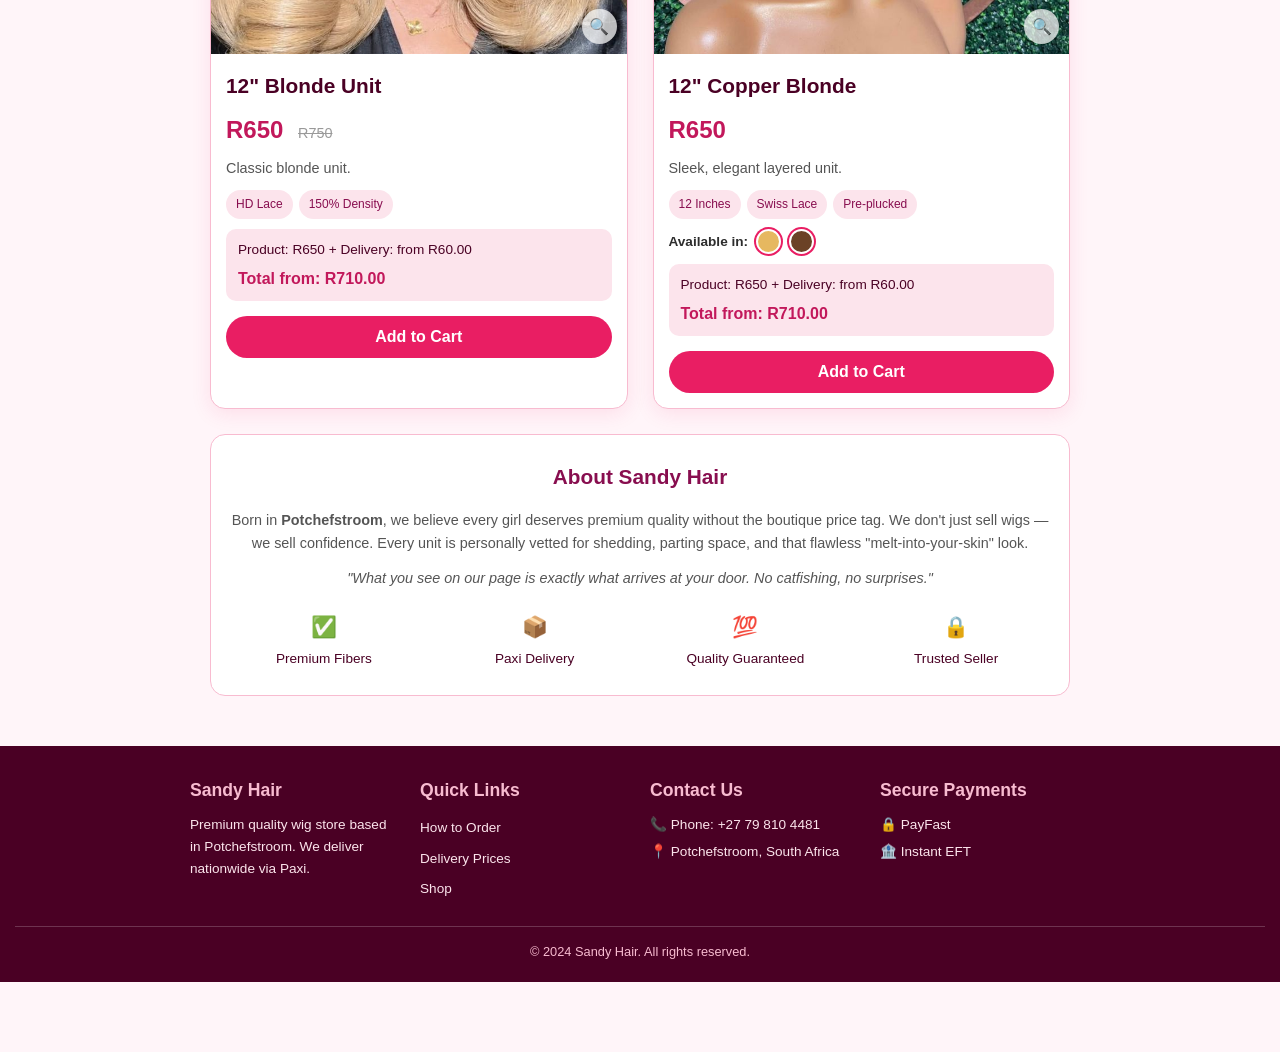
==== commit f12915b9: "Update index.html" ====
--- a/index.html
+++ b/index.html
@@ -8,7 +8,6 @@
 </head>
 <body>
 
-    <!-- Header -->
     <header class="header">
         <h1>Sandy Hair</h1>
         <p class="subtitle">
@@ -22,96 +21,38 @@
         </div>
     </header>
 
-    <!-- Main Content -->
     <main class="container">
 
-        <!-- How to Order -->
         <section class="how-to-order" id="how-to-order">
             <h2 class="section-title">📋 How to Order</h2>
             <div class="steps">
-                <div class="step">
-                    <span class="step-number">1</span>
-                    <div class="step-content">
-                        <h3>Choose Your Products</h3>
-                        <p>Browse our collection below and add items to your cart.</p>
-                    </div>
-                </div>
-                <div class="step">
-                    <span class="step-number">2</span>
-                    <div class="step-content">
-                        <h3>Go to Checkout</h3>
-                        <p>Click the cart button to review your order and enter your details.</p>
-                    </div>
-                </div>
-                <div class="step">
-                    <span class="step-number">3</span>
-                    <div class="step-content">
-                        <h3>Make Payment</h3>
-                        <p>Pay securely via PayFast using Instant EFT or card.</p>
-                    </div>
-                </div>
-                <div class="step">
-                    <span class="step-number">4</span>
-                    <div class="step-content">
-                        <h3>We Ship Your Order</h3>
-                        <p>We'll confirm your payment and send your package via <strong>Paxi</strong>.</p>
-                    </div>
-                </div>
+                <div class="step"><span class="step-number">1</span><div class="step-content"><h3>Choose Your Products</h3><p>Browse our collection below and add items to your cart.</p></div></div>
+                <div class="step"><span class="step-number">2</span><div class="step-content"><h3>Go to Checkout</h3><p>Click the cart button to review your order and enter your details.</p></div></div>
+                <div class="step"><span class="step-number">3</span><div class="step-content"><h3>Make Payment</h3><p>Pay securely via PayFast using Instant EFT or card.</p></div></div>
+                <div class="step"><span class="step-number">4</span><div class="step-content"><h3>We Ship Your Order</h3><p>We'll confirm your payment and send your package via <strong>Paxi</strong>.</p></div></div>
             </div>
         </section>
 
-        <!-- Paxi Delivery Prices -->
         <section class="delivery-prices" id="delivery-prices">
             <h2 class="section-title">🚚 Paxi Delivery Prices</h2>
             <p class="delivery-intro">We use <strong>Paxi</strong> for all deliveries:</p>
             <div class="paxi-grid">
-                <div class="paxi-card">
-                    <div class="paxi-icon">📦</div>
-                    <h3>Small Parcel</h3>
-                    <p class="paxi-size">Up to 3kg</p>
-                    <p class="paxi-price">R60.00</p>
-                    <p class="paxi-desc">Fits 1-2 wig units</p>
-                </div>
-                <div class="paxi-card">
-                    <div class="paxi-icon">📦</div>
-                    <h3>Medium Parcel</h3>
-                    <p class="paxi-size">Up to 5kg</p>
-                    <p class="paxi-price">R80.00</p>
-                    <p class="paxi-desc">Fits 3-4 wig units</p>
-                </div>
-                <div class="paxi-card">
-                    <div class="paxi-icon">📦</div>
-                    <h3>Large Parcel</h3>
-                    <p class="paxi-size">Up to 10kg</p>
-                    <p class="paxi-price">R110.00</p>
-                    <p class="paxi-desc">Fits 5+ wig units</p>
-                </div>
+                <div class="paxi-card"><div class="paxi-icon">📦</div><h3>Small Parcel</h3><p class="paxi-size">Up to 3kg</p><p class="paxi-price">R60.00</p><p class="paxi-desc">Fits 1-2 wig units</p></div>
+                <div class="paxi-card"><div class="paxi-icon">📦</div><h3>Medium Parcel</h3><p class="paxi-size">Up to 5kg</p><p class="paxi-price">R80.00</p><p class="paxi-desc">Fits 3-4 wig units</p></div>
+                <div class="paxi-card"><div class="paxi-icon">📦</div><h3>Large Parcel</h3><p class="paxi-size">Up to 10kg</p><p class="paxi-price">R110.00</p><p class="paxi-desc">Fits 5+ wig units</p></div>
             </div>
-            <div class="delivery-note">
-                <p>📍 <strong>Delivery time:</strong> 4-7 working days</p>
-                <p>📍 <strong>Collection:</strong> Your nearest PEP/PAXI point</p>
-            </div>
+            <div class="delivery-note"><p>📍 <strong>Delivery time:</strong> 4-7 working days</p><p>📍 <strong>Collection:</strong> Your nearest PEP/PAXI point</p></div>
         </section>
 
-        <!-- Products Section -->
         <section id="products">
             <h2 class="section-title">✨ Shop Our Collection</h2>
-            <div class="product-grid" id="productGrid">
-                <!-- Products rendered by JavaScript -->
-            </div>
+            <div class="product-grid" id="productGrid"></div>
         </section>
 
-        <!-- About Us -->
         <section class="about">
             <h2>About Sandy Hair</h2>
-            <p>
-                Born in <strong>Potchefstroom</strong>, we believe every girl deserves premium quality without the boutique price tag.
-                We don't just sell wigs — we sell confidence. Every unit is personally vetted for shedding, parting space, and that flawless
-                "melt-into-your-skin" look.
-            </p>
-            <p>
-                <em>"What you see on our page is exactly what arrives at your door. No catfishing, no surprises."</em>
-            </p>
+            <p>Born in <strong>Potchefstroom</strong>, we believe every girl deserves premium quality without the boutique price tag. We don't just sell wigs — we sell confidence. Every unit is personally vetted for shedding, parting space, and that flawless "melt-into-your-skin" look.</p>
+            <p><em>"What you see on our page is exactly what arrives at your door. No catfishing, no surprises."</em></p>
             <div class="trust-icons">
                 <div class="trust-item"><span class="trust-icon">✅</span> Premium Fibers</div>
                 <div class="trust-item"><span class="trust-icon">📦</span> Paxi Delivery</div>
@@ -121,55 +62,26 @@
         </section>
     </main>
 
-    <!-- Floating Cart Button -->
     <a href="checkout.html" class="cart-float" id="cartFloat">
         <span class="cart-icon">🛒</span>
         <span class="cart-count" id="cartCount">0</span>
     </a>
 
-    <!-- Footer -->
     <footer class="site-footer">
         <div class="footer-content">
-            <div class="footer-section">
-                <h3>Sandy Hair</h3>
-                <p>Premium quality wig store based in Potchefstroom. We deliver nationwide via Paxi.</p>
-            </div>
-            <div class="footer-section">
-                <h3>Quick Links</h3>
-                <ul>
-                    <li><a href="#how-to-order">How to Order</a></li>
-                    <li><a href="#delivery-prices">Delivery Prices</a></li>
-                    <li><a href="#products">Shop</a></li>
-                </ul>
-            </div>
-            <div class="footer-section">
-                <h3>Contact Us</h3>
-                <p>📞 Phone: +27 79 810 4481</p>
-                <p>📍 Potchefstroom, South Africa</p>
-                <p>🕐 Response time: Within 24 hours</p>
-            </div>
-            <div class="footer-section">
-                <h3>Secure Payments</h3>
-                <p>🔒 PayFast</p>
-                <p>🏦 Instant EFT</p>
-                <p>💳 Cards Accepted</p>
-            </div>
+            <div class="footer-section"><h3>Sandy Hair</h3><p>Premium quality wig store based in Potchefstroom. We deliver nationwide via Paxi.</p></div>
+            <div class="footer-section"><h3>Quick Links</h3><ul><li><a href="#how-to-order">How to Order</a></li><li><a href="#delivery-prices">Delivery Prices</a></li><li><a href="#products">Shop</a></li></ul></div>
+            <div class="footer-section"><h3>Contact Us</h3><p>📞 Phone: +27 79 810 4481</p><p>📍 Potchefstroom, South Africa</p></div>
+            <div class="footer-section"><h3>Secure Payments</h3><p>🔒 PayFast</p><p>🏦 Instant EFT</p></div>
         </div>
-        <div class="footer-bottom">
-            <p>&copy; 2024 Sandy Hair. All rights reserved.</p>
-        </div>
+        <div class="footer-bottom"><p>&copy; 2024 Sandy Hair. All rights reserved.</p></div>
     </footer>
 
-    <!-- Image Zoom Modal -->
     <div class="zoom-modal" id="zoomModal" onclick="SandyHair.closeZoom()">
         <span class="close-btn" onclick="SandyHair.closeZoom()">&times;</span>
         <img id="zoomedImg" src="" alt="Zoomed product view">
     </div>
-
-    <!-- Toast Notification -->
-    <div class="toast" id="toast">
-        <span class="toast-message" id="toastMessage"></span>
-    </div>
+    <div class="toast" id="toast"><span class="toast-message" id="toastMessage"></span></div>
 
     <script src="script.js"></script>
 </body>
